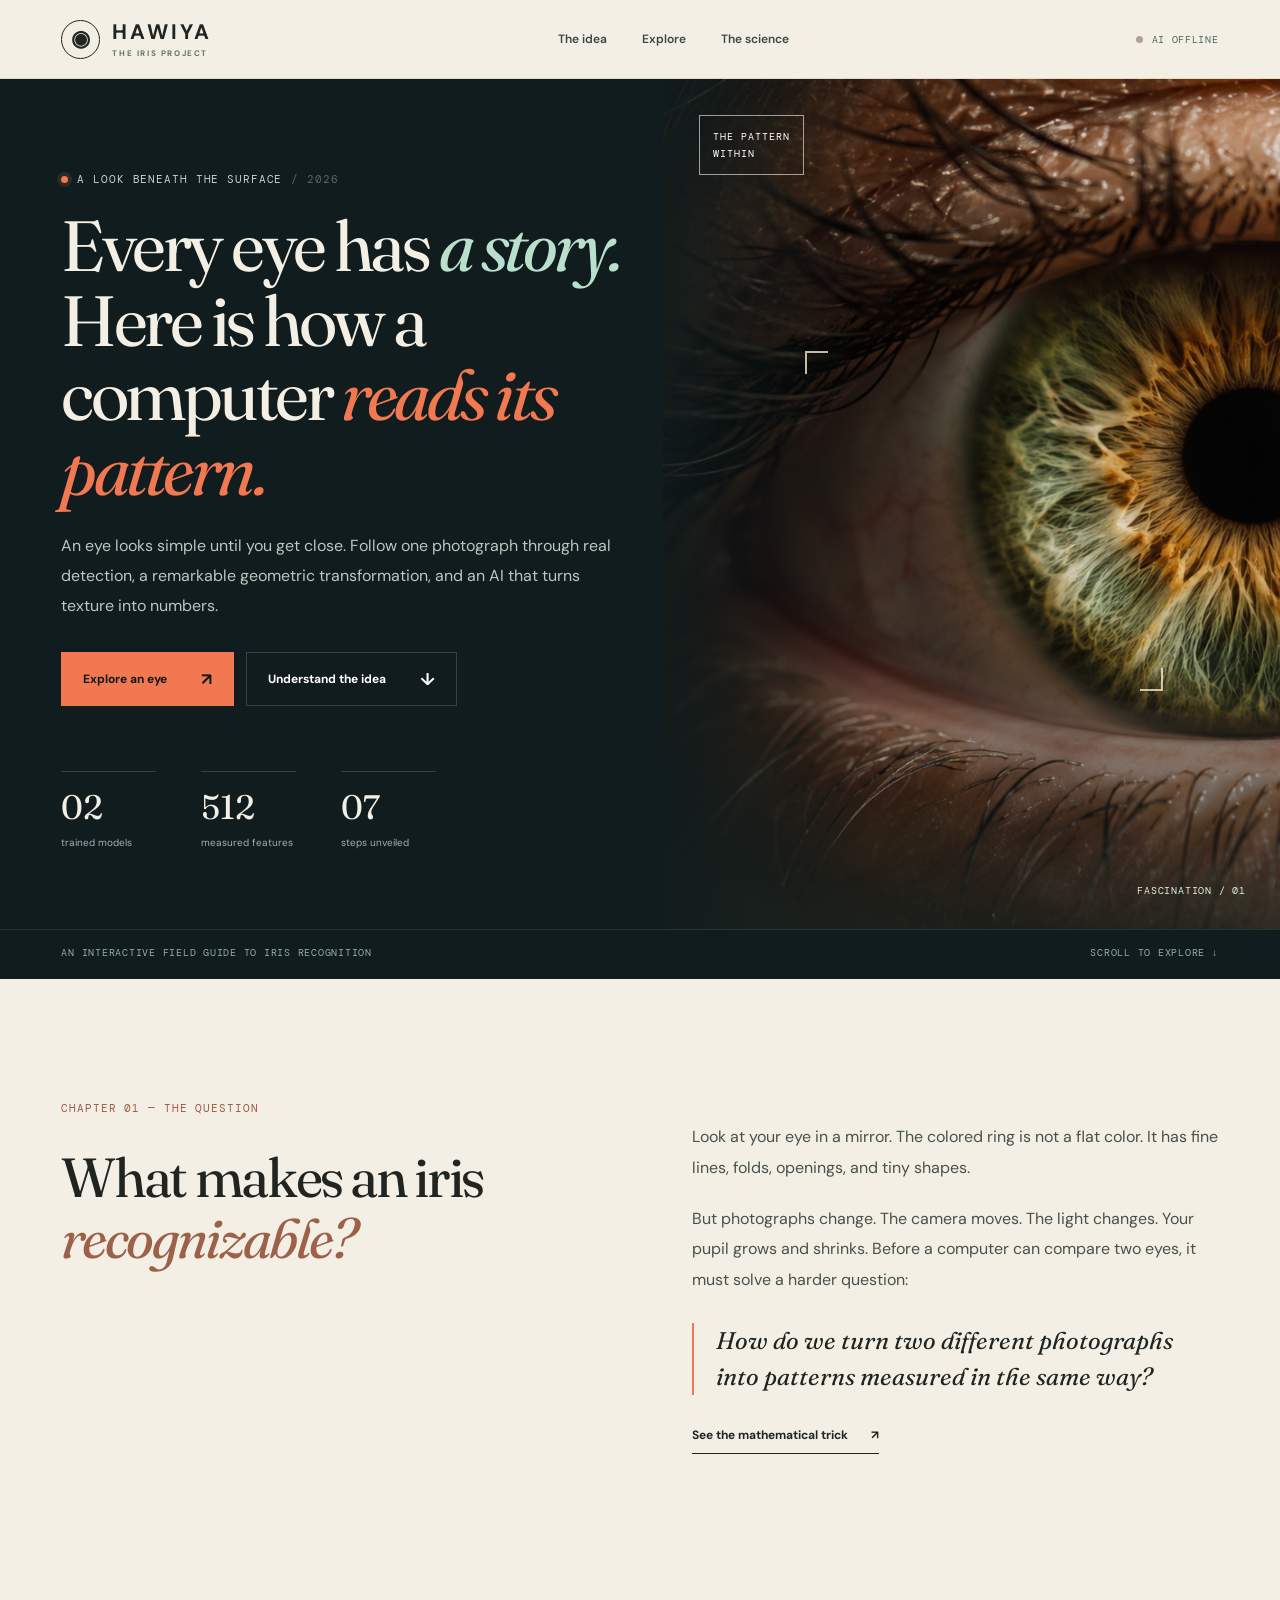
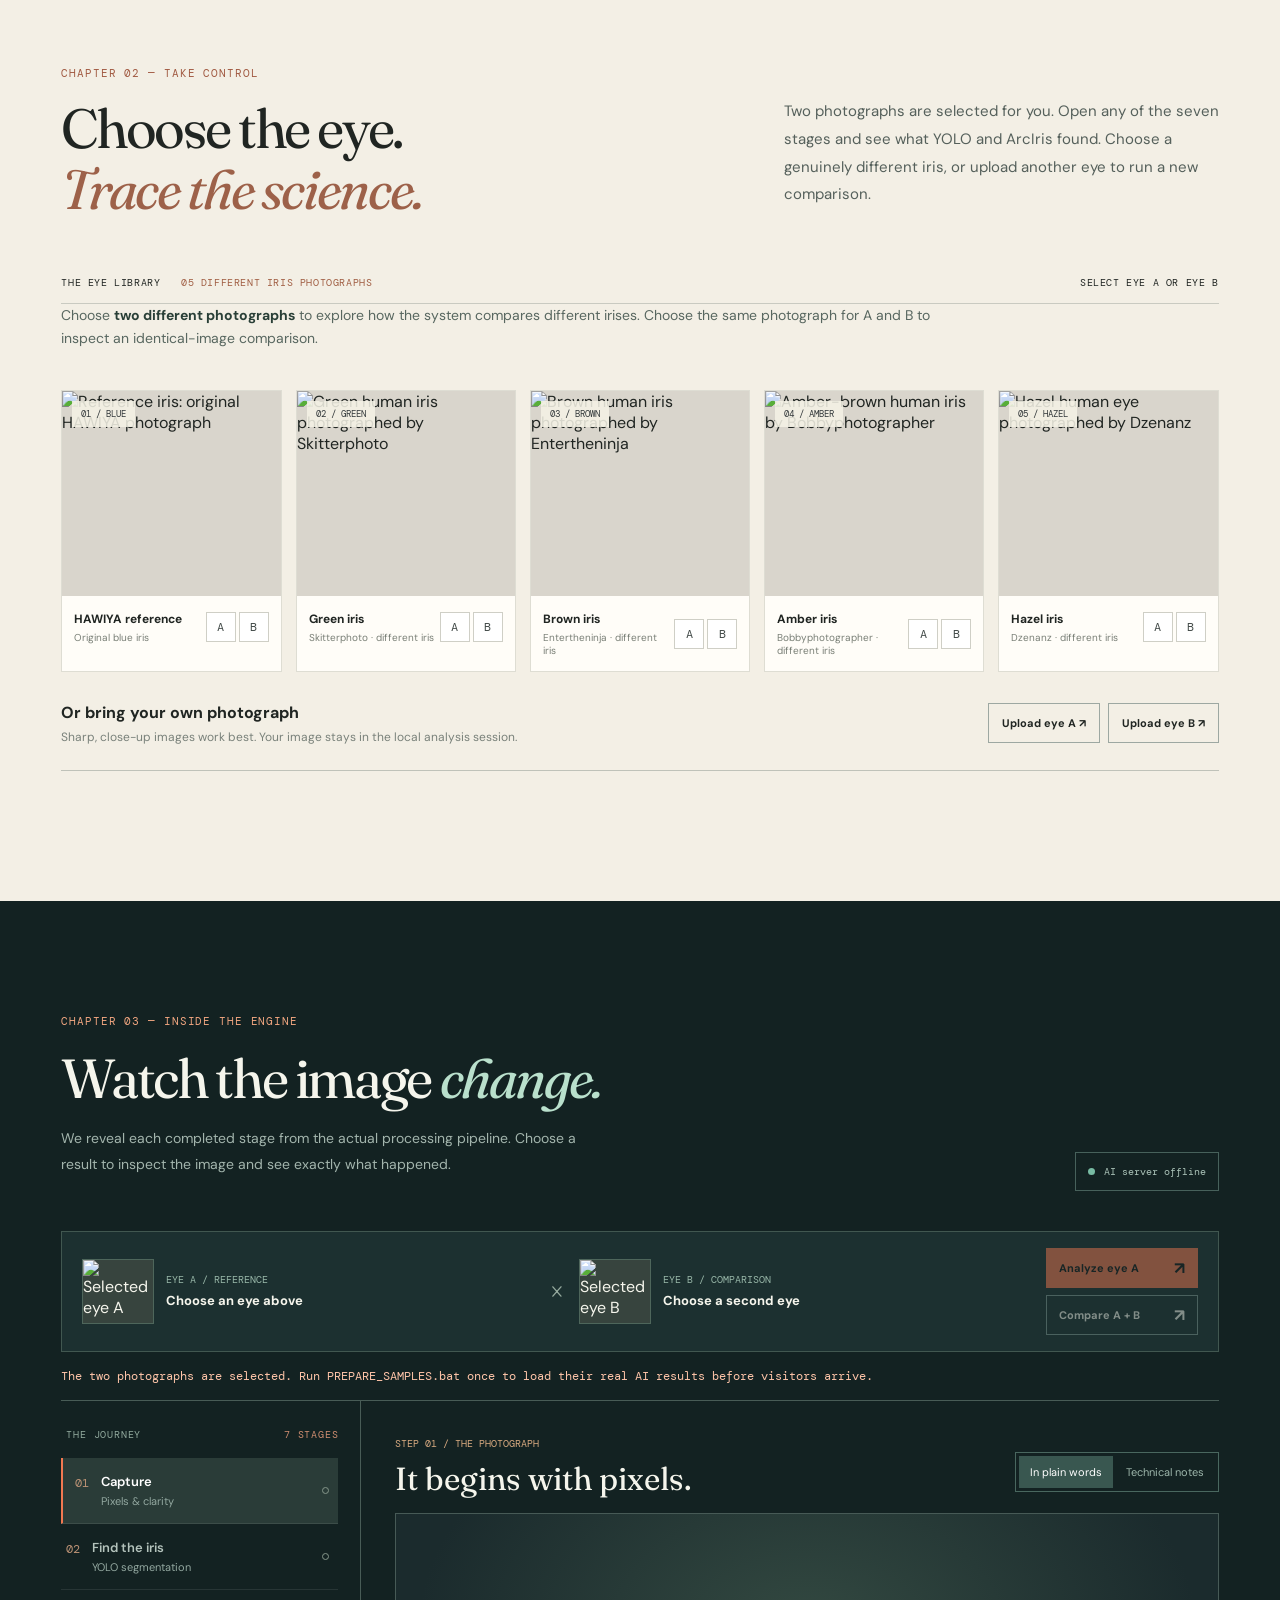
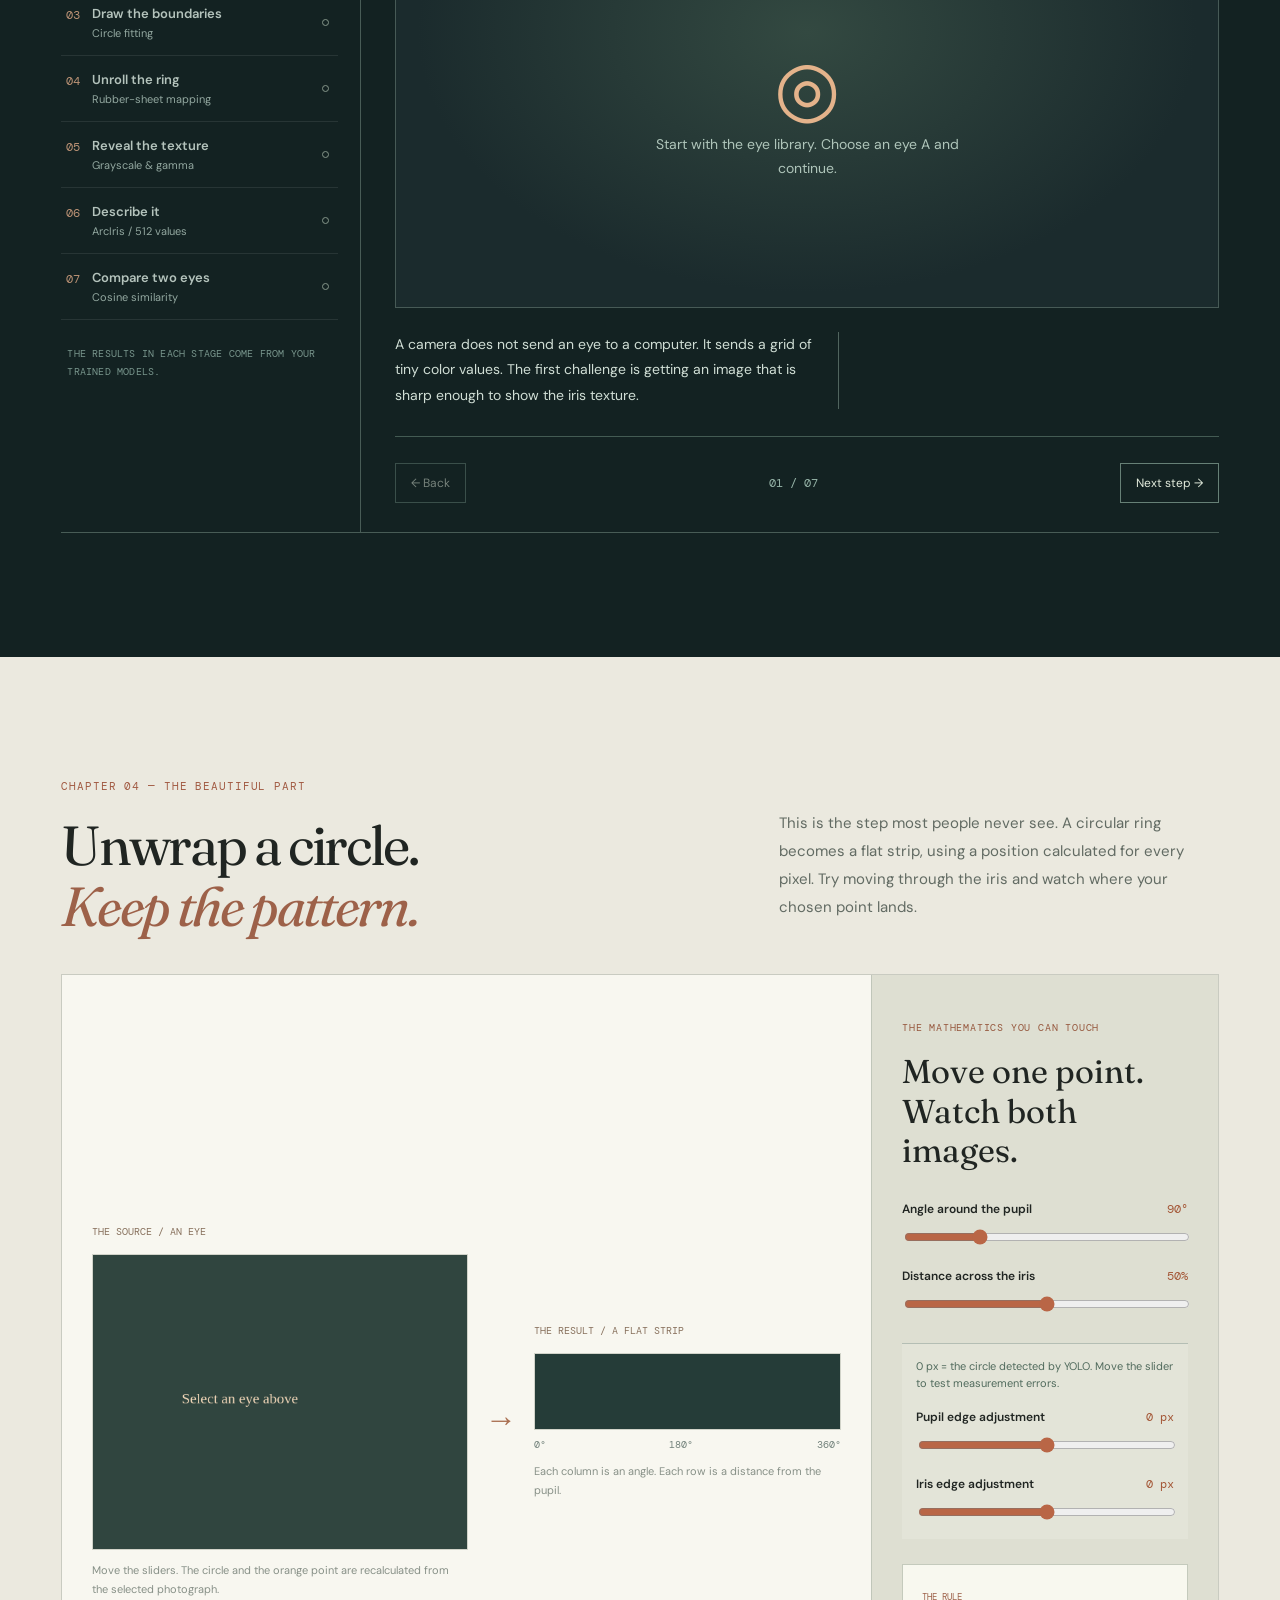
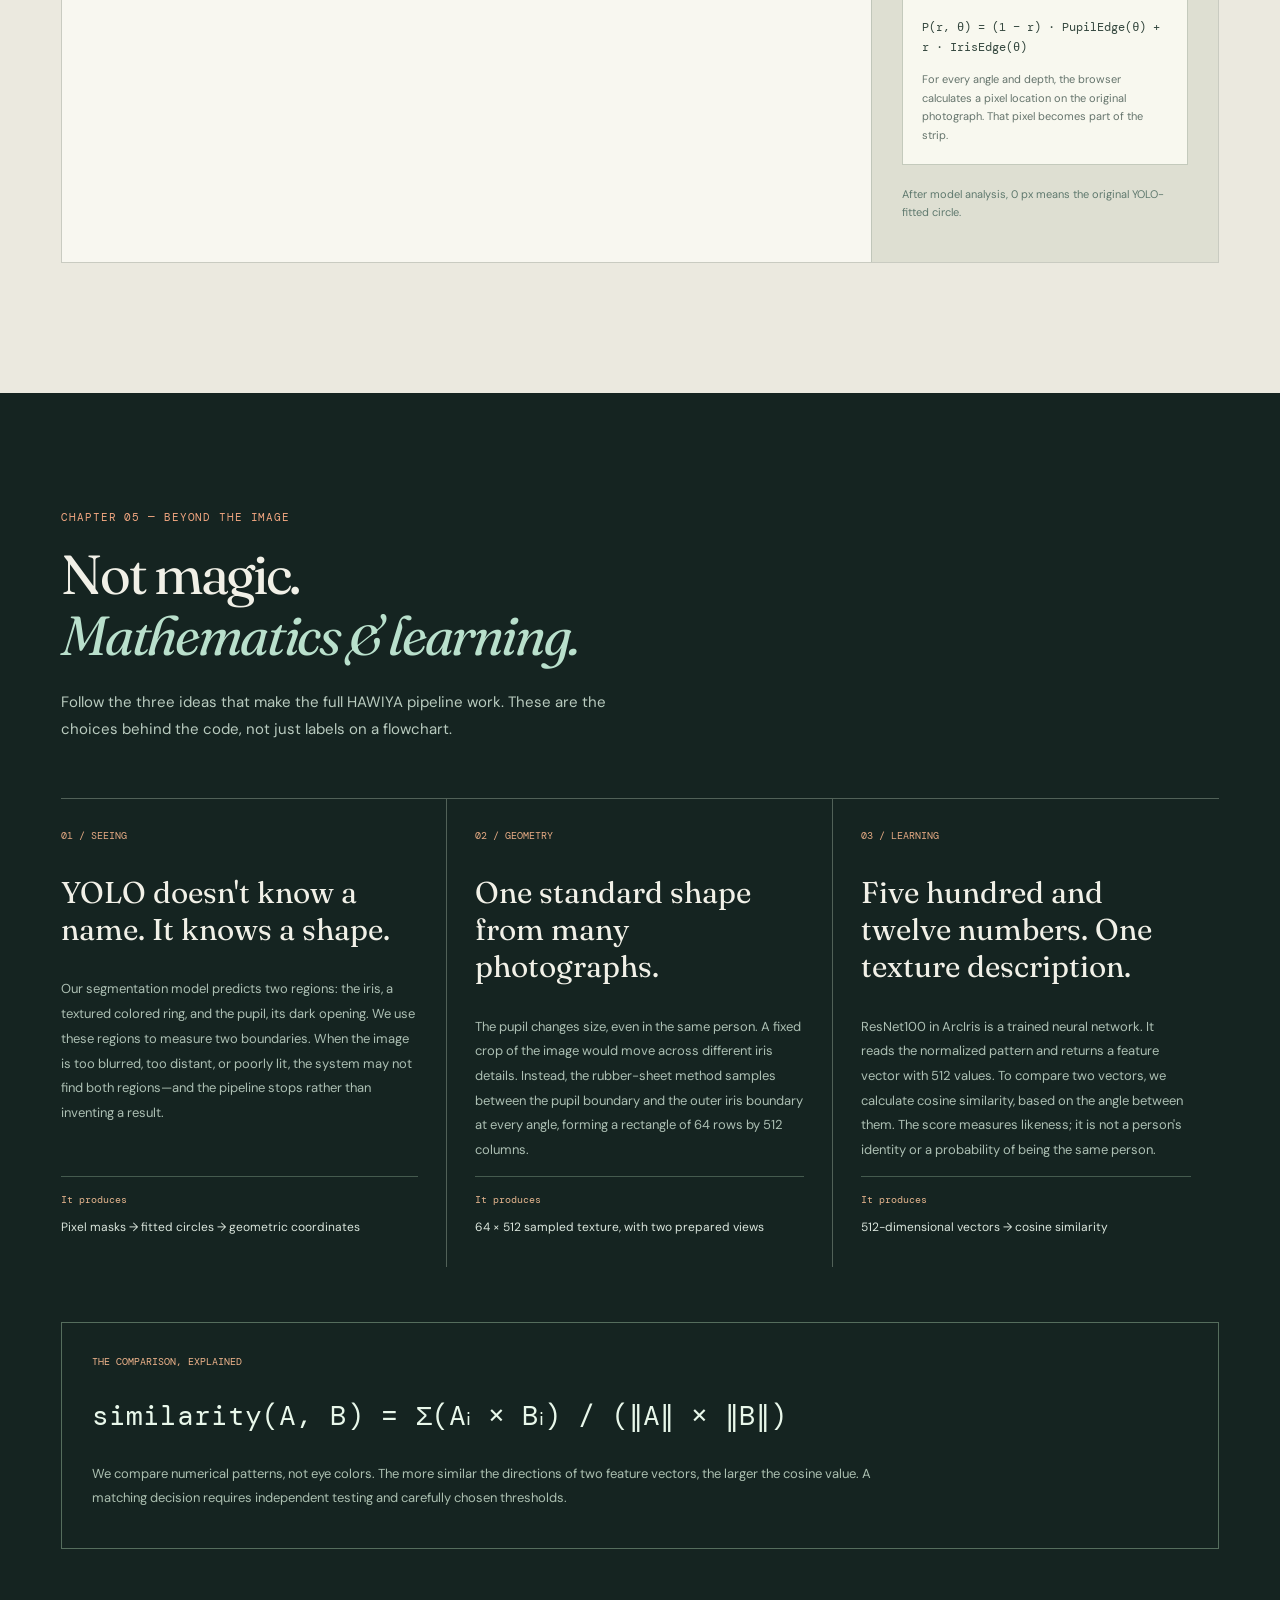
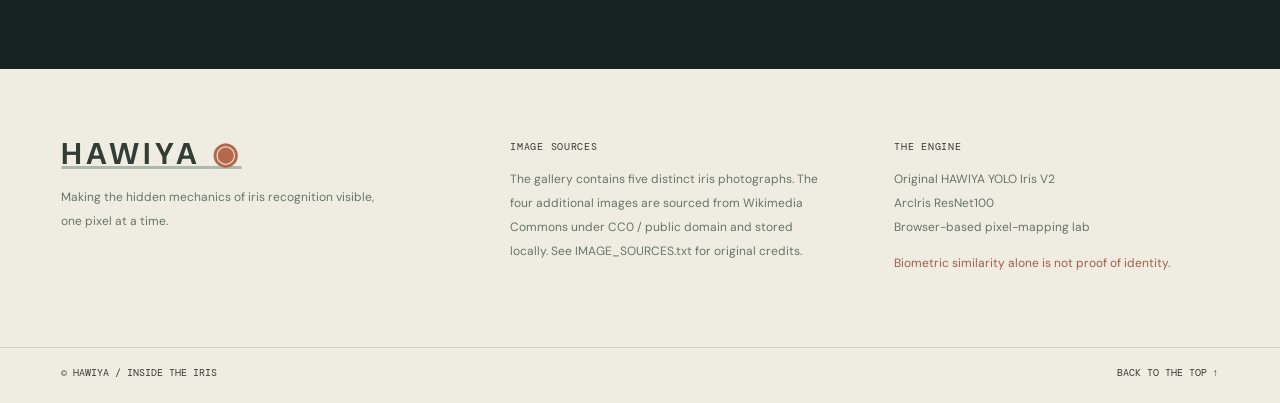
==== static/index.html @ cb6816bf "Initial HAWIYA iris recognition project" ====
<!doctype html>
<html lang="en">
<head>
<meta charset="utf-8"><meta name="viewport" content="width=device-width,initial-scale=1">
<meta name="description" content="HAWIYA opens up iris recognition, from a living eye photograph to the mathematics of comparing a pattern.">
<meta name="theme-color" content="#101b1c">
<title>HAWIYA — The pattern within</title>
<link rel="preconnect" href="https://fonts.googleapis.com">
<link rel="preconnect" href="https://fonts.gstatic.com" crossorigin>
<link href="https://fonts.googleapis.com/css2?family=DM+Sans:wght@400;500;600;700&family=DM+Mono:wght@400;500&family=Fraunces:opsz,wght,SOFT,WONK@9..144,400,0,1;9..144,600,0,1&display=swap" rel="stylesheet">
<link rel="stylesheet" href="/static/styles.css?v=8">
</head>
<body>
<a class="skip" href="#begin">Skip to eye lab</a>
<header class="nav"><div class="shell nav-inside">
  <a class="wordmark" href="#top" aria-label="HAWIYA home"><span class="symbol">◉</span><span>HAWIYA<small>THE IRIS PROJECT</small></span></a>
  <nav aria-label="Navigation"><a href="#story">The idea</a><a href="#begin">Explore</a><a href="#science">The science</a></nav>
  <span class="ready-chip" id="readyChip"><b></b><span id="readyText">Connecting models</span></span>
</div></header>
<main id="top">
  <section class="hero" aria-labelledby="heroTitle">
    <div class="shell hero-inner">
      <div class="hero-copy"><div class="section-id"><span class="pulse"></span> A LOOK BENEATH THE SURFACE <span class="thin">/ 2026</span></div>
        <h1 id="heroTitle">Every eye has <i>a story.</i><br>Here is how a computer <em>reads its pattern.</em></h1>
        <p class="hero-sub">An eye looks simple until you get close. Follow one photograph through real detection, a remarkable geometric transformation, and an AI that turns texture into numbers.</p>
        <div class="hero-links"><a class="action primary" href="#begin">Explore an eye <span>↗</span></a><a class="action secondary" href="#story">Understand the idea <span>↓</span></a></div>
        <div class="hero-stats"><span><b>02</b><small>trained models</small></span><span><b>512</b><small>measured features</small></span><span><b>07</b><small>steps unveiled</small></span></div>
      </div>
      <div class="hero-eye"><img src="/static/assets/hero_eye.png" alt="Detailed editorial image of a human iris" loading="eager"><div class="hero-image-shade"></div><span class="hero-photo-tag">THE PATTERN<br>WITHIN</span><div class="hero-corner tl"></div><div class="hero-corner br"></div><span class="hero-index">FASCINATION / 01</span></div>
    </div>
    <div class="hero-baseline shell"><span>AN INTERACTIVE FIELD GUIDE TO IRIS RECOGNITION</span><span>SCROLL TO EXPLORE ↓</span></div>
  </section>
  <section id="story" class="premise"><div class="shell premise-grid"><div><span class="chapter">CHAPTER 01 — THE QUESTION</span><h2>What makes an iris <i>recognizable?</i></h2></div><div class="premise-copy"><p>Look at your eye in a mirror. The colored ring is not a flat color. It has fine lines, folds, openings, and tiny shapes.</p><p>But photographs change. The camera moves. The light changes. Your pupil grows and shrinks. Before a computer can compare two eyes, it must solve a harder question:</p><blockquote>How do we turn two different photographs into patterns measured in the same way?</blockquote><a href="#mechanism" class="ink-link">See the mathematical trick <span>↗</span></a></div></div></section>
  <section id="begin" class="lab-intro shell"><div class="eyebrow">CHAPTER 02 — TAKE CONTROL</div><div class="lab-intro-line"><h2>Choose the eye.<br><i>Trace the science.</i></h2><p>Two photographs are selected for you. Open any of the seven stages and see what YOLO and ArcIris found. Choose a genuinely different iris, or upload another eye to run a new comparison.</p></div></section>
  <section class="specimens shell" aria-label="Eye photo gallery">
    <div class="specimen-head"><span>THE EYE LIBRARY <b>05 DIFFERENT IRIS PHOTOGRAPHS</b></span><span>SELECT EYE A OR EYE B</span></div>
    <p class="gallery-tip">Choose <strong>two different photographs</strong> to explore how the system compares different irises. Choose the same photograph for A and B to inspect an identical-image comparison.</p>
    <div class="specimen-grid" id="specimenGrid">
      <article class="specimen" data-sample="original"><div class="specimen-img"><img src="/api/samples/original" alt="Reference iris: original HAWIYA photograph" loading="eager"><span class="stamp">01 / BLUE</span></div><div class="specimen-info"><div><strong>HAWIYA reference</strong><span>Original blue iris</span></div><div class="specimen-choices"><button type="button" data-which="a" data-sample="original" aria-label="Choose HAWIYA reference as eye A">A</button><button type="button" data-which="b" data-sample="original" aria-label="Choose HAWIYA reference as eye B">B</button></div></div></article>
      <article class="specimen" data-sample="green"><div class="specimen-img"><img src="/api/samples/green" alt="Green human iris photographed by Skitterphoto" loading="eager"><span class="stamp">02 / GREEN</span></div><div class="specimen-info"><div><strong>Green iris</strong><span>Skitterphoto · different iris</span></div><div class="specimen-choices"><button type="button" data-which="a" data-sample="green" aria-label="Choose Green iris as eye A">A</button><button type="button" data-which="b" data-sample="green" aria-label="Choose Green iris as eye B">B</button></div></div></article>
      <article class="specimen" data-sample="brown"><div class="specimen-img"><img src="/api/samples/brown" alt="Brown human iris photographed by Entertheninja" loading="eager"><span class="stamp">03 / BROWN</span></div><div class="specimen-info"><div><strong>Brown iris</strong><span>Entertheninja · different iris</span></div><div class="specimen-choices"><button type="button" data-which="a" data-sample="brown" aria-label="Choose Brown iris as eye A">A</button><button type="button" data-which="b" data-sample="brown" aria-label="Choose Brown iris as eye B">B</button></div></div></article>
      <article class="specimen" data-sample="amber"><div class="specimen-img"><img src="/api/samples/amber" alt="Amber-brown human iris by Bobbyphotographer" loading="eager"><span class="stamp">04 / AMBER</span></div><div class="specimen-info"><div><strong>Amber iris</strong><span>Bobbyphotographer · different iris</span></div><div class="specimen-choices"><button type="button" data-which="a" data-sample="amber" aria-label="Choose Amber iris as eye A">A</button><button type="button" data-which="b" data-sample="amber" aria-label="Choose Amber iris as eye B">B</button></div></div></article>
      <article class="specimen" data-sample="hazel"><div class="specimen-img"><img src="/api/samples/hazel" alt="Hazel human eye photographed by Dzenanz" loading="eager"><span class="stamp">05 / HAZEL</span></div><div class="specimen-info"><div><strong>Hazel iris</strong><span>Dzenanz · different iris</span></div><div class="specimen-choices"><button type="button" data-which="a" data-sample="hazel" aria-label="Choose Hazel iris as eye A">A</button><button type="button" data-which="b" data-sample="hazel" aria-label="Choose Hazel iris as eye B">B</button></div></div></article>
    </div>
    <div class="upload-bar"><div><strong>Or bring your own photograph</strong><span>Sharp, close-up images work best. Your image stays in the local analysis session.</span></div><div class="upload-actions"><label for="uploadA" class="outline-btn">Upload eye A ↗</label><input id="uploadA" type="file" accept="image/jpeg,image/png,image/webp" hidden><label for="uploadB" class="outline-btn">Upload eye B ↗</label><input id="uploadB" type="file" accept="image/jpeg,image/png,image/webp" hidden><label for="phoneA" class="outline-btn phone-input">Use phone camera ↗</label><input id="phoneA" type="file" accept="image/*" capture="environment" hidden></div></div>
  </section>
  <section class="analysis-bg" id="analysis"><div class="shell">
    <div class="workspace-head"><div><span class="chapter light-chapter">CHAPTER 03 — INSIDE THE ENGINE</span><h2>Watch the image <i>change.</i></h2><p>We reveal each completed stage from the actual processing pipeline. Choose a result to inspect the image and see exactly what happened.</p></div><div class="workspace-mode"><span class="live-dot"></span><span id="serverState">Checking engine</span></div></div>
    <div class="selected-pair">
      <div class="selected-eye"><img id="selectedAImg" alt="Selected eye A"><div><small>EYE A / REFERENCE</small><strong id="selectedAName">Choose an eye above</strong></div></div>
      <div class="pair-divider">×</div>
      <div class="selected-eye"><img id="selectedBImg" alt="Selected eye B"><div><small>EYE B / COMPARISON</small><strong id="selectedBName">Choose a second eye</strong></div></div>
      <div class="pair-actions"><button id="analyzeBtn" type="button" class="action primary" disabled>Analyze eye A <span>↗</span></button><button id="compareBtn" type="button" class="action outline-light" disabled>Compare A + B <span>↗</span></button></div>
    </div>
    <div id="jobMessage" class="job-message" role="status">Opening the prepared eye study…</div>
    <div class="workspace-grid">
      <aside class="process-rail"><div class="process-head">THE JOURNEY <span>7 STAGES</span></div><div id="steps" class="process-steps">
        <button type="button" data-step="0" class="process-step active"><span class="snum">01</span><span><strong>Capture</strong><small>Pixels &amp; clarity</small></span><b class="step-status"></b></button>
        <button type="button" data-step="1" class="process-step"><span class="snum">02</span><span><strong>Find the iris</strong><small>YOLO segmentation</small></span><b class="step-status"></b></button>
        <button type="button" data-step="2" class="process-step"><span class="snum">03</span><span><strong>Draw the boundaries</strong><small>Circle fitting</small></span><b class="step-status"></b></button>
        <button type="button" data-step="3" class="process-step"><span class="snum">04</span><span><strong>Unroll the ring</strong><small>Rubber-sheet mapping</small></span><b class="step-status"></b></button>
        <button type="button" data-step="4" class="process-step"><span class="snum">05</span><span><strong>Reveal the texture</strong><small>Grayscale &amp; gamma</small></span><b class="step-status"></b></button>
        <button type="button" data-step="5" class="process-step"><span class="snum">06</span><span><strong>Describe it</strong><small>ArcIris / 512 values</small></span><b class="step-status"></b></button>
        <button type="button" data-step="6" class="process-step"><span class="snum">07</span><span><strong>Compare two eyes</strong><small>Cosine similarity</small></span><b class="step-status"></b></button>
      </div><div class="rail-remark">THE RESULTS IN EACH STAGE COME FROM YOUR TRAINED MODELS.</div></aside>
      <div class="inspector"><div class="inspector-heading"><div><span id="inspectKicker">STEP 01 / THE PHOTOGRAPH</span><h3 id="inspectTitle">It begins with pixels.</h3></div><div class="inspector-switch" role="group" aria-label="Explanation depth"><button id="modePlain" class="active" type="button">In plain words</button><button id="modeDeep" type="button">Technical notes</button></div></div>
        <div id="inspectMedia" class="inspect-media" aria-live="polite"><div class="empty-stage"><div class="camera-box">◎</div><p>Choose your first eye above to begin the journey.</p></div></div>
        <div class="inspector-under"><p id="inspectExplanation"></p><div id="inspectFacts" class="inspect-facts"></div></div>
        <div class="inspector-controls"><button id="prevStep" type="button" class="ghost-light">← Back</button><span id="inspectCount">01 / 07</span><button id="nextStep" type="button" class="ghost-light">Next step →</button></div>
      </div>
    </div>
  </div></section>
  <section id="mechanism" class="mechanism-section"><div class="shell">
    <span class="chapter">CHAPTER 04 — THE BEAUTIFUL PART</span>
    <div class="mechanism-heading"><h2>Unwrap a circle.<br><i>Keep the pattern.</i></h2><p>This is the step most people never see. A circular ring becomes a flat strip, using a position calculated for every pixel. Try moving through the iris and watch where your chosen point lands.</p></div>
    <div class="mechanism-lab"><div class="mechanism-canvas"><div class="mech-views"><div class="mech-photo"><div class="mech-mini-title">THE SOURCE / AN EYE</div><canvas id="sourceCanvas" width="560" height="440" aria-label="Source iris with selected sampled pixel"></canvas><p>Move the sliders. The circle and the orange point are recalculated from the selected photograph.</p></div><div class="mech-arrow">→</div><div class="mech-strip"><div class="mech-mini-title">THE RESULT / A FLAT STRIP</div><canvas id="stripCanvas" width="512" height="128" aria-label="Unwrapped pixels of the selected iris"></canvas><div class="strip-axes"><span>0°</span><span>180°</span><span>360°</span></div><p id="coordReadout">Each column is an angle. Each row is a distance from the pupil.</p></div></div></div>
      <aside class="mechanism-controls"><span class="micro">THE MATHEMATICS YOU CAN TOUCH</span><h3>Move one point.<br>Watch both images.</h3>
        <label class="slider-label" for="angle"><span>Angle around the pupil</span><output id="angleOut">90°</output></label><input id="angle" type="range" min="0" max="359" value="90" step="1">
        <label class="slider-label" for="depth"><span>Distance across the iris</span><output id="depthOut">50%</output></label><input id="depth" type="range" min="0" max="100" value="50" step="1">
        <div class="extra-sliders"><label class="slider-label" for="inner"><span>Pupil edge adjustment</span><output id="innerOut">0 px</output></label><input id="inner" type="range" min="-20" max="20" value="0" step="1">
        <label class="slider-label" for="outer"><span>Iris edge adjustment</span><output id="outerOut">0 px</output></label><input id="outer" type="range" min="-20" max="20" value="0" step="1"></div>
        <div class="formula-note"><b>THE RULE</b><code>P(r, θ) = (1 − r) · PupilEdge(θ) + r · IrisEdge(θ)</code><p>For every angle and depth, the browser calculates a pixel location on the original photograph. That pixel becomes part of the strip.</p></div>
        <div id="mechStatus" class="mech-status">After model analysis, 0 px means the original YOLO-fitted circle.</div>
      </aside>
    </div>
  </div></section>
  <section id="science" class="science-section"><div class="shell"><div class="science-top"><span class="chapter light-chapter">CHAPTER 05 — BEYOND THE IMAGE</span><h2>Not magic.<br><i>Mathematics &amp; learning.</i></h2><p>Follow the three ideas that make the full HAWIYA pipeline work. These are the choices behind the code, not just labels on a flowchart.</p></div>
    <div class="science-articles">
      <article><span>01 / SEEING</span><h3>YOLO doesn't know a name. It knows a shape.</h3><p>Our segmentation model predicts two regions: the iris, a textured colored ring, and the pupil, its dark opening. We use these regions to measure two boundaries. When the image is too blurred, too distant, or poorly lit, the system may not find both regions—and the pipeline stops rather than inventing a result.</p><div class="science-detail"><strong>It produces</strong><span>Pixel masks → fitted circles → geometric coordinates</span></div></article>
      <article><span>02 / GEOMETRY</span><h3>One standard shape from many photographs.</h3><p>The pupil changes size, even in the same person. A fixed crop of the image would move across different iris details. Instead, the rubber-sheet method samples between the pupil boundary and the outer iris boundary at every angle, forming a rectangle of 64 rows by 512 columns.</p><div class="science-detail"><strong>It produces</strong><span>64 × 512 sampled texture, with two prepared views</span></div></article>
      <article><span>03 / LEARNING</span><h3>Five hundred and twelve numbers. One texture description.</h3><p>ResNet100 in ArcIris is a trained neural network. It reads the normalized pattern and returns a feature vector with 512 values. To compare two vectors, we calculate cosine similarity, based on the angle between them. The score measures likeness; it is not a person's identity or a probability of being the same person.</p><div class="science-detail"><strong>It produces</strong><span>512-dimensional vectors → cosine similarity</span></div></article>
    </div>
    <div class="science-equation"><span>THE COMPARISON, EXPLAINED</span><div class="equation">similarity(A, B) = Σ(Aᵢ × Bᵢ) / (‖A‖ × ‖B‖)</div><p>We compare numerical patterns, not eye colors. The more similar the directions of two feature vectors, the larger the cosine value. A matching decision requires independent testing and carefully chosen thresholds.</p></div>
  </div></section>
</main>
<footer class="footer"><div class="shell footer-grid"><div><a class="footer-logo" href="#top">HAWIYA <span>◉</span></a><p>Making the hidden mechanics of iris recognition visible, one pixel at a time.</p></div><div><strong>IMAGE SOURCES</strong><p>The gallery contains five distinct iris photographs. The four additional images are sourced from Wikimedia Commons under CC0 / public domain and stored locally. See IMAGE_SOURCES.txt for original credits.</p></div><div><strong>THE ENGINE</strong><p>Original HAWIYA YOLO Iris V2<br>ArcIris ResNet100<br>Browser-based pixel-mapping lab</p><p class="quiet">Biometric similarity alone is not proof of identity.</p></div></div><div class="shell footer-end"><span>© HAWIYA / INSIDE THE IRIS</span><a href="#top">BACK TO THE TOP ↑</a></div></footer>
<script src="/static/app.js?v=8" defer></script>
</body></html>
---- static/styles.css ----
:root{--night:#101c1d;--night2:#182727;--paper:#f3efe5;--white:#fcfaf4;--ink:#202522;--quiet:#77827b;--line:#d7d5cb;--mint:#b9e0cc;--orange:#f17851;--gold:#d6a06e;font-family:'DM Sans',Arial,sans-serif;color:var(--ink);background:var(--paper)}*{box-sizing:border-box}html{scroll-behavior:smooth;scroll-padding-top:84px}body{margin:0;min-width:320px}a{color:inherit}button,input{font:inherit}button,label{touch-action:manipulation}button{cursor:pointer}button:disabled{opacity:.48;cursor:not-allowed}button:focus-visible,a:focus-visible,input:focus-visible{outline:3px solid var(--orange);outline-offset:3px}.skip{position:fixed;z-index:200;top:0;left:-9999px;padding:15px;background:#fff;color:#111}.skip:focus{left:0}.shell{max-width:1460px;padding:0 clamp(22px,4.8vw,82px);margin:auto}.nav{position:sticky;top:0;z-index:70;background:var(--paper);border-bottom:1px solid #dedcd1}.nav-inside{display:flex;align-items:center;justify-content:space-between;min-height:78px;gap:24px}.wordmark{text-decoration:none;display:flex;align-items:center;gap:12px;font-weight:700;font-size:21px;letter-spacing:.14em;line-height:1}.wordmark small{display:block;color:#63736c;font-size:8px;letter-spacing:.2em;margin-top:6px}.symbol{display:grid;place-items:center;border:1px solid var(--ink);width:39px;height:39px;border-radius:50%;font-size:22px;letter-spacing:0}.nav nav{display:flex;gap:35px}.nav nav a{font-size:12px;text-decoration:none;font-weight:600;color:#384740}.nav nav a:hover{color:#bd5b3a}.ready-chip{display:inline-flex;align-items:center;gap:9px;color:#48685c;font:10px 'DM Mono',monospace;text-transform:uppercase;letter-spacing:.07em}.ready-chip b,.live-dot{display:inline-block;width:7px;height:7px;border-radius:50%;background:#b1a094}.ready-chip.is-ready b,.live-dot{background:#78bba3}.section-id,.chapter,.eyebrow,.micro{font:11px 'DM Mono',monospace;letter-spacing:.08em}.section-id{color:#bed5cd;display:flex;align-items:center;gap:9px}.section-id .thin{opacity:.4}.pulse{width:7px;height:7px;border-radius:50%;background:var(--orange);box-shadow:0 0 0 4px #e9795c23}.hero{background:var(--night);color:var(--paper);overflow:hidden}.hero-inner{display:grid;grid-template-columns:1.04fr .96fr;min-height:min(730px,90vh)}.hero-copy{padding:93px 40px 80px 0;display:flex;flex-direction:column;justify-content:center;position:relative;z-index:1}.hero h1{font-family:Fraunces,Georgia,serif;font-size:clamp(56px,5.55vw,95px);font-weight:400;line-height:1.05;letter-spacing:-.05em;margin:23px 0 24px;max-width:800px}.hero h1 i,.hero h1 em,.premise h2 i,.lab-intro h2 i,.workspace-head h2 i,.mechanism-heading h2 i,.science-top h2 i{font-style:italic;color:var(--mint);font-weight:400}.hero h1 em{color:var(--orange)}.hero-sub{font-size:16px;line-height:1.85;color:#b7c9c0;max-width:600px;margin:0}.hero-links{display:flex;gap:12px;flex-wrap:wrap;margin-top:32px}.action{border:1px solid transparent;min-height:54px;padding:0 21px;display:inline-flex;gap:34px;align-items:center;justify-content:space-between;text-decoration:none;font-size:12px;font-weight:700;transition:transform .16s,background .16s}.action span{font-size:17px}.action:hover:not(:disabled){transform:translateY(-2px)}.action.primary{background:var(--orange);color:#141b1b}.action.primary:hover:not(:disabled){background:#ffa17f}.action.secondary{border-color:#8b97934f;color:#fff}.action.outline-light{border-color:#7c9791;background:transparent;color:#f2f3e9}.hero-stats{display:flex;gap:45px;margin-top:65px}.hero-stats span{display:flex;gap:8px;flex-direction:column;border-top:1px solid #52676188;padding-top:14px;min-width:95px}.hero-stats b{font-family:Fraunces,serif;font-size:34px;font-weight:400}.hero-stats small{font-size:10px;color:#a1b4ac}.hero-eye{position:relative;min-height:630px;isolation:isolate;margin-right:calc(clamp(22px,4.8vw,82px)*-1);background:#2c2823;overflow:hidden}.hero-eye img{position:absolute;width:100%;height:100%;object-fit:cover;object-position:59% center;inset:0}.hero-image-shade{position:absolute;inset:0;background:linear-gradient(90deg,#101c1dda,#101c1d00 33%),linear-gradient(0deg,#111f1dc5,transparent 34%)}.hero-photo-tag{position:absolute;left:36px;top:36px;border:1px solid #ffffff94;color:#fff;padding:12px 13px;font:10px 'DM Mono',monospace;line-height:1.7;letter-spacing:.1em}.hero-index{position:absolute;bottom:32px;right:34px;font:10px 'DM Mono',monospace;letter-spacing:.08em;color:#e6ece2}.hero-corner{position:absolute;border:2px solid #f6e6d0;width:23px;height:23px;opacity:.8}.hero-corner.tl{top:32%;left:23%;border-right:0;border-bottom:0}.hero-corner.br{right:19%;bottom:28%;border-left:0;border-top:0}.hero-baseline{border-top:1px solid #52645c56;display:flex;justify-content:space-between;gap:30px;padding-top:16px;padding-bottom:20px;font:10px 'DM Mono',monospace;color:#94afa6;letter-spacing:.075em}.premise{padding:117px 0 122px;background:var(--paper)}.premise-grid{display:grid;grid-template-columns:1fr 1fr;gap:9%}.chapter{color:#a15a42}.premise h2,.lab-intro h2,.workspace-head h2,.mechanism-heading h2,.science-top h2{font:400 clamp(44px,4.3vw,73px)/1.1 Fraunces,Georgia,serif;letter-spacing:-.043em;margin:30px 0 15px}.premise h2 i,.lab-intro h2 i,.mechanism-heading h2 i{color:#9d6149}.premise-copy{padding-top:26px;max-width:555px}.premise-copy p{font-size:16px;line-height:1.9;margin:0 0 21px;color:#48514e}.premise blockquote{border-left:2px solid var(--orange);padding-left:22px;margin:28px 0;font:italic 24px/1.5 Fraunces,Georgia,serif}.ink-link{font-size:12px;text-decoration:none;font-weight:700;border-bottom:1px solid var(--ink);padding:10px 0}.ink-link span{margin-left:20px}.lab-intro{padding-top:100px;padding-bottom:34px}.eyebrow{color:#a15a42}.lab-intro-line{display:flex;align-items:end;justify-content:space-between;gap:40px}.lab-intro h2{margin-top:18px;margin-bottom:5px}.lab-intro-line p{max-width:435px;font-size:15px;line-height:1.85;color:#55605b}.specimens{padding-bottom:130px}.specimen-head{border-bottom:1px solid #c9cac1;display:flex;justify-content:space-between;gap:20px;padding:18px 0 14px;font:10px 'DM Mono',monospace;letter-spacing:.06em}.specimen-head b{font-weight:400;color:#a05e43;margin-left:14px}.specimen-grid{display:grid;grid-template-columns:repeat(5,minmax(0,1fr));gap:14px;padding-top:23px}.specimen{min-width:0;background:#fffdf8;border:1px solid #deddd3;transition:border-color .18s,transform .18s}.specimen:hover{border-color:#b08d6c;transform:translateY(-3px)}.specimen.selected-a{box-shadow:inset 0 0 0 2px #b94b31}.specimen.selected-b{box-shadow:inset 0 0 0 2px #4e8e86}.specimen-img{height:clamp(140px,16vw,232px);overflow:hidden;position:relative;background:#d9d5cc}.specimen-img img{width:100%;height:100%;object-fit:cover;transition:transform .4s}.specimen:hover img{transform:scale(1.045)}.stamp{position:absolute;top:10px;left:10px;background:#f5f3e6dc;color:#33393b;font:9px 'DM Mono',monospace;padding:7px 9px}.specimen-info{padding:15px 12px 14px;display:flex;justify-content:space-between;gap:6px;align-items:center}.specimen-info strong{display:block;font-size:12px}.specimen-info span{display:block;color:#797f76;font-size:10px;margin-top:4px}.specimen-choices{display:flex;gap:3px}.specimen-choices button{width:30px;height:30px;border:1px solid #cfcfc6;background:#fff;color:#424a48;font:12px 'DM Mono',monospace}.specimen-choices button[data-which=a].picked{background:#c2684c;border-color:#c2684c;color:white}.specimen-choices button[data-which=b].picked{background:#407f74;border-color:#407f74;color:white}.upload-bar{display:flex;justify-content:space-between;align-items:center;gap:30px;border-bottom:1px solid #bfc2b9;padding:30px 0 25px}.upload-bar strong{display:block;font-size:16px}.upload-bar span{display:block;font-size:12px;color:#79817a;margin-top:6px}.upload-actions{display:flex;gap:8px;flex-wrap:wrap}.outline-btn{display:flex;align-items:center;min-height:40px;padding:0 13px;border:1px solid #9da8a2;font-size:11px;font-weight:700;background:transparent;cursor:pointer}.outline-btn:hover{background:#e7e6d9}.analysis-bg{background:#132222;color:#f5f5ec;padding:108px 0 124px}.workspace-head{display:flex;align-items:end;justify-content:space-between;gap:32px;margin-bottom:40px}.light-chapter{color:#f1a680}.workspace-head h2{margin:18px 0;font-size:clamp(44px,4.3vw,70px)}.workspace-head h2 i,.science-top h2 i{color:var(--mint)}.workspace-head p{font-size:14px;line-height:1.8;max-width:520px;color:#a3b5ad}.workspace-mode{display:flex;align-items:center;gap:9px;font:10px 'DM Mono',monospace;color:#acc4b9;border:1px solid #47615b;padding:12px;white-space:nowrap}.selected-pair{display:grid;grid-template-columns:1fr auto 1fr auto;align-items:center;gap:15px;border:1px solid #415750;padding:16px 20px;background:#1c3030}.selected-eye{display:flex;align-items:center;gap:12px;min-width:0}.selected-eye img{width:72px;height:65px;object-fit:cover;background:#37443e;border:1px solid #4e665b}.selected-eye small{display:block;font:10px 'DM Mono',monospace;color:#98b7a8;margin-bottom:6px}.selected-eye strong{font-size:13px;display:block}.pair-divider{font:28px Fraunces,serif;color:#96aa9e}.pair-actions{display:flex;flex-direction:column;gap:7px}.pair-actions .action{min-height:40px;white-space:nowrap;padding:0 12px;font-size:11px}.job-message{font:12px 'DM Mono',monospace;color:#b0c9b9;padding:16px 0;min-height:56px}.job-message.error{color:#ffc5a9}.workspace-grid{display:grid;grid-template-columns:300px minmax(0,1fr);border-top:1px solid #485c56;border-bottom:1px solid #485c56}.process-rail{border-right:1px solid #485c56;padding:27px 22px 15px 0}.process-head{display:flex;justify-content:space-between;gap:15px;font:10px 'DM Mono',monospace;color:#91a99d;letter-spacing:.08em;margin:0 0 17px 5px}.process-head span{color:#d08e71}.process-step{display:flex;align-items:center;width:100%;border:0;border-bottom:1px solid #ffffff16;padding:15px 9px 15px 5px;text-align:left;gap:12px;background:transparent;color:#b4c3bc}.process-step.active{color:#fff;background:#2a3c38;border-left:2px solid var(--orange);padding-left:12px}.snum{font:12px 'DM Mono',monospace;color:#bb9275;align-self:flex-start;padding-top:2px}.process-step strong{font-size:13px;display:block;font-weight:600}.process-step small{font-size:11px;color:#93a8a0;display:block;margin-top:4px}.step-status{margin-left:auto;width:7px;height:7px;border-radius:50%;border:1px solid #85968a;flex:none}.process-step.complete .step-status{background:var(--mint);border-color:var(--mint)}.process-step.working .step-status{background:var(--orange);border-color:var(--orange);box-shadow:0 0 0 5px #f1785120}.rail-remark{font:10px/1.8 'DM Mono',monospace;color:#78958c;letter-spacing:.02em;padding:25px 6px}.inspector{min-width:0;padding:30px 0 29px 34px}.inspector-heading{display:flex;justify-content:space-between;gap:15px;align-items:center}.inspector-heading span{font:10px 'DM Mono',monospace;color:#d8aa80}.inspector h3{font:400 clamp(28px,2.5vw,42px)/1.12 Fraunces,Georgia,serif;margin:9px 0 16px}.inspector-switch{display:flex;border:1px solid #49675f;gap:2px;padding:3px}.inspector-switch button{border:0;background:transparent;color:#9db6ab;padding:9px 11px;font-size:11px;white-space:nowrap}.inspector-switch button.active{background:#395750;color:#fff}.inspect-media{min-height:395px;display:flex;align-items:center;justify-content:center;border:1px solid #475a56;background:radial-gradient(ellipse at 50% 30%,#334941,#1b2b2d 67%);padding:18px;overflow:hidden}.empty-stage{text-align:center;color:#afc5ba}.camera-box{font:76px Fraunces,serif;color:#e4b38b}.empty-stage p{max-width:310px;font-size:14px;line-height:1.7;margin:auto}.media-main{height:360px;width:100%;display:flex;align-items:center;justify-content:center;position:relative}.media-main img{max-height:100%;max-width:100%;object-fit:contain;display:block}.media-main.wide img{width:100%;max-height:350px;object-fit:contain}.view-grid{width:100%;display:grid;grid-template-columns:1fr 1fr;gap:14px}.view-grid>div{display:flex;flex-direction:column;gap:10px;min-width:0}.view-grid img{width:100%;height:260px;object-fit:contain;background:#1a2e2a}.media-label{font:10px 'DM Mono',monospace;color:#d9b69c}.feature-bars{height:235px;display:flex;align-items:end;gap:8px;padding:20px 10px;border-bottom:1px solid #91aaa0;width:100%}.feature-bars i{flex:1;background:linear-gradient(180deg,#f6ae82,#a9d2bb);min-width:2px}.feature-card{width:100%;max-width:720px}.feature-card .media-label{display:block;margin-bottom:20px}.confidence-pills{display:flex;gap:8px;margin-top:8px}.confidence-pills span{font:11px 'DM Mono',monospace;background:#28433d;padding:11px}.comparison-big{display:grid;grid-template-columns:1fr auto 1fr;gap:15px;align-items:center;width:100%}.comparison-big img{width:100%;height:280px;object-fit:contain}.comparison-big span{font-size:29px;color:var(--orange)}.comparison-metric{margin-top:12px;font:15px 'DM Mono',monospace;color:#e8d2ae}.inspector-under{display:grid;grid-template-columns:1fr .9fr;gap:20px;padding-top:24px}.inspector-under p{font-size:14px;line-height:1.85;color:#d0ded5;margin:0}.inspect-facts{border-left:1px solid #50645e;padding-left:18px;font:11px/1.9 'DM Mono',monospace;color:#a9c7b8;white-space:pre-line}.inspector-controls{display:flex;align-items:center;justify-content:space-between;padding-top:26px;margin-top:27px;border-top:1px solid #435b53}.inspector-controls span{font:12px 'DM Mono',monospace;color:#96b4a8}.ghost-light{background:transparent;border:1px solid #668076;color:#e2ebdc;padding:11px 15px;font-size:12px}.ghost-light:hover{border-color:var(--orange)}.mechanism-section{padding:117px 0 130px;background:#ebe9df}.mechanism-heading{display:flex;justify-content:space-between;align-items:end;gap:45px;margin-bottom:38px}.mechanism-heading h2{margin:20px 0 0}.mechanism-heading p{max-width:440px;font-size:15px;line-height:1.85;color:#626b63}.mechanism-lab{display:grid;grid-template-columns:1.4fr .6fr;min-height:540px;border:1px solid #c9cbc1;background:#f8f7f0}.mechanism-canvas{padding:30px;min-width:0}.mech-views{display:grid;grid-template-columns:1.1fr auto .9fr;gap:17px;align-items:center;height:100%}.mech-photo,.mech-strip{min-width:0;display:flex;flex-direction:column}.mech-mini-title{font:10px 'DM Mono',monospace;color:#87705c;margin-bottom:16px}.mech-photo canvas,.mech-strip canvas{width:100%;border:1px solid #d1d3c9;background:#1d2c2c;display:block}.mech-photo canvas{aspect-ratio:1.27/1}.mech-strip canvas{aspect-ratio:4/1;image-rendering:auto}.mech-photo p,.mech-strip p{font-size:11px;line-height:1.7;color:#879087;min-height:40px}.mech-arrow{font:32px Fraunces,serif;color:#aa7052}.strip-axes{display:flex;justify-content:space-between;font:10px 'DM Mono',monospace;margin-top:8px;color:#71807a}.mechanism-controls{background:#dedfd2;border-left:1px solid #c0c6ba;padding:40px 30px}.mechanism-controls .micro{font-size:10px;color:#96583e}.mechanism-controls h3{font:400 33px/1.2 Fraunces,Georgia,serif;margin:16px 0 30px}.slider-label{display:flex;justify-content:space-between;align-items:center;gap:9px;font-size:12px;font-weight:600;margin:18px 0 10px}.slider-label output{font:12px 'DM Mono',monospace;color:#a45737}.mechanism-controls input[type=range]{width:100%;accent-color:#b96646;cursor:pointer}.extra-sliders{border-top:1px solid #bac3b6;margin-top:25px;padding-top:8px}.formula-note{background:#f8f8ef;border:1px solid #c4cabc;padding:19px;margin-top:25px}.formula-note b{font:9px 'DM Mono',monospace;color:#9d6149}.formula-note code{display:block;font:12px/1.7 'DM Mono',monospace;color:#34473e;margin:12px 0;word-break:break-word}.formula-note p{margin:0;font-size:11px;line-height:1.7;color:#65746c}.mech-status{font-size:11px;line-height:1.7;color:#5f796e;margin-top:20px}.science-section{background:#152421;color:#f1f0e7;padding:112px 0 120px}.science-top h2{margin-top:18px;margin-bottom:24px}.science-top p{max-width:560px;color:#b9cbbf;font-size:15px;line-height:1.8}.science-articles{display:grid;grid-template-columns:repeat(3,1fr);border-top:1px solid #516158;margin-top:55px}.science-articles article{padding:30px 28px 30px 0;border-right:1px solid #516158;display:flex;flex-direction:column;min-width:0}.science-articles article+article{padding-left:28px}.science-articles article:last-child{border-right:0}.science-articles article>span{font:10px 'DM Mono',monospace;color:#e6ab84}.science-articles h3{font:400 30px/1.24 Fraunces,Georgia,serif;margin:32px 0 16px}.science-articles p{color:#acbfb3;font-size:13px;line-height:1.9}.science-detail{margin-top:auto;border-top:1px solid #455b4f;padding-top:16px}.science-detail strong{display:block;font:10px 'DM Mono',monospace;color:#e5b58e;margin-bottom:9px}.science-detail span{font-size:12px;line-height:1.6;color:#dae5dc}.science-equation{margin-top:55px;border:1px solid #556d5d;padding:26px 30px}.science-equation span{font:10px 'DM Mono',monospace;color:#efb48c}.equation{font:clamp(17px,2.2vw,29px)/1.5 'DM Mono',monospace;color:#e8f7ea;overflow-wrap:anywhere;margin:25px 0}.science-equation p{font-size:13px;line-height:1.8;color:#abbfb0;max-width:800px}.footer{background:#efece1;color:#343c36;padding-top:65px}.footer-grid{display:grid;grid-template-columns:1.2fr 1fr 1fr;gap:60px}.footer-logo{font-size:30px;font-weight:700;text-decoration:none;letter-spacing:.13em}.footer-logo span{color:#b5684b}.footer-grid p{font-size:12px;line-height:2;color:#66756a;max-width:320px}.footer-grid strong{font:10px 'DM Mono',monospace;letter-spacing:.07em}.footer-grid a{color:inherit;text-decoration:underline;text-decoration-color:#adb9ad}.footer-grid .quiet{color:#a45c46}.footer-end{display:flex;justify-content:space-between;border-top:1px solid #d3d4c8;padding-top:18px;padding-bottom:24px;margin-top:60px;font:10px 'DM Mono',monospace}.footer-end a{text-decoration:none}
@media(max-width:1150px){.shell{padding:0 35px}.hero-inner{grid-template-columns:1fr .9fr}.hero h1{font-size:60px}.hero-copy{padding-right:20px}.specimen-grid{grid-template-columns:repeat(3,minmax(0,1fr))}.mechanism-lab{grid-template-columns:1fr}.mechanism-controls{border-left:0;border-top:1px solid #c0c6ba}.mech-views{min-height:365px}.selected-pair{grid-template-columns:1fr auto 1fr}.pair-actions{grid-column:1/-1;flex-direction:row}.workspace-grid{grid-template-columns:240px 1fr}.inspector{padding-left:22px}.inspector-under{grid-template-columns:1fr}.inspect-facts{border-left:0;border-top:1px solid #4b655b;padding:13px 0 0}.science-articles h3{font-size:26px}}
@media(max-width:760px){.shell{padding:0 21px}.nav-inside{min-height:65px}.nav nav{gap:12px}.nav nav a{font-size:10px}.nav nav a:first-child{display:none}.ready-chip{display:none}.wordmark{font-size:17px}.symbol{width:32px;height:32px}.hero-inner{display:flex;flex-direction:column}.hero-copy{padding:63px 0 48px}.hero h1{font-size:clamp(45px,11vw,69px);max-width:600px}.hero-sub{font-size:14px}.hero-stats{margin-top:38px;gap:25px}.hero-stats span{min-width:70px}.hero-eye{margin-right:-21px;margin-left:-21px;min-height:385px;max-height:500px}.hero-eye img{object-position:64% center}.hero-baseline{font-size:8px}.hero-baseline span:last-child{display:none}.premise{padding:75px 0}.premise-grid{grid-template-columns:1fr;gap:15px}.premise h2,.lab-intro h2,.workspace-head h2,.mechanism-heading h2,.science-top h2{font-size:clamp(39px,10vw,62px)}.premise-copy{padding:0}.premise blockquote{font-size:22px}.lab-intro{padding-top:72px}.lab-intro-line,.workspace-head,.mechanism-heading{display:block}.lab-intro-line p,.mechanism-heading p{margin-top:20px}.specimens{padding-bottom:90px}.specimen-grid{grid-template-columns:repeat(2,minmax(0,1fr));gap:10px}.specimen-img{height:150px}.specimen-info{padding:12px 8px}.specimen-info strong{font-size:11px}.specimen-choices button{width:28px;height:28px}.specimen-head{font-size:9px}.upload-bar{display:block}.upload-actions{margin-top:18px}.analysis-bg{padding:82px 0}.workspace-grid{display:block}.selected-pair{grid-template-columns:1fr auto 1fr;padding:9px;gap:9px}.selected-eye{gap:8px}.selected-eye img{width:49px;height:51px}.selected-eye strong{font-size:11px}.selected-eye small{font-size:8px}.process-rail{border-right:0;padding:13px 0 0}.process-head{margin-left:0}.process-steps{display:flex;overflow:auto;gap:5px;padding-bottom:12px}.process-step{min-width:150px;width:auto;padding:12px 10px;border:1px solid #415c4e}.process-step.active{padding-left:10px;border-left:2px solid var(--orange)}.process-step small{font-size:10px}.snum{font-size:10px}.step-status{display:none}.rail-remark{display:none}.inspector{padding:20px 0}.inspector-heading{display:block}.inspector-switch{max-width:350px;margin:18px 0}.inspect-media{min-height:265px;padding:10px}.media-main{height:280px}.view-grid{gap:5px}.view-grid img{height:180px}.comparison-big img{height:160px}.inspector-under{display:block}.inspect-facts{margin-top:16px}.mechanism-section{padding:78px 0}.mechanism-canvas{padding:16px}.mech-views{display:block}.mech-photo canvas{aspect-ratio:1.2/1}.mech-arrow{text-align:center;margin:10px}.mech-strip{padding-bottom:12px}.mechanism-controls{padding:24px}.science-section{padding:85px 0}.science-articles{display:block}.science-articles article,.science-articles article+article{padding:25px 0;border-right:0;border-bottom:1px solid #445b4e}.science-articles article:last-child{border-bottom:0}.science-articles h3{margin-top:20px}.science-detail{margin-top:12px}.footer-grid{grid-template-columns:1fr;gap:28px}.footer-end{font-size:9px}}
@media(min-width:761px){.phone-input{display:none}}
@media(prefers-reduced-motion:reduce){html{scroll-behavior:auto}*,*:before,*:after{transition:none!important;animation:none!important}}
/* V0.6 — all gallery images are local; stage-ready feedback and precise offsets. */
.specimen-img img{opacity:1;object-fit:cover;display:block}
.job-message{min-height:38px}
.mechanism-controls .extra-sliders{background:rgba(255,255,255,.14);border-top:1px solid #b4beb4;padding:14px;margin-top:26px}
.mechanism-controls .extra-sliders:before{content:"0 px = the circle detected by YOLO. Move the slider to test measurement errors.";display:block;font-size:11px;line-height:1.5;color:#516b5d;margin-bottom:13px}

/* V0.7: real-eye gallery, with explicit provenance and no fake fallback photographs. */
.gallery-tip{margin:0 0 18px;max-width:900px;color:#586760;font-size:14px;line-height:1.6}
.gallery-tip strong{color:#293f37}
.photo-unavailable{opacity:.6}
.photo-unavailable .specimen-img{background:#e8e1d6}

/* HAWIYA 0.8: model-score decision card (experimental research categories) */
.comparison-result{width:100%;display:grid;gap:22px}.match-report{border:1px solid #788b86;border-radius:12px;background:#243632;padding:22px 26px;display:grid;gap:16px;color:#fff}.match-report.match{border-color:#69cda7;background:#17382e}.match-report.nomatch{border-color:#ef8e8e;background:#48282a}.match-report.uncertain{border-color:#d8bd7b;background:#413b2b}.match-report-head{display:flex;align-items:center;gap:12px}.match-dot{display:grid;place-items:center;width:36px;height:36px;border-radius:50%;border:2px solid currentColor;font-size:24px;font-weight:bold}.match-report.match .match-dot{color:#8cf0c0}.match-report.nomatch .match-dot{color:#ff9b9b}.match-report.uncertain .match-dot{color:#f3d186}.match-report-title{font-size:clamp(19px,2vw,28px);font-weight:700;letter-spacing:.05em}.match-scores{display:grid;grid-template-columns:1fr 1fr;gap:14px}.match-score{display:flex;flex-direction:column;gap:8px;padding:13px;background:#ffffff0f;border-radius:6px}.match-score span{font:10px 'DM Mono',monospace;color:#d1dfd7}.match-score strong{font:24px 'DM Mono',monospace}.match-disclaimer{font:10px 'DM Mono',monospace;letter-spacing:.05em;opacity:.8}@media(max-width:520px){.match-scores{grid-template-columns:1fr}.match-report{padding:18px}}
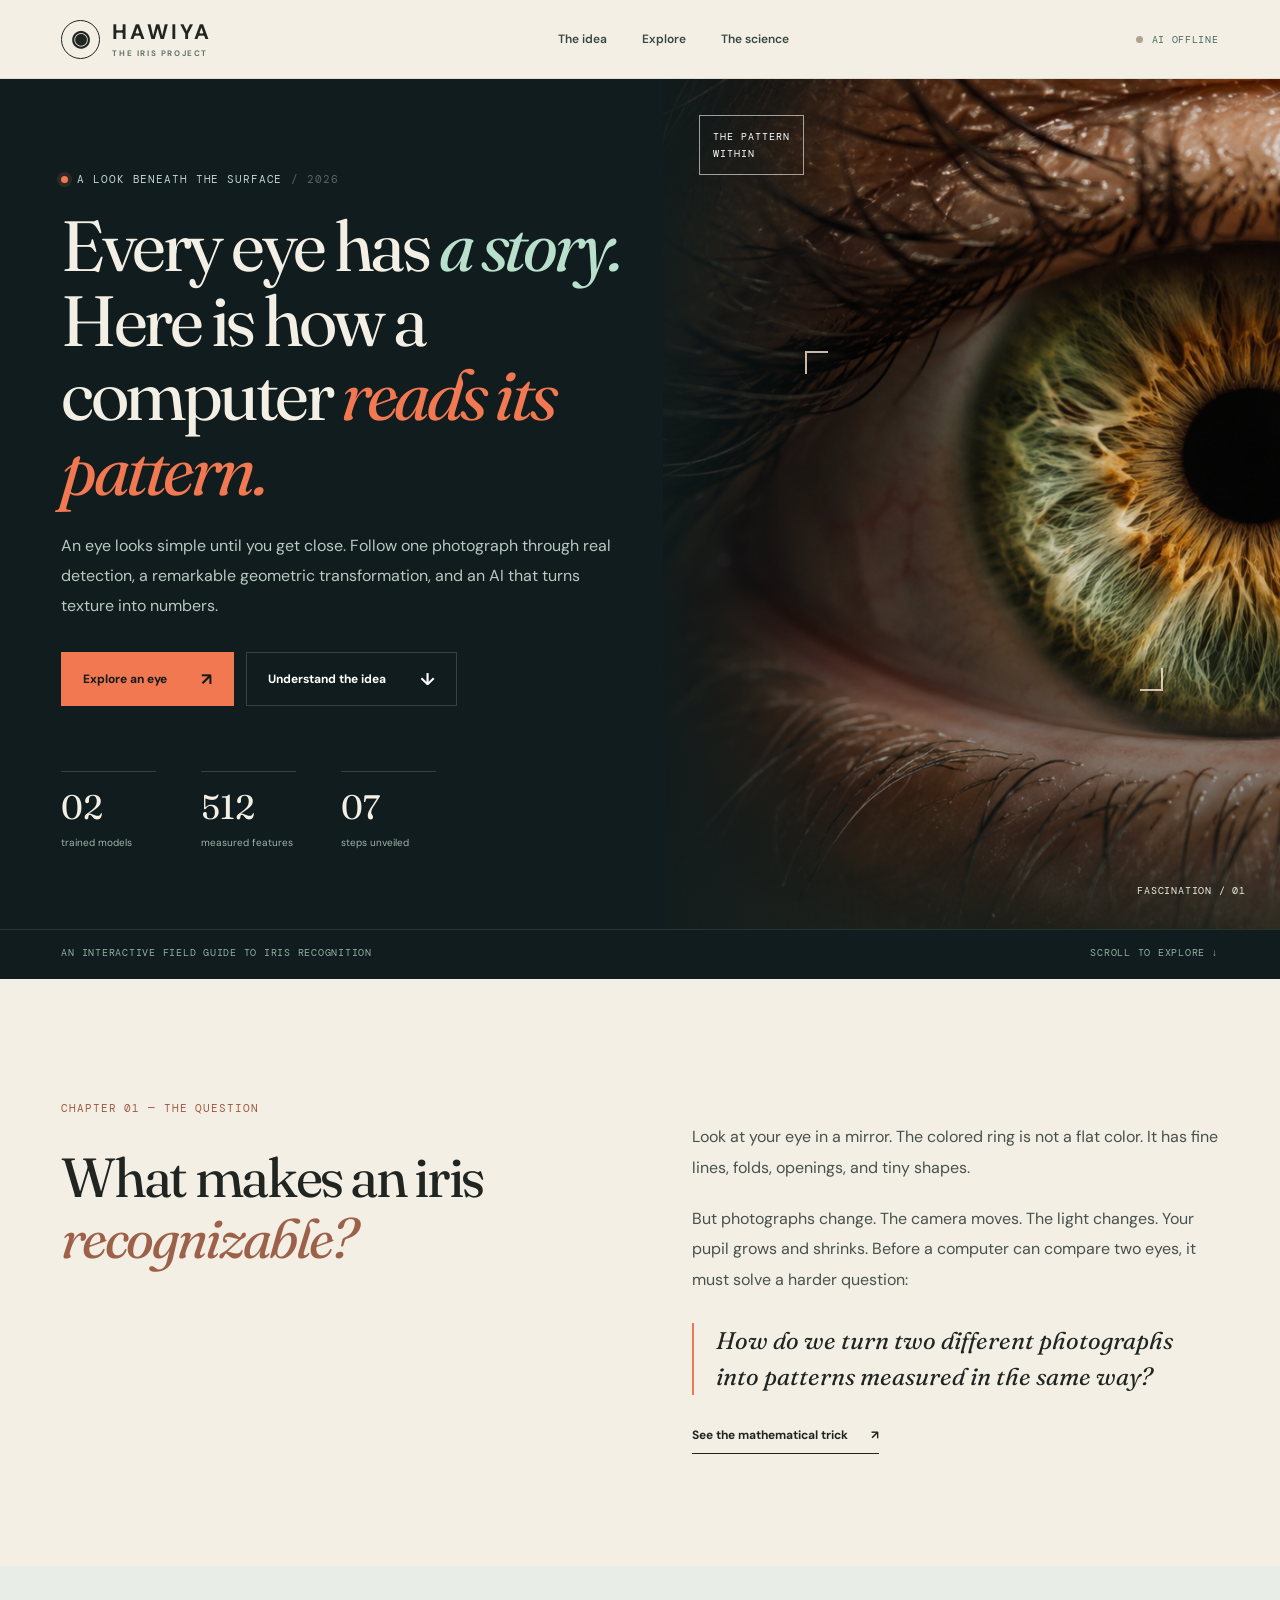
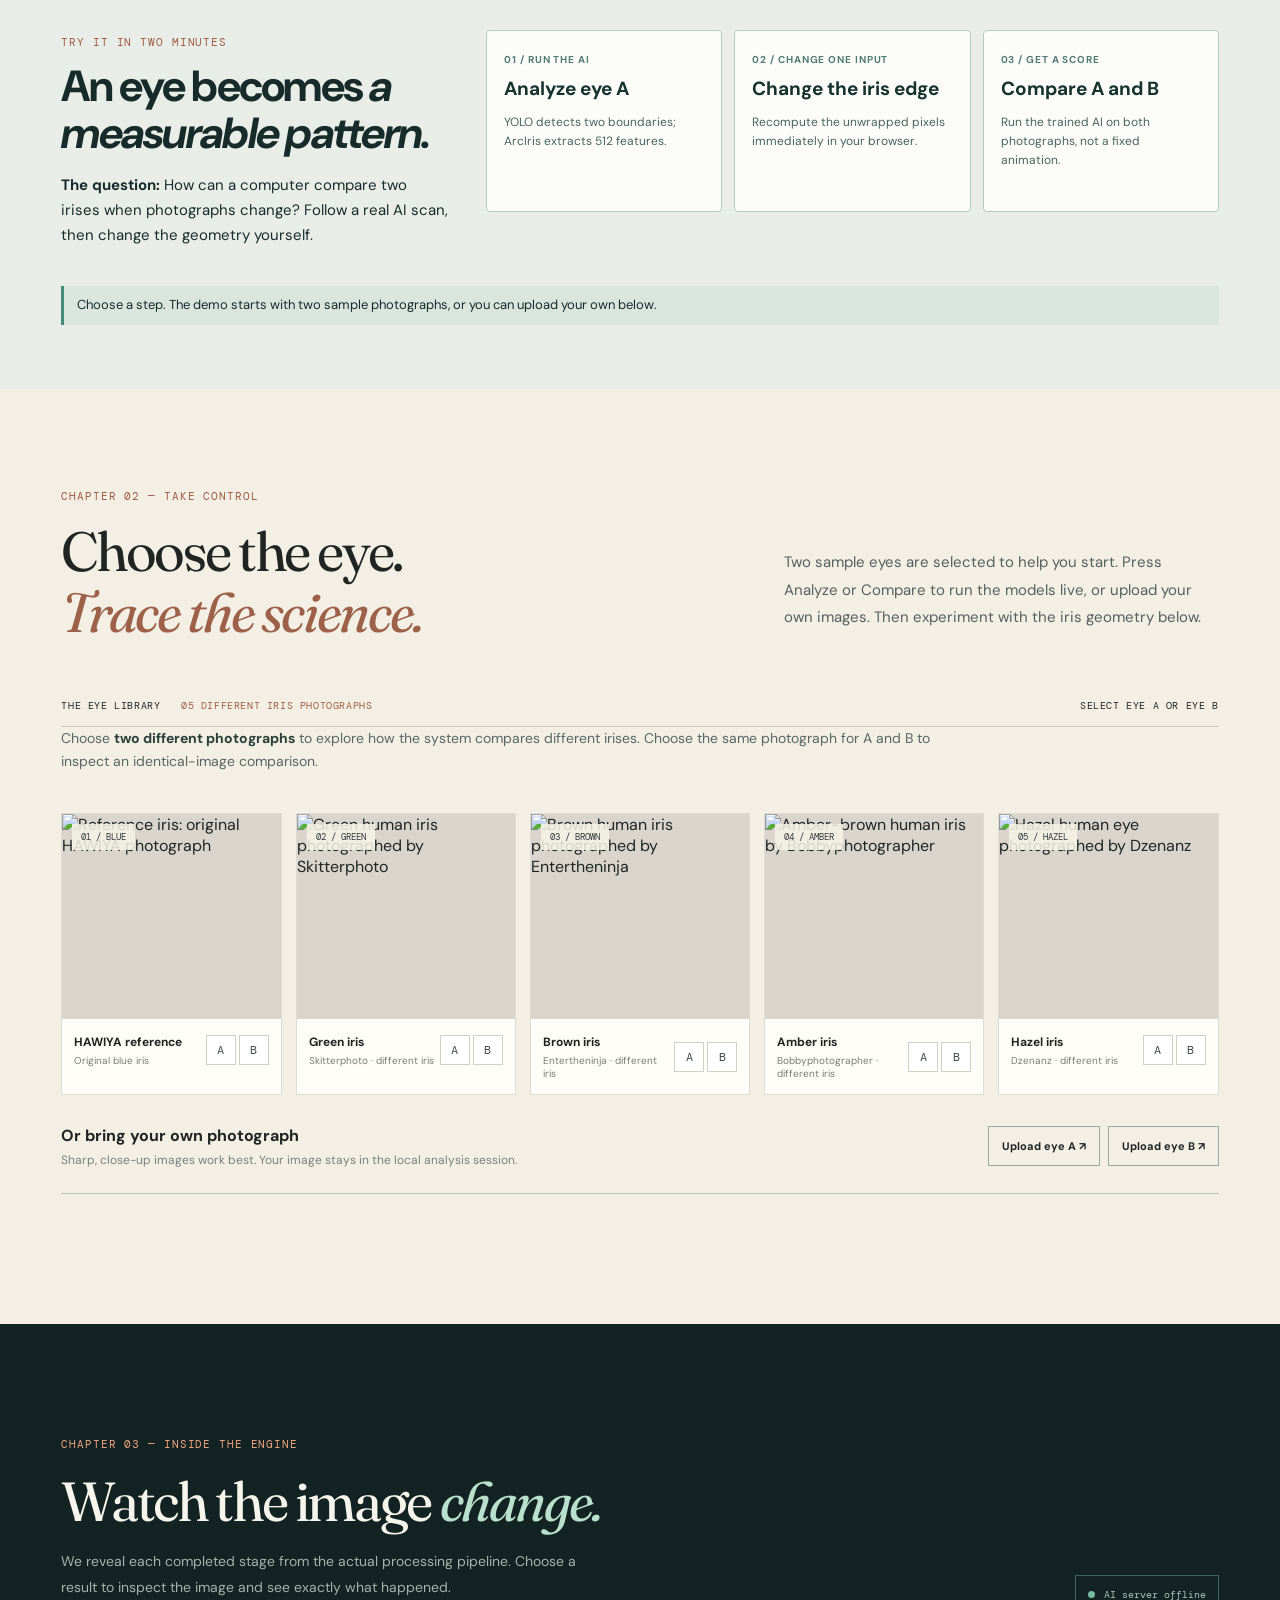
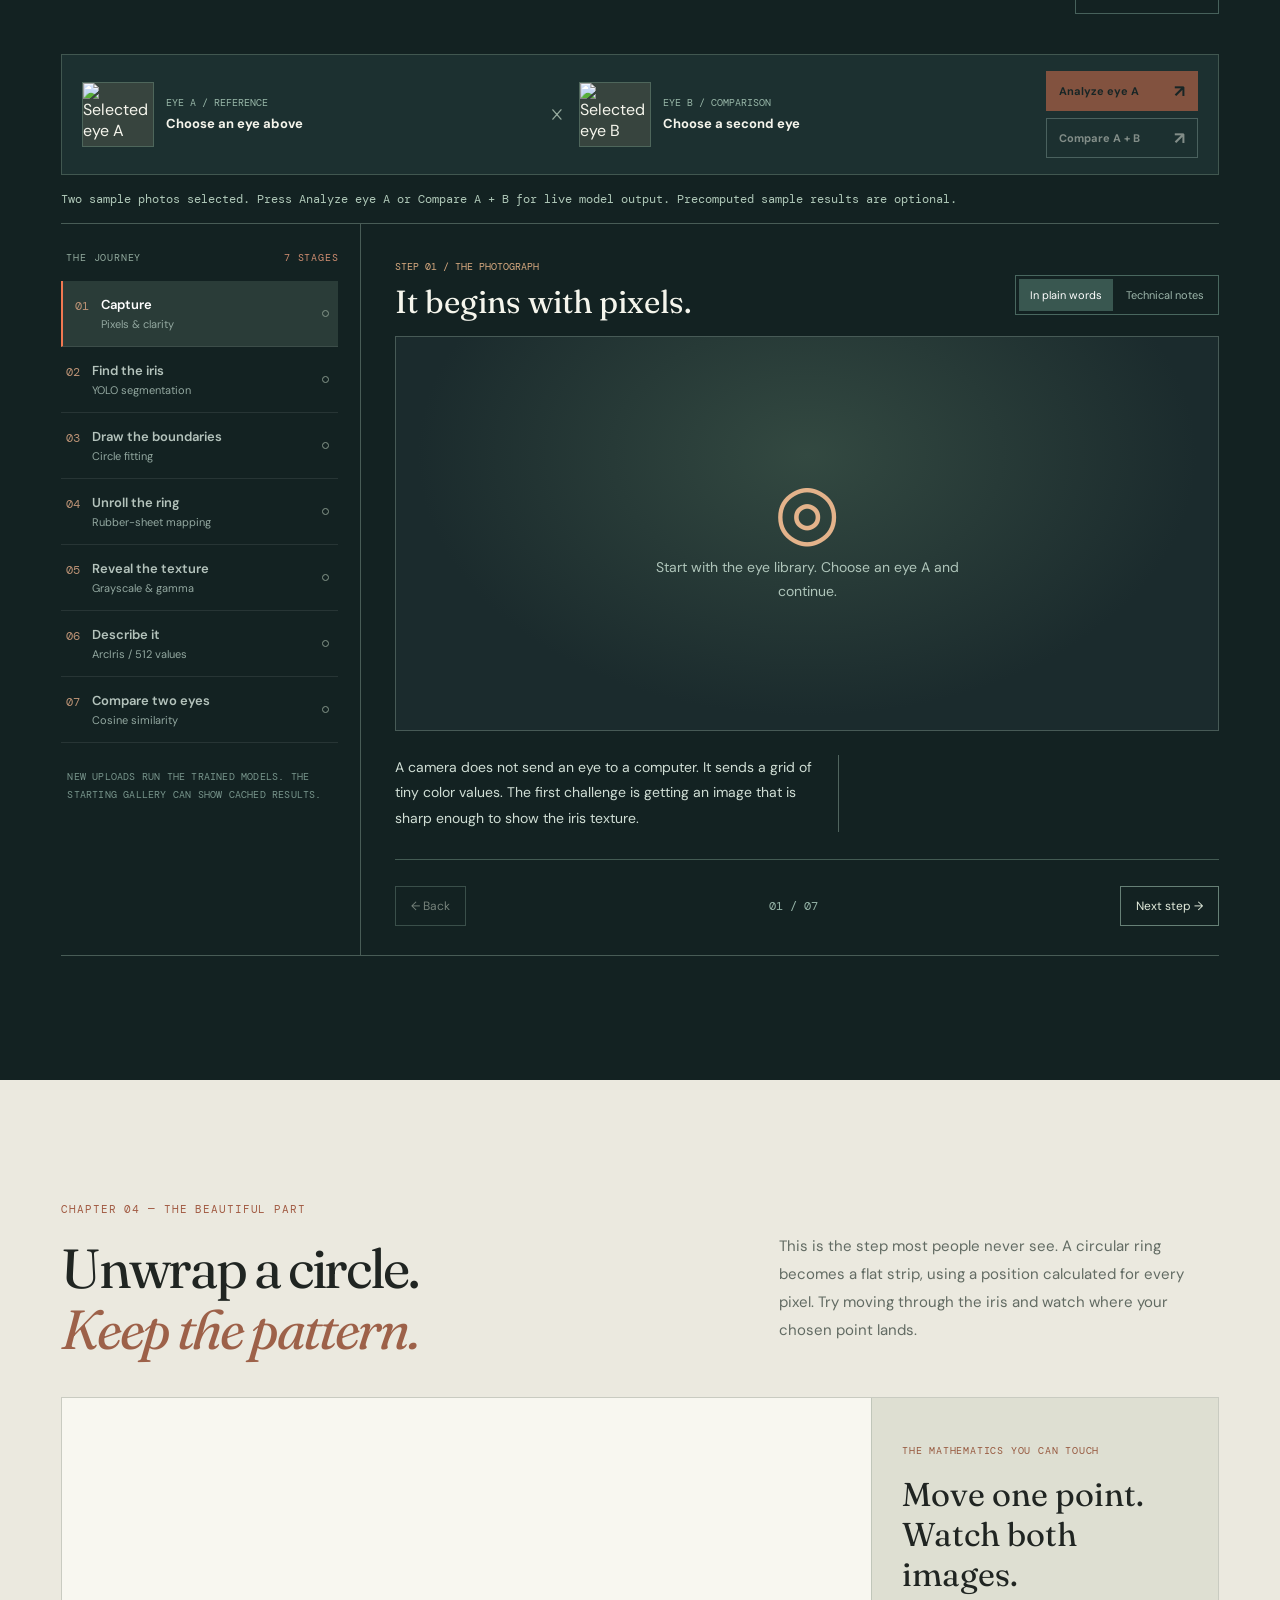
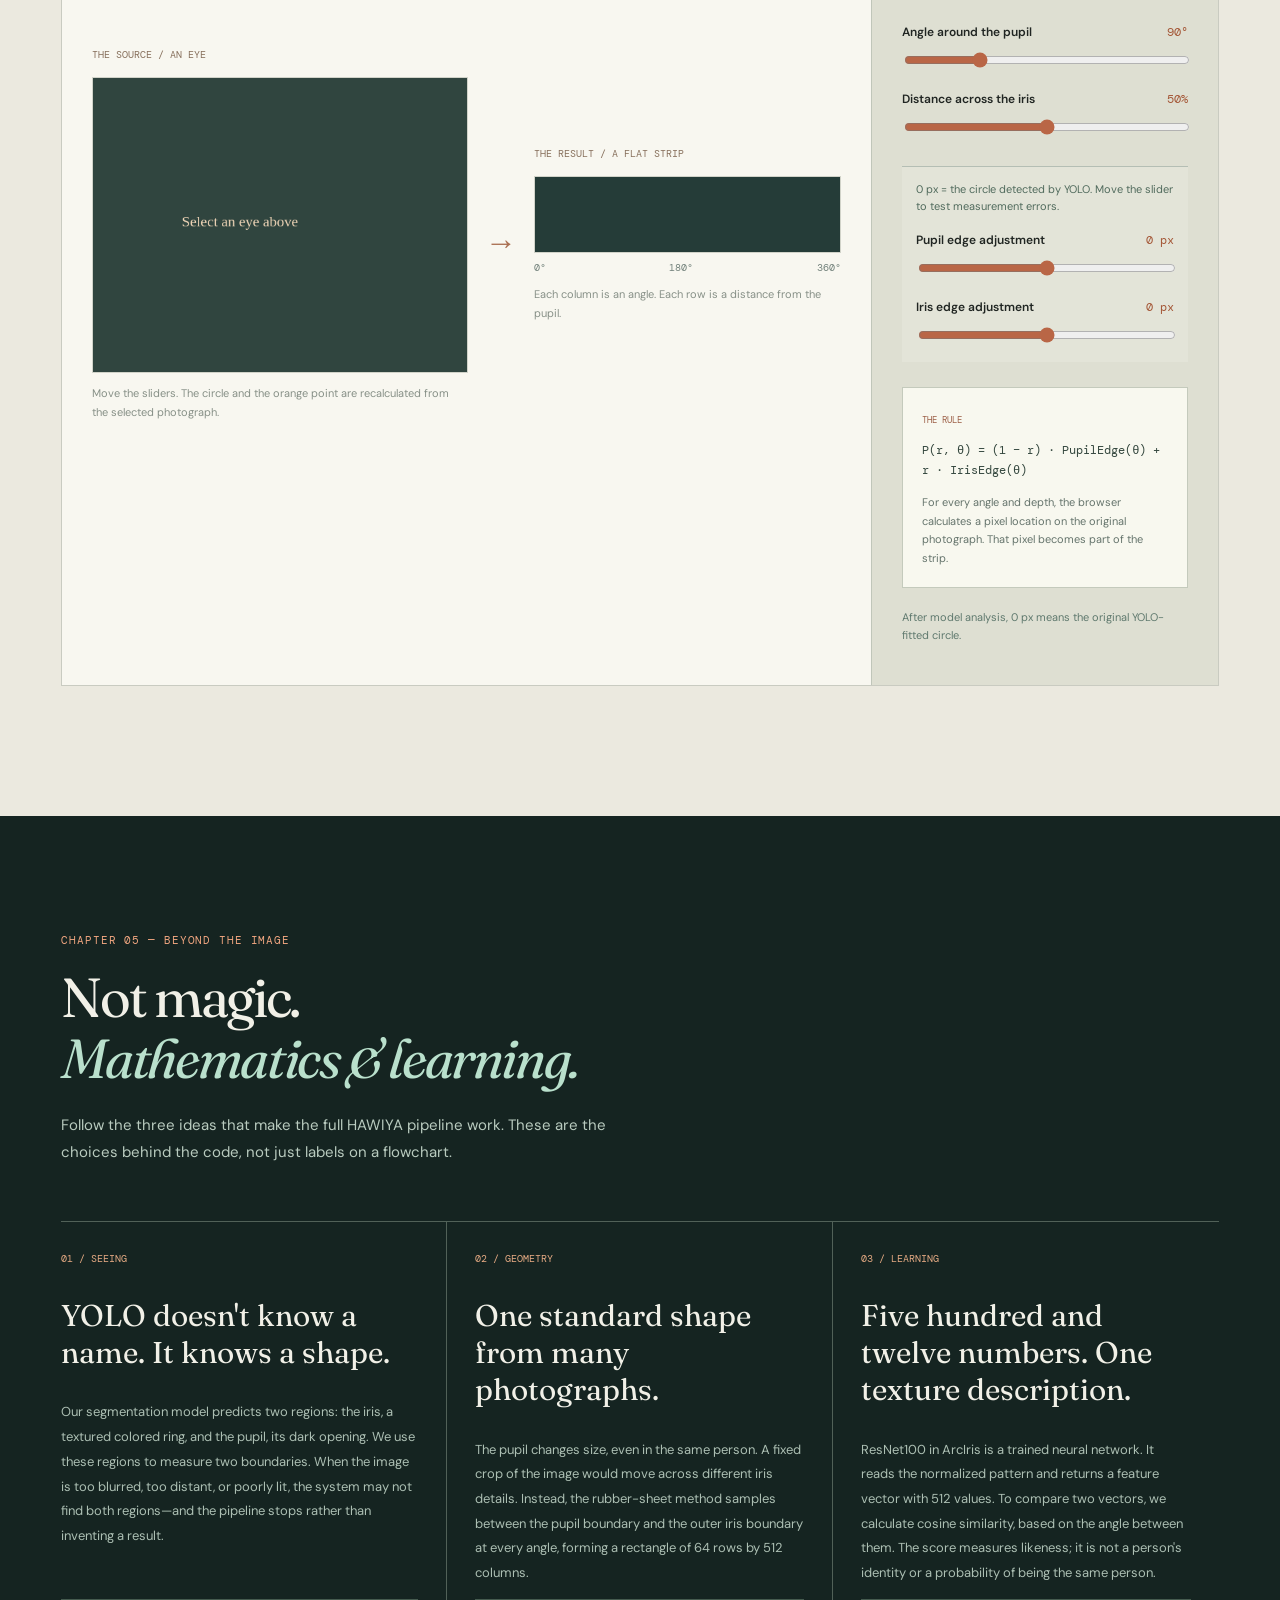
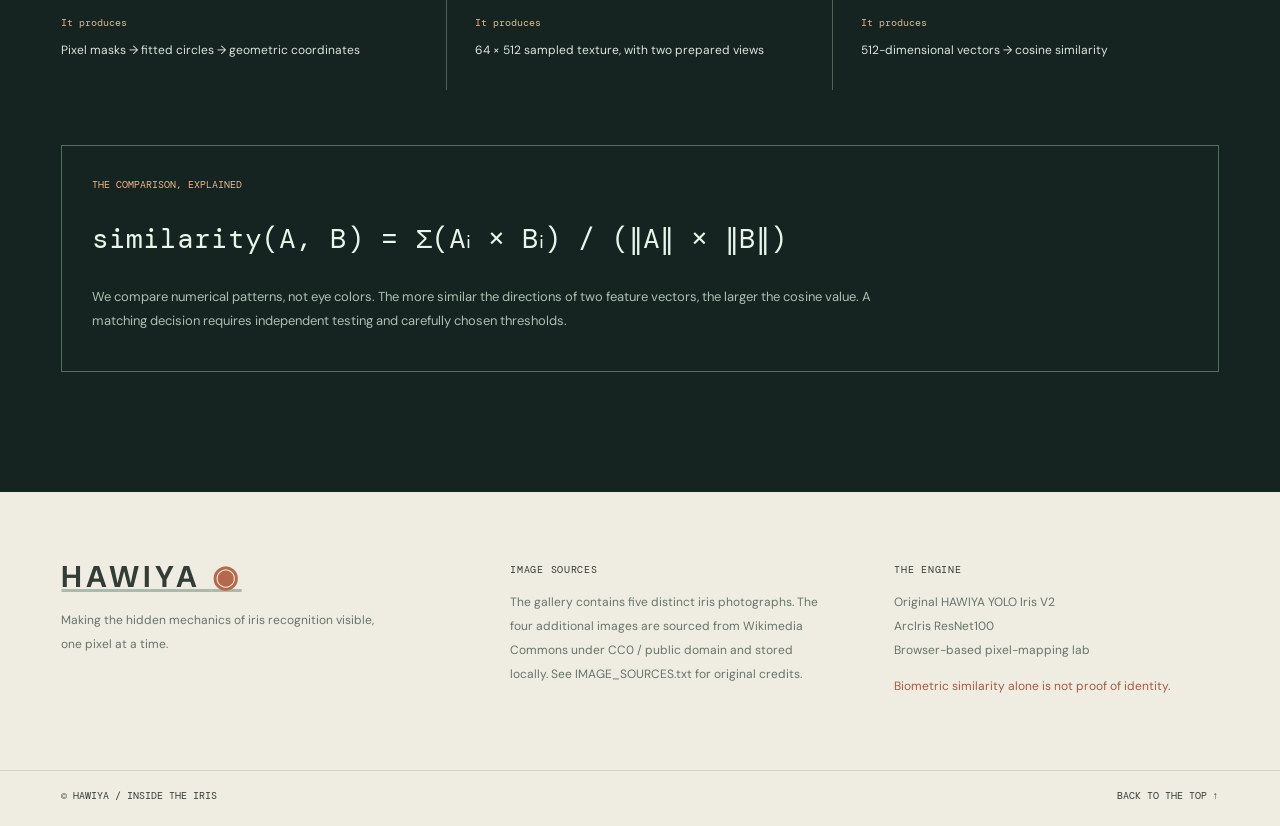
==== commit 3b27b7b1: "1" ====
--- a/static/index.html
+++ b/static/index.html
@@ -8,7 +8,7 @@
 <link rel="preconnect" href="https://fonts.googleapis.com">
 <link rel="preconnect" href="https://fonts.gstatic.com" crossorigin>
 <link href="https://fonts.googleapis.com/css2?family=DM+Sans:wght@400;500;600;700&family=DM+Mono:wght@400;500&family=Fraunces:opsz,wght,SOFT,WONK@9..144,400,0,1;9..144,600,0,1&display=swap" rel="stylesheet">
-<link rel="stylesheet" href="/static/styles.css?v=8">
+<link rel="stylesheet" href="/static/styles.css?v=9">
 </head>
 <body>
 <a class="skip" href="#begin">Skip to eye lab</a>
@@ -31,7 +31,18 @@
     <div class="hero-baseline shell"><span>AN INTERACTIVE FIELD GUIDE TO IRIS RECOGNITION</span><span>SCROLL TO EXPLORE ↓</span></div>
   </section>
   <section id="story" class="premise"><div class="shell premise-grid"><div><span class="chapter">CHAPTER 01 — THE QUESTION</span><h2>What makes an iris <i>recognizable?</i></h2></div><div class="premise-copy"><p>Look at your eye in a mirror. The colored ring is not a flat color. It has fine lines, folds, openings, and tiny shapes.</p><p>But photographs change. The camera moves. The light changes. Your pupil grows and shrinks. Before a computer can compare two eyes, it must solve a harder question:</p><blockquote>How do we turn two different photographs into patterns measured in the same way?</blockquote><a href="#mechanism" class="ink-link">See the mathematical trick <span>↗</span></a></div></div></section>
-  <section id="begin" class="lab-intro shell"><div class="eyebrow">CHAPTER 02 — TAKE CONTROL</div><div class="lab-intro-line"><h2>Choose the eye.<br><i>Trace the science.</i></h2><p>Two photographs are selected for you. Open any of the seven stages and see what YOLO and ArcIris found. Choose a genuinely different iris, or upload another eye to run a new comparison.</p></div></section>
+  <section id="quickstart" class="judge-quickstart" aria-labelledby="quickstartTitle">
+    <div class="shell quickstart-inner">
+      <div class="quickstart-intro"><span class="chapter">TRY IT IN TWO MINUTES</span><h2 id="quickstartTitle">An eye becomes <i>a measurable pattern.</i></h2><p><strong>The question:</strong> How can a computer compare two irises when photographs change? Follow a real AI scan, then change the geometry yourself.</p></div>
+      <div class="quickstart-actions">
+        <button class="quickstep" type="button" id="quickAnalyze"><span>01 / RUN THE AI</span><strong>Analyze eye A</strong><small>YOLO detects two boundaries; ArcIris extracts 512 features.</small></button>
+        <button class="quickstep" type="button" id="quickUnwrap"><span>02 / CHANGE ONE INPUT</span><strong>Change the iris edge</strong><small>Recompute the unwrapped pixels immediately in your browser.</small></button>
+        <button class="quickstep" type="button" id="quickCompare"><span>03 / GET A SCORE</span><strong>Compare A and B</strong><small>Run the trained AI on both photographs, not a fixed animation.</small></button>
+      </div>
+      <div id="quickProgress" class="quick-progress" role="status" aria-live="polite">Choose a step. The demo starts with two sample photographs, or you can upload your own below.</div>
+    </div>
+  </section>
+  <section id="begin" class="lab-intro shell"><div class="eyebrow">CHAPTER 02 — TAKE CONTROL</div><div class="lab-intro-line"><h2>Choose the eye.<br><i>Trace the science.</i></h2><p>Two sample eyes are selected to help you start. Press Analyze or Compare to run the models live, or upload your own images. Then experiment with the iris geometry below.</p></div></section>
   <section class="specimens shell" aria-label="Eye photo gallery">
     <div class="specimen-head"><span>THE EYE LIBRARY <b>05 DIFFERENT IRIS PHOTOGRAPHS</b></span><span>SELECT EYE A OR EYE B</span></div>
     <p class="gallery-tip">Choose <strong>two different photographs</strong> to explore how the system compares different irises. Choose the same photograph for A and B to inspect an identical-image comparison.</p>
@@ -52,7 +63,7 @@
       <div class="selected-eye"><img id="selectedBImg" alt="Selected eye B"><div><small>EYE B / COMPARISON</small><strong id="selectedBName">Choose a second eye</strong></div></div>
       <div class="pair-actions"><button id="analyzeBtn" type="button" class="action primary" disabled>Analyze eye A <span>↗</span></button><button id="compareBtn" type="button" class="action outline-light" disabled>Compare A + B <span>↗</span></button></div>
     </div>
-    <div id="jobMessage" class="job-message" role="status">Opening the prepared eye study…</div>
+    <div id="jobMessage" class="job-message" role="status">Loading the optional precomputed sample preview…</div>
     <div class="workspace-grid">
       <aside class="process-rail"><div class="process-head">THE JOURNEY <span>7 STAGES</span></div><div id="steps" class="process-steps">
         <button type="button" data-step="0" class="process-step active"><span class="snum">01</span><span><strong>Capture</strong><small>Pixels &amp; clarity</small></span><b class="step-status"></b></button>
@@ -62,7 +73,7 @@
         <button type="button" data-step="4" class="process-step"><span class="snum">05</span><span><strong>Reveal the texture</strong><small>Grayscale &amp; gamma</small></span><b class="step-status"></b></button>
         <button type="button" data-step="5" class="process-step"><span class="snum">06</span><span><strong>Describe it</strong><small>ArcIris / 512 values</small></span><b class="step-status"></b></button>
         <button type="button" data-step="6" class="process-step"><span class="snum">07</span><span><strong>Compare two eyes</strong><small>Cosine similarity</small></span><b class="step-status"></b></button>
-      </div><div class="rail-remark">THE RESULTS IN EACH STAGE COME FROM YOUR TRAINED MODELS.</div></aside>
+      </div><div class="rail-remark">NEW UPLOADS RUN THE TRAINED MODELS. THE STARTING GALLERY CAN SHOW CACHED RESULTS.</div></aside>
       <div class="inspector"><div class="inspector-heading"><div><span id="inspectKicker">STEP 01 / THE PHOTOGRAPH</span><h3 id="inspectTitle">It begins with pixels.</h3></div><div class="inspector-switch" role="group" aria-label="Explanation depth"><button id="modePlain" class="active" type="button">In plain words</button><button id="modeDeep" type="button">Technical notes</button></div></div>
         <div id="inspectMedia" class="inspect-media" aria-live="polite"><div class="empty-stage"><div class="camera-box">◎</div><p>Choose your first eye above to begin the journey.</p></div></div>
         <div class="inspector-under"><p id="inspectExplanation"></p><div id="inspectFacts" class="inspect-facts"></div></div>
@@ -94,5 +105,5 @@
   </div></section>
 </main>
 <footer class="footer"><div class="shell footer-grid"><div><a class="footer-logo" href="#top">HAWIYA <span>◉</span></a><p>Making the hidden mechanics of iris recognition visible, one pixel at a time.</p></div><div><strong>IMAGE SOURCES</strong><p>The gallery contains five distinct iris photographs. The four additional images are sourced from Wikimedia Commons under CC0 / public domain and stored locally. See IMAGE_SOURCES.txt for original credits.</p></div><div><strong>THE ENGINE</strong><p>Original HAWIYA YOLO Iris V2<br>ArcIris ResNet100<br>Browser-based pixel-mapping lab</p><p class="quiet">Biometric similarity alone is not proof of identity.</p></div></div><div class="shell footer-end"><span>© HAWIYA / INSIDE THE IRIS</span><a href="#top">BACK TO THE TOP ↑</a></div></footer>
-<script src="/static/app.js?v=8" defer></script>
+<script src="/static/app.js?v=9" defer></script>
 </body></html>
--- a/static/styles.css
+++ b/static/styles.css
@@ -17,3 +17,19 @@
 
 /* HAWIYA 0.8: model-score decision card (experimental research categories) */
 .comparison-result{width:100%;display:grid;gap:22px}.match-report{border:1px solid #788b86;border-radius:12px;background:#243632;padding:22px 26px;display:grid;gap:16px;color:#fff}.match-report.match{border-color:#69cda7;background:#17382e}.match-report.nomatch{border-color:#ef8e8e;background:#48282a}.match-report.uncertain{border-color:#d8bd7b;background:#413b2b}.match-report-head{display:flex;align-items:center;gap:12px}.match-dot{display:grid;place-items:center;width:36px;height:36px;border-radius:50%;border:2px solid currentColor;font-size:24px;font-weight:bold}.match-report.match .match-dot{color:#8cf0c0}.match-report.nomatch .match-dot{color:#ff9b9b}.match-report.uncertain .match-dot{color:#f3d186}.match-report-title{font-size:clamp(19px,2vw,28px);font-weight:700;letter-spacing:.05em}.match-scores{display:grid;grid-template-columns:1fr 1fr;gap:14px}.match-score{display:flex;flex-direction:column;gap:8px;padding:13px;background:#ffffff0f;border-radius:6px}.match-score span{font:10px 'DM Mono',monospace;color:#d1dfd7}.match-score strong{font:24px 'DM Mono',monospace}.match-disclaimer{font:10px 'DM Mono',monospace;letter-spacing:.05em;opacity:.8}@media(max-width:520px){.match-scores{grid-template-columns:1fr}.match-report{padding:18px}}
+
+/* HAWIYA competition quick start: keeps the original design and AI workflow */
+.judge-quickstart{background:#e9ede7;color:#172b2a;padding:clamp(32px,5vw,72px) 0;scroll-margin-top:70px}
+.quickstart-inner{display:grid;grid-template-columns:minmax(230px,.85fr) minmax(0,1.6fr);gap:24px 36px;align-items:start}
+.quickstart-intro h2{font-size:clamp(30px,3.4vw,53px);line-height:1.08;margin:12px 0 16px;letter-spacing:-.04em}
+.quickstart-intro p{font-size:15px;line-height:1.65;max-width:460px}
+.quickstart-actions{display:grid;grid-template-columns:repeat(3,minmax(0,1fr));gap:12px}
+.quickstep{display:flex;flex-direction:column;align-items:flex-start;text-align:left;gap:12px;background:#fcfdf9;border:1px solid #b7c9bf;color:#16322d;padding:22px 17px;cursor:pointer;border-radius:4px;min-height:182px;transition:transform .16s,border-color .16s,box-shadow .16s;font-family:inherit}
+.quickstep:hover,.quickstep:focus-visible{transform:translateY(-3px);border-color:#457d70;box-shadow:0 8px 24px #132b231c;outline-offset:3px}
+.quickstep span{font-size:10px;font-weight:700;letter-spacing:.09em;color:#517b71}
+.quickstep strong{font-size:19px;line-height:1.2}
+.quickstep small{font-size:12px;line-height:1.6;color:#48645d}
+.quick-progress{grid-column:1/-1;font-size:13px;line-height:1.6;border-left:3px solid #478a75;padding:9px 13px;background:#dae6dd}
+#begin,#analysis,#mechanism{scroll-margin-top:75px}
+@media(max-width:900px){.quickstart-inner{grid-template-columns:1fr}.quickstart-actions{grid-template-columns:repeat(3,minmax(0,1fr))}}
+@media(max-width:600px){.quickstart-actions{grid-template-columns:1fr}.quickstep{min-height:auto;padding:18px}}
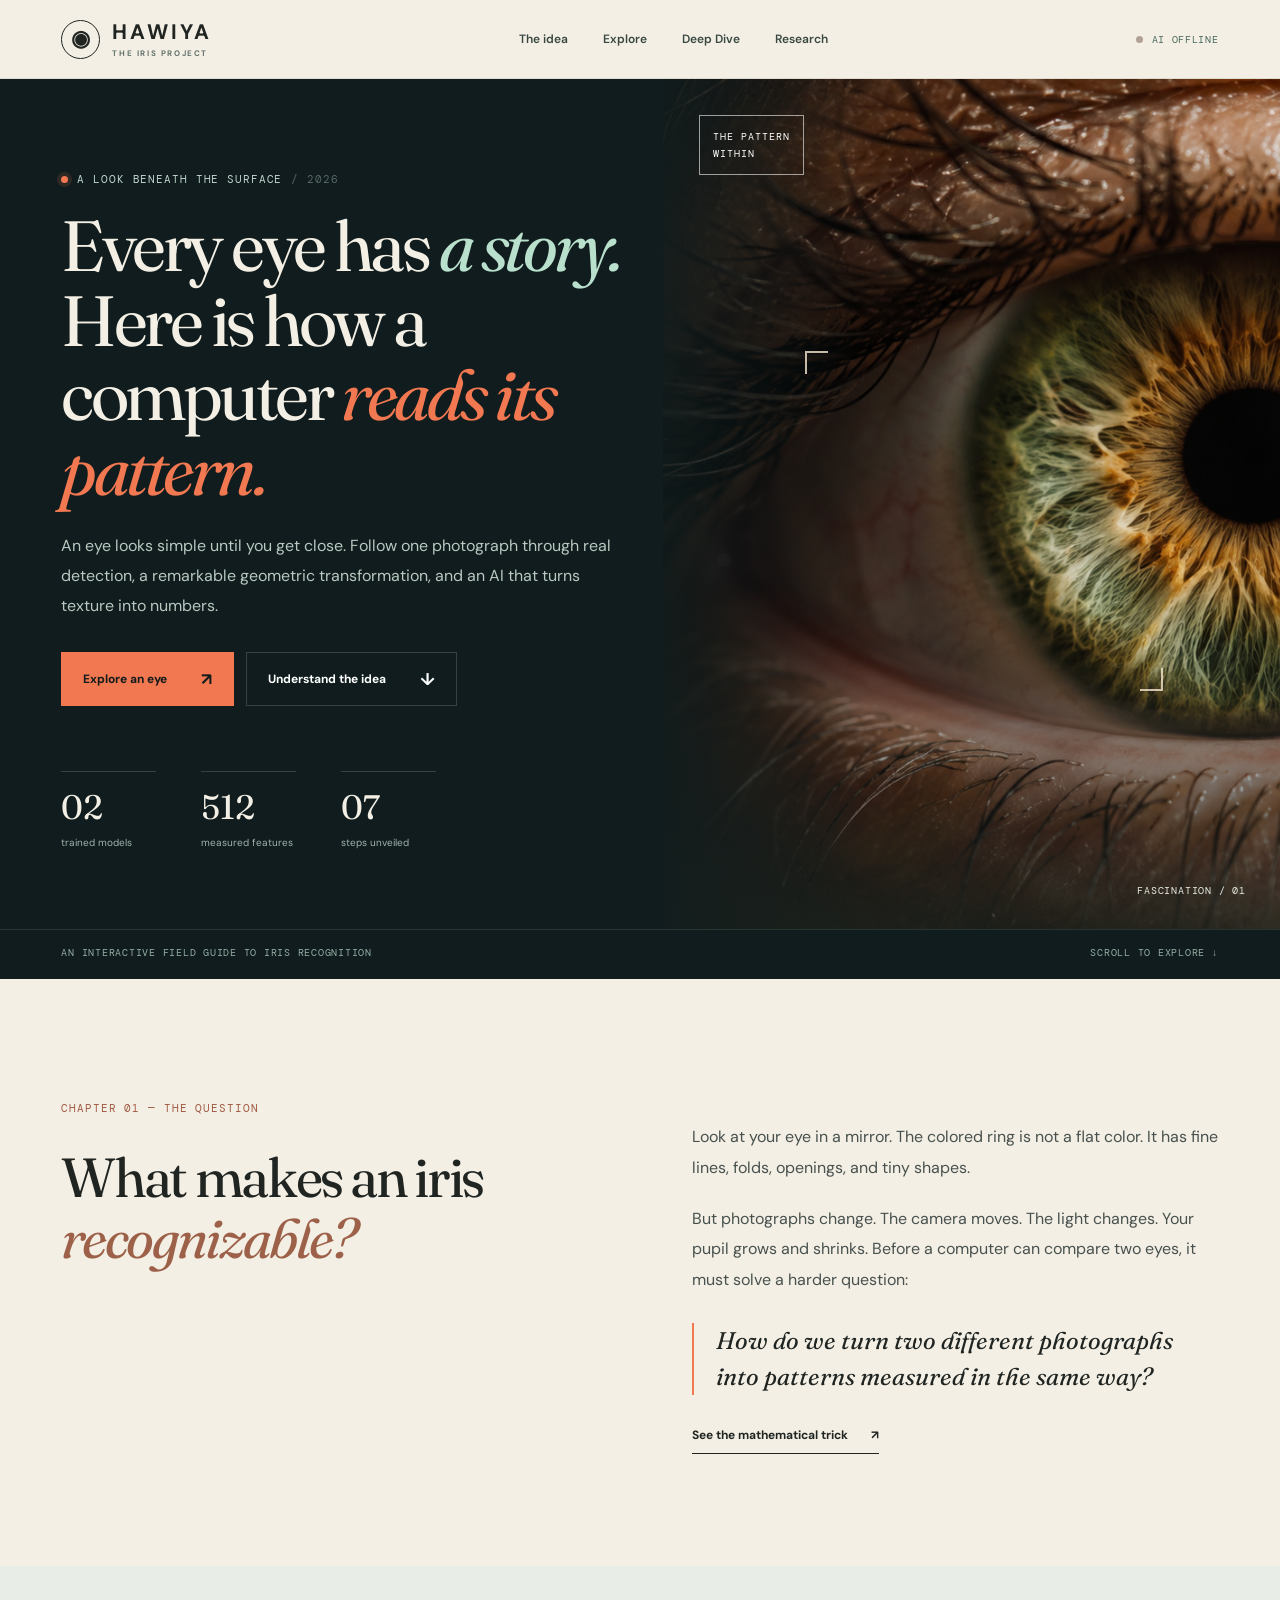
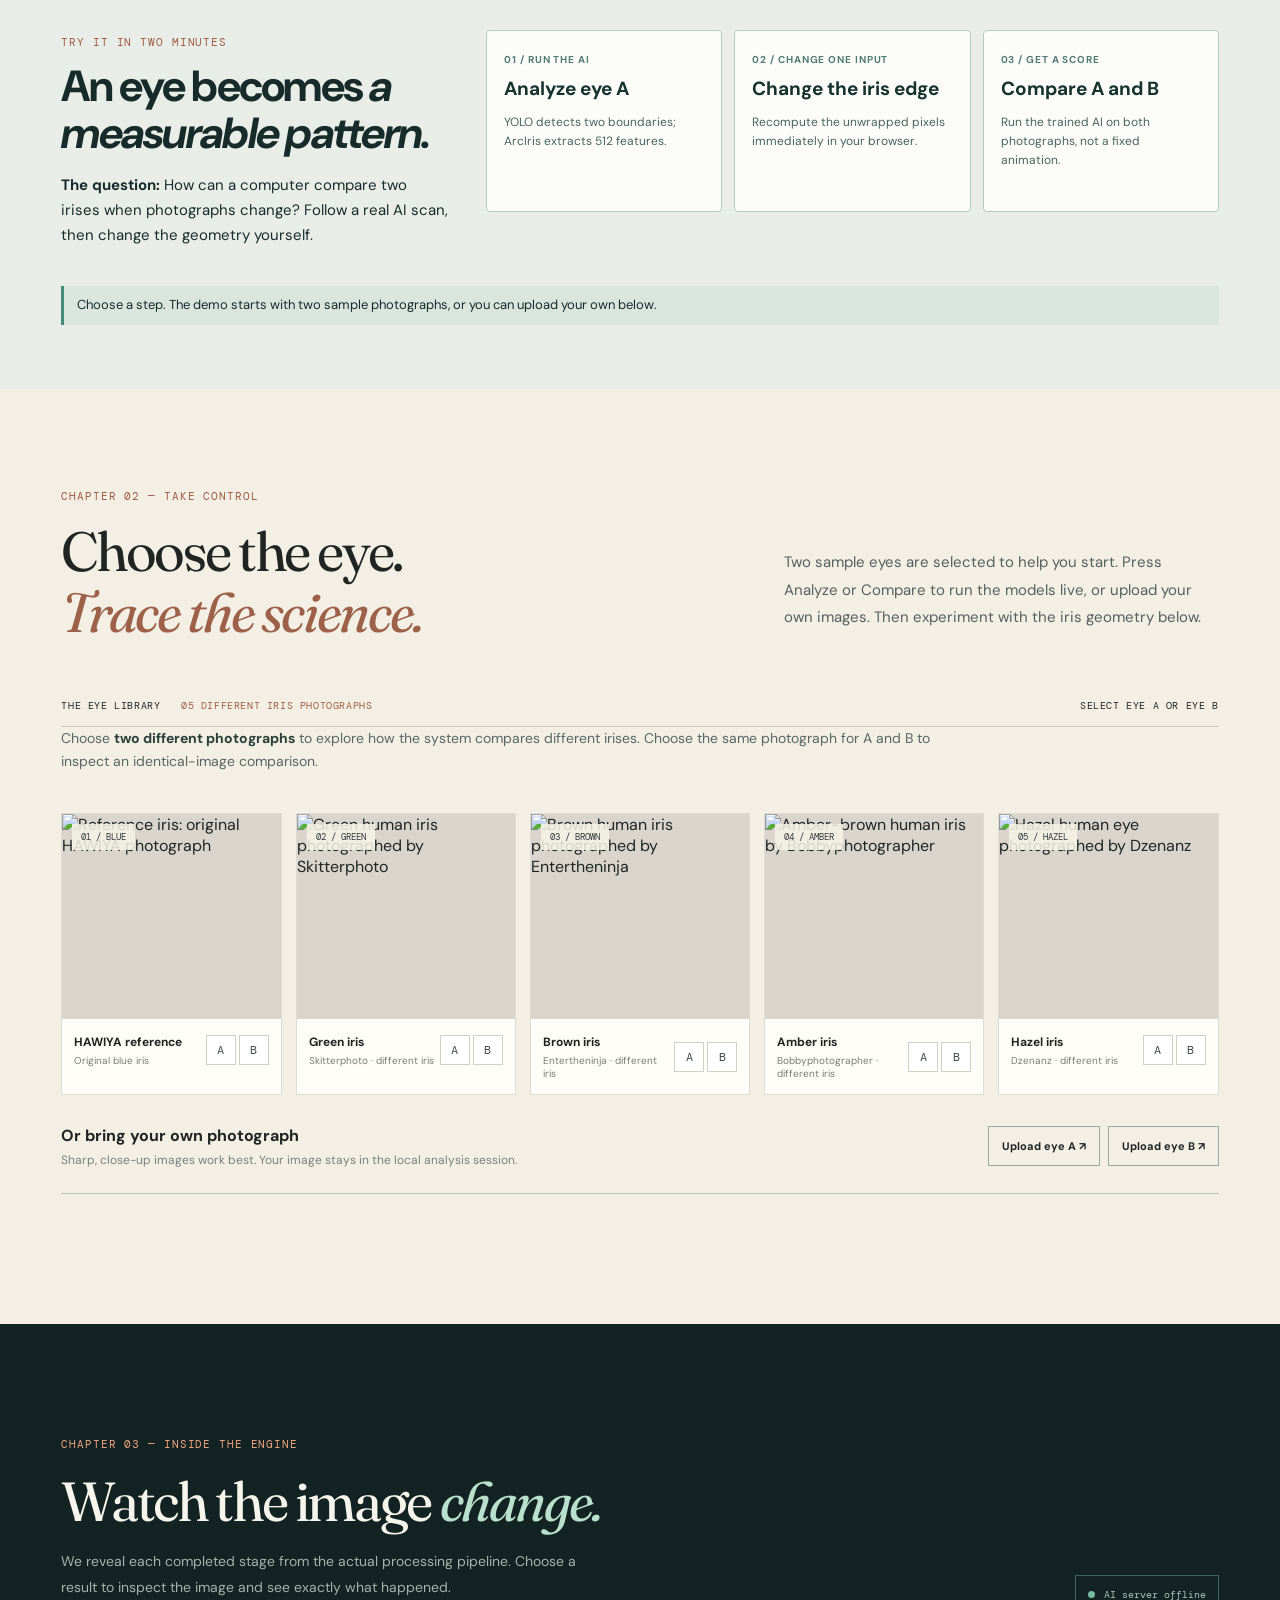
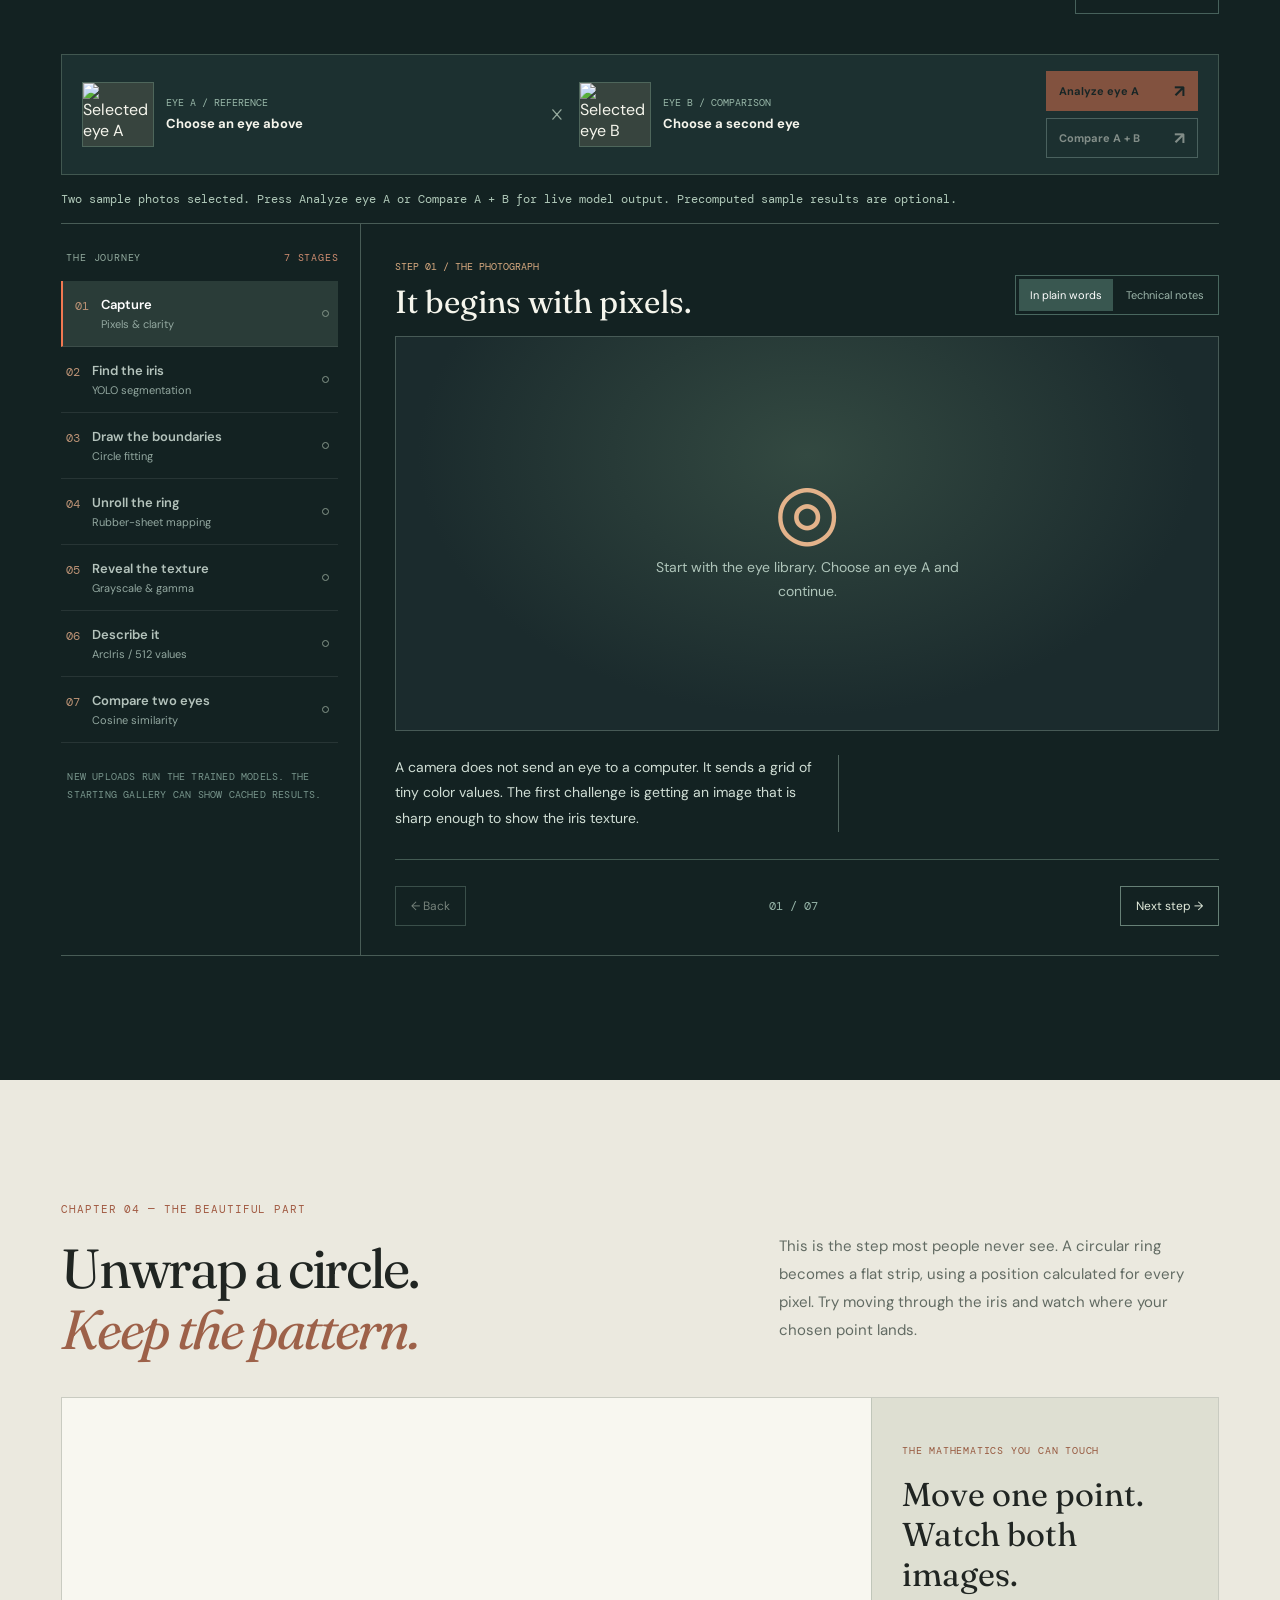
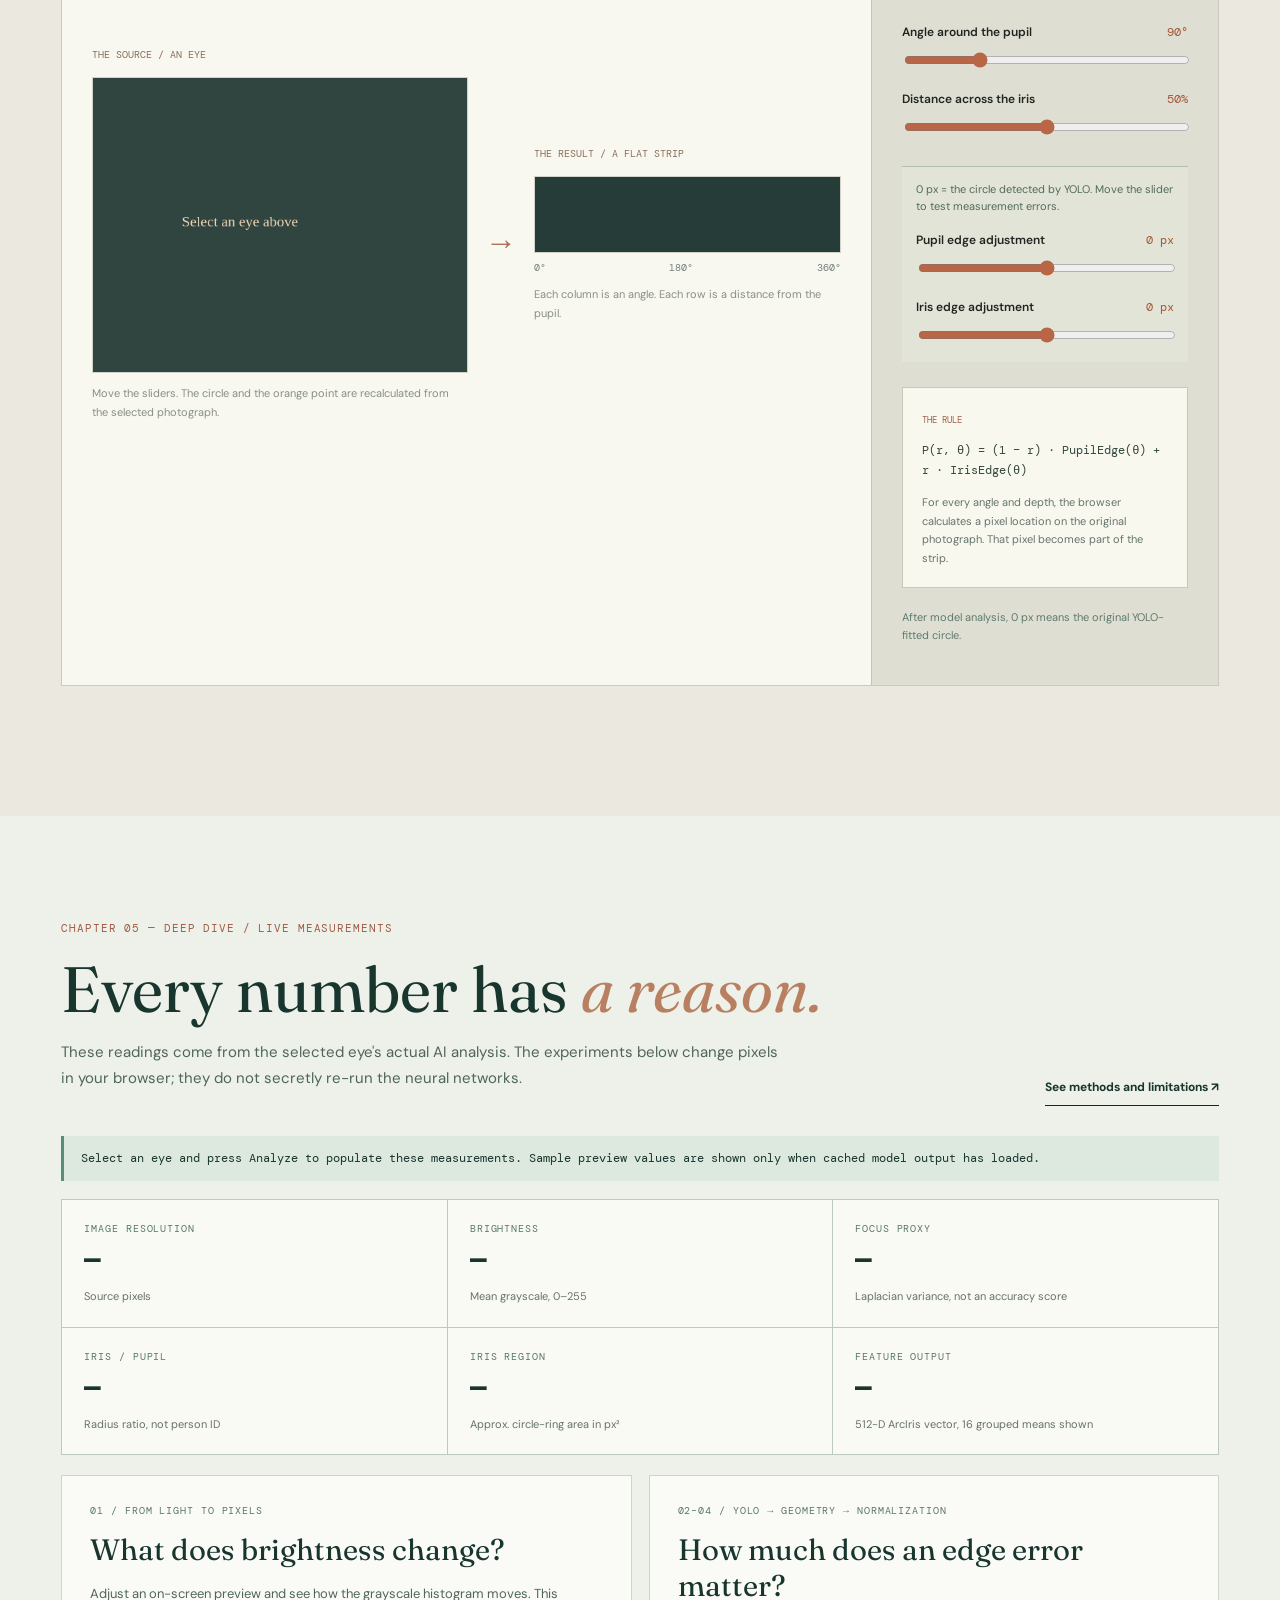
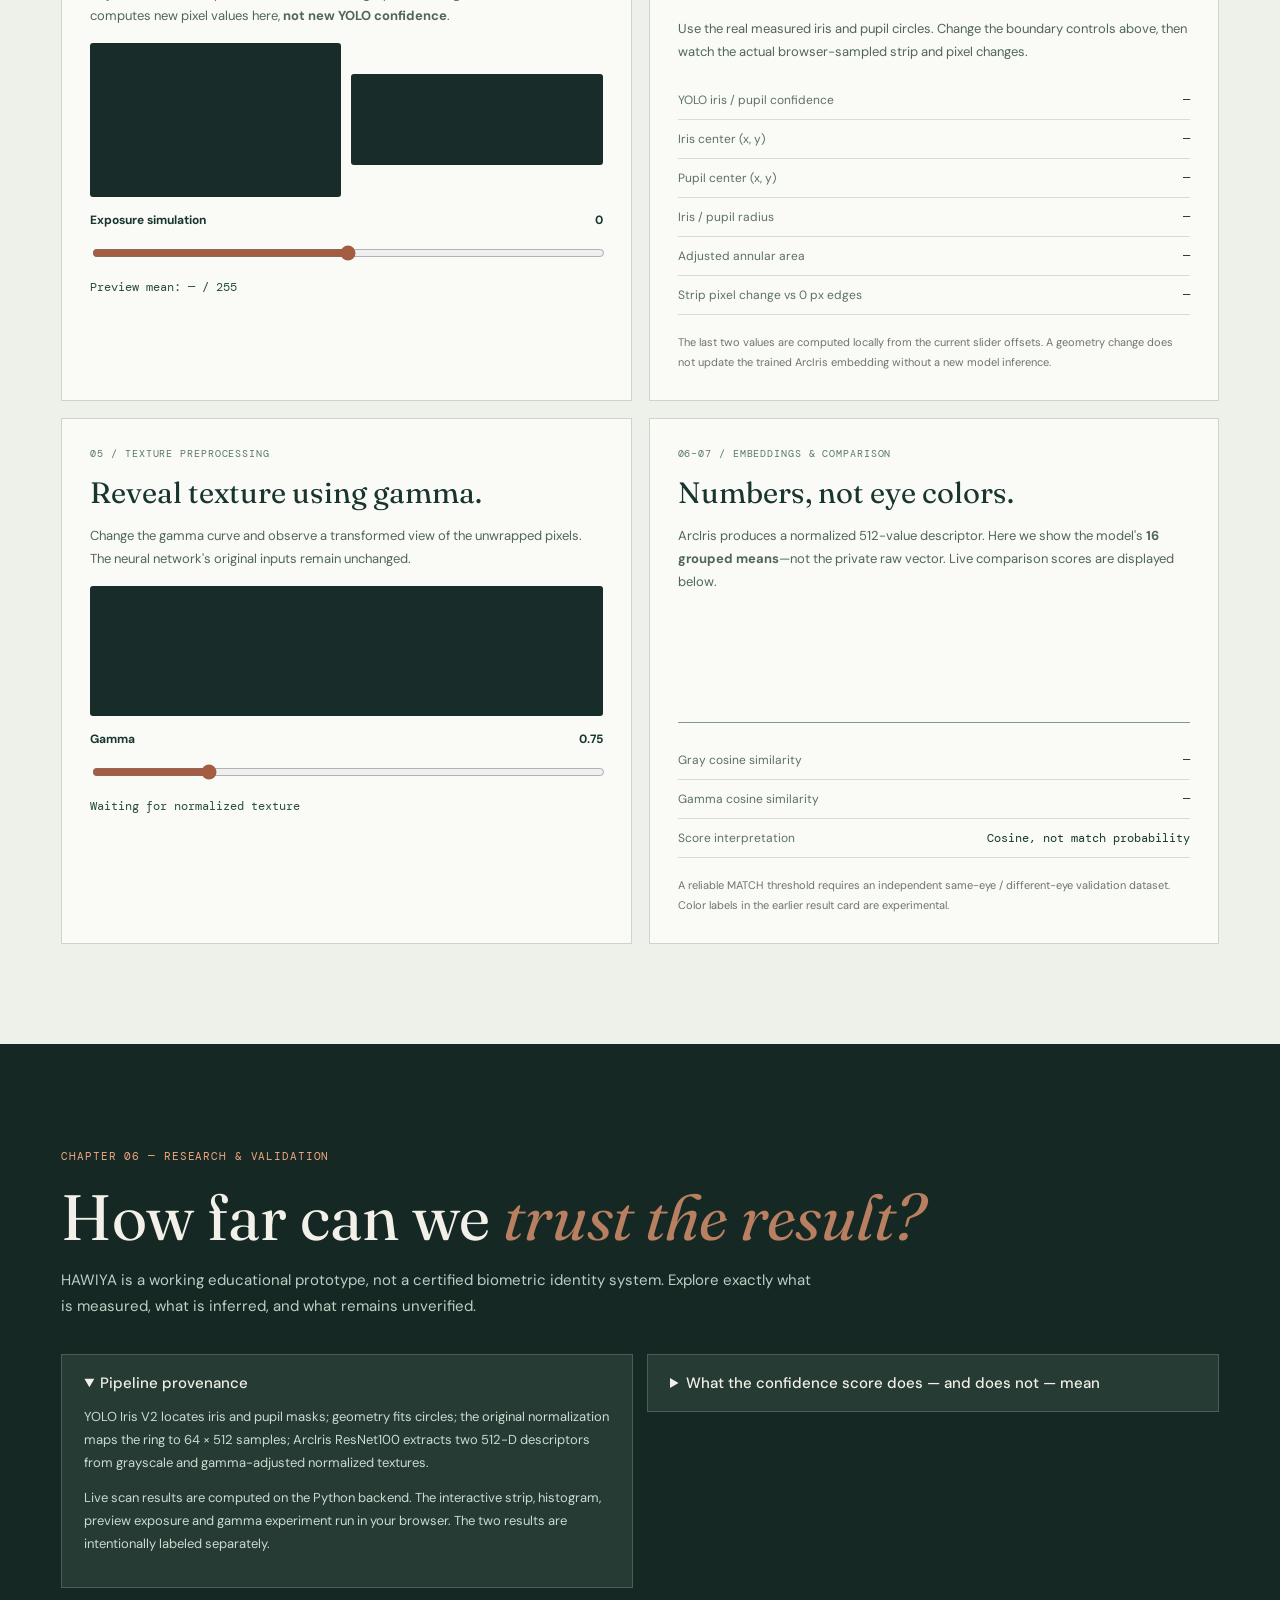
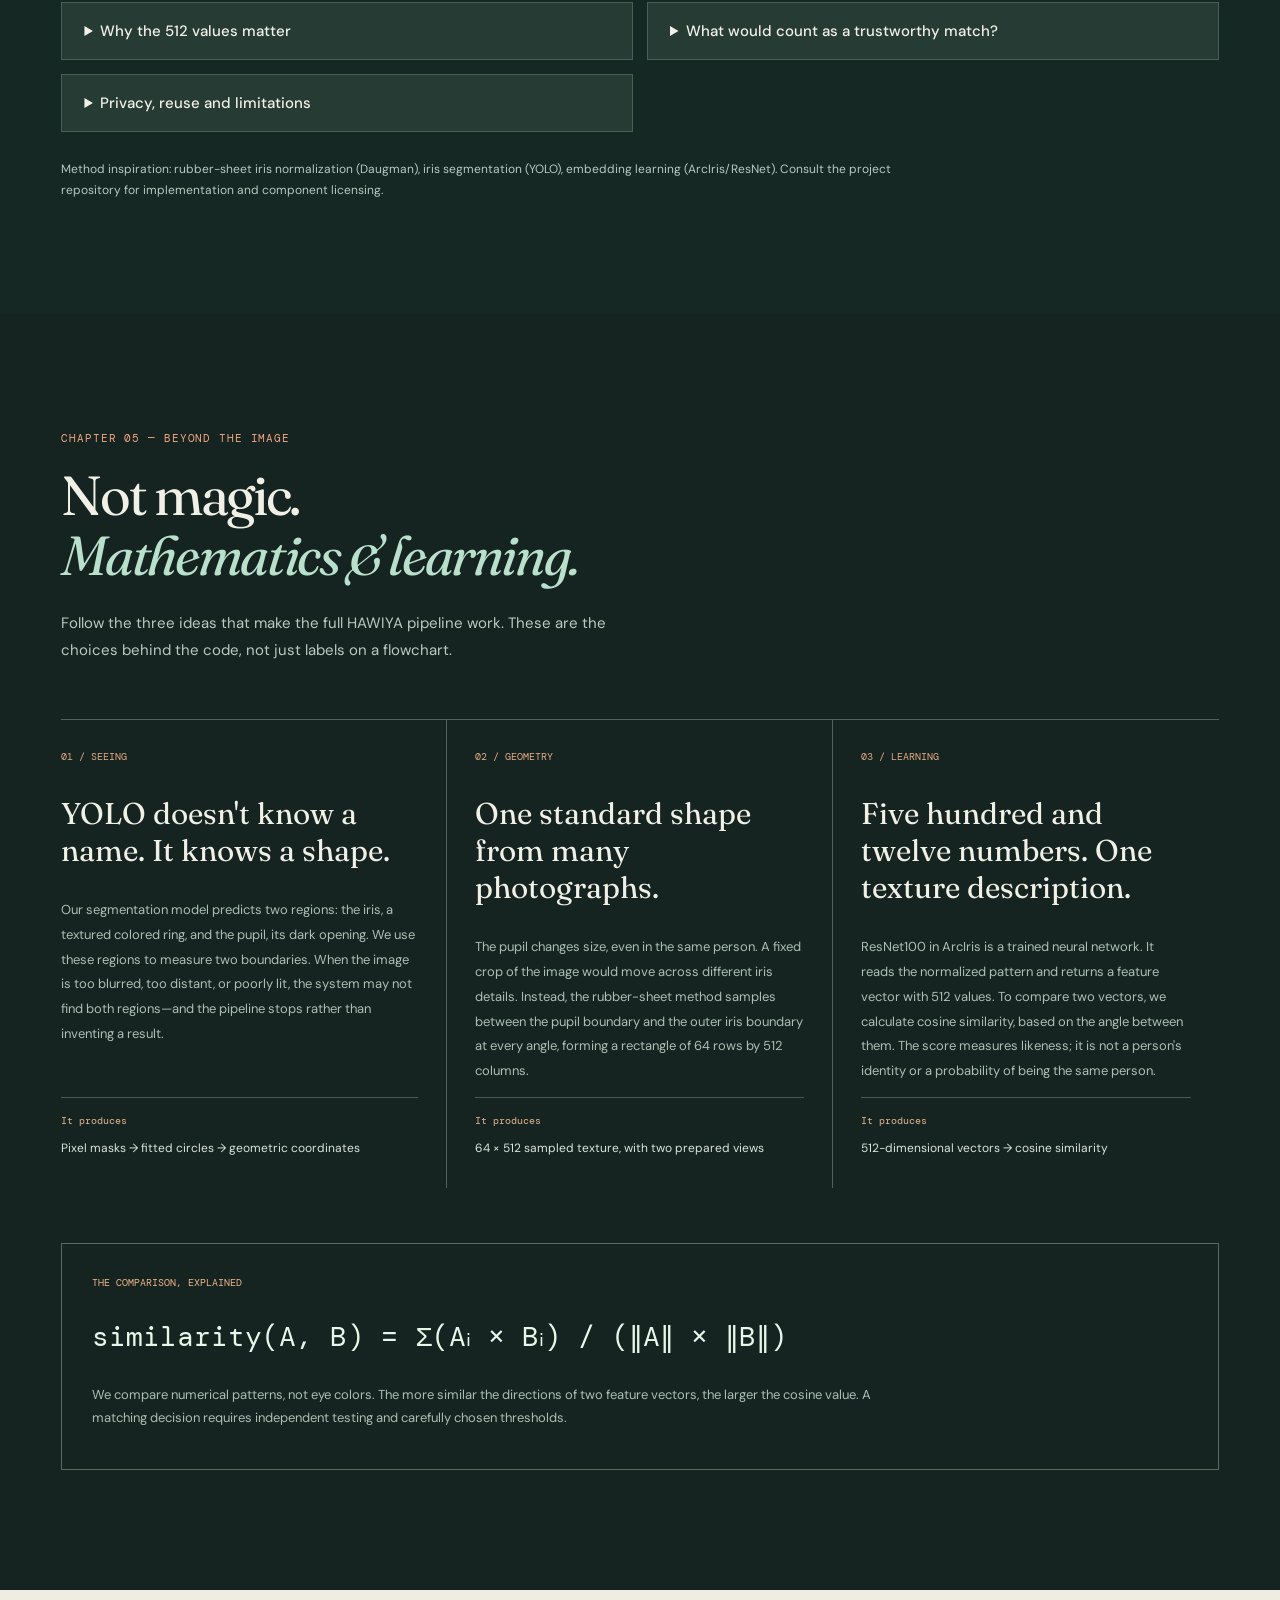
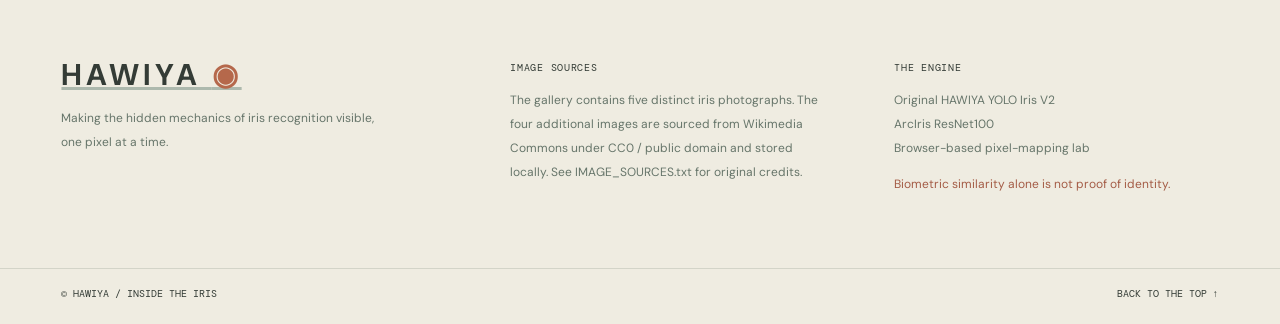
==== commit 3326e30e: "ؤ" ====
--- a/static/index.html
+++ b/static/index.html
@@ -8,13 +8,13 @@
 <link rel="preconnect" href="https://fonts.googleapis.com">
 <link rel="preconnect" href="https://fonts.gstatic.com" crossorigin>
 <link href="https://fonts.googleapis.com/css2?family=DM+Sans:wght@400;500;600;700&family=DM+Mono:wght@400;500&family=Fraunces:opsz,wght,SOFT,WONK@9..144,400,0,1;9..144,600,0,1&display=swap" rel="stylesheet">
-<link rel="stylesheet" href="/static/styles.css?v=9">
+<link rel="stylesheet" href="/static/styles.css?v=10">
 </head>
 <body>
 <a class="skip" href="#begin">Skip to eye lab</a>
 <header class="nav"><div class="shell nav-inside">
   <a class="wordmark" href="#top" aria-label="HAWIYA home"><span class="symbol">◉</span><span>HAWIYA<small>THE IRIS PROJECT</small></span></a>
-  <nav aria-label="Navigation"><a href="#story">The idea</a><a href="#begin">Explore</a><a href="#science">The science</a></nav>
+  <nav aria-label="Navigation"><a href="#story">The idea</a><a href="#begin">Explore</a><a href="#deep-dive">Deep Dive</a><a href="#research">Research</a></nav>
   <span class="ready-chip" id="readyChip"><b></b><span id="readyText">Connecting models</span></span>
 </div></header>
 <main id="top">
@@ -95,7 +95,53 @@
       </aside>
     </div>
   </div></section>
-  <section id="science" class="science-section"><div class="shell"><div class="science-top"><span class="chapter light-chapter">CHAPTER 05 — BEYOND THE IMAGE</span><h2>Not magic.<br><i>Mathematics &amp; learning.</i></h2><p>Follow the three ideas that make the full HAWIYA pipeline work. These are the choices behind the code, not just labels on a flowchart.</p></div>
+  
+<section id="deep-dive" class="data-lab" aria-labelledby="dataLabTitle">
+ <div class="shell">
+  <div class="data-lab-heading"><div><span class="chapter">CHAPTER 05 — DEEP DIVE / LIVE MEASUREMENTS</span><h2 id="dataLabTitle">Every number has <i>a reason.</i></h2><p>These readings come from the selected eye's actual AI analysis. The experiments below change pixels in your browser; they do not secretly re-run the neural networks.</p></div><a class="ink-link" href="#research">See methods and limitations ↗</a></div>
+  <div id="dataOrigin" class="data-origin" role="status">Waiting for an eye analysis. Run Analyze eye A to see model-computed values.</div>
+  <div class="data-metrics" aria-label="Live scientific metrics">
+    <div><span>IMAGE RESOLUTION</span><strong id="mResolution">—</strong><small>Source pixels</small></div>
+    <div><span>BRIGHTNESS</span><strong id="mBrightness">—</strong><small>Mean grayscale, 0–255</small></div>
+    <div><span>FOCUS PROXY</span><strong id="mFocus">—</strong><small>Laplacian variance, not an accuracy score</small></div>
+    <div><span>IRIS / PUPIL</span><strong id="mRatio">—</strong><small>Radius ratio, not person ID</small></div>
+    <div><span>IRIS REGION</span><strong id="mArea">—</strong><small>Approx. circle-ring area in px²</small></div>
+    <div><span>FEATURE OUTPUT</span><strong id="mFeatures">—</strong><small>512-D ArcIris vector, 16 grouped means shown</small></div>
+  </div>
+  <div class="data-panels">
+   <article class="data-panel"><div class="data-panel-kicker">01 / FROM LIGHT TO PIXELS</div><h3>What does brightness change?</h3><p>Adjust an on-screen preview and see how the grayscale histogram moves. This computes new pixel values here, <strong>not new YOLO confidence</strong>.</p>
+    <div class="data-experiment"><canvas id="lightPreview" width="360" height="220" aria-label="Brightness preview of selected eye"></canvas><canvas id="histogramCanvas" width="360" height="130" aria-label="Computed 256-bin grayscale histogram"></canvas></div>
+    <label for="lightOffset">Exposure simulation <output id="lightOut">0</output></label><input type="range" id="lightOffset" min="-90" max="90" value="0" step="5"><div class="experiment-output" id="lightMetrics">Preview mean: — / 255</div>
+   </article>
+   <article class="data-panel"><div class="data-panel-kicker">02–04 / YOLO → GEOMETRY → NORMALIZATION</div><h3>How much does an edge error matter?</h3><p>Use the real measured iris and pupil circles. Change the boundary controls above, then watch the actual browser-sampled strip and pixel changes.</p>
+    <dl class="data-definition"><div><dt>YOLO iris / pupil confidence</dt><dd id="mConf">—</dd></div><div><dt>Iris center (x, y)</dt><dd id="mIrisCenter">—</dd></div><div><dt>Pupil center (x, y)</dt><dd id="mPupilCenter">—</dd></div><div><dt>Iris / pupil radius</dt><dd id="mRadii">—</dd></div><div><dt>Adjusted annular area</dt><dd id="mAreaDelta">—</dd></div><div><dt>Strip pixel change vs 0 px edges</dt><dd id="mStripDifference">—</dd></div></dl>
+    <p class="data-footnote">The last two values are computed locally from the current slider offsets. A geometry change does not update the trained ArcIris embedding without a new model inference.</p>
+   </article>
+   <article class="data-panel"><div class="data-panel-kicker">05 / TEXTURE PREPROCESSING</div><h3>Reveal texture using gamma.</h3><p>Change the gamma curve and observe a transformed view of the unwrapped pixels. The neural network's original inputs remain unchanged.</p>
+    <canvas id="gammaPreview" width="512" height="130" aria-label="Gamma transformed iris strip preview"></canvas>
+    <label for="gammaLab">Gamma <output id="gammaOut">0.75</output></label><input type="range" id="gammaLab" min="0.4" max="2.0" value="0.75" step="0.05"><p class="experiment-output" id="gammaMetrics">Waiting for normalized texture</p>
+   </article>
+   <article class="data-panel"><div class="data-panel-kicker">06–07 / EMBEDDINGS & COMPARISON</div><h3>Numbers, not eye colors.</h3><p>ArcIris produces a normalized 512-value descriptor. Here we show the model's <strong>16 grouped means</strong>—not the private raw vector. Live comparison scores are displayed below.</p>
+    <div id="vectorBars" class="vector-bars" role="img" aria-label="16 group means computed from ArcIris features"></div>
+    <dl class="data-definition"><div><dt>Gray cosine similarity</dt><dd id="mGrayScore">—</dd></div><div><dt>Gamma cosine similarity</dt><dd id="mGammaScore">—</dd></div><div><dt>Score interpretation</dt><dd>Cosine, not match probability</dd></div></dl>
+    <p class="data-footnote">A reliable MATCH threshold requires an independent same-eye / different-eye validation dataset. Color labels in the earlier result card are experimental.</p>
+   </article>
+  </div>
+ </div>
+</section>
+<section id="research" class="research-lab" aria-labelledby="researchTitle"><div class="shell">
+ <span class="chapter light-chapter">CHAPTER 06 — RESEARCH & VALIDATION</span><h2 id="researchTitle">How far can we <i>trust the result?</i></h2><p class="research-lede">HAWIYA is a working educational prototype, not a certified biometric identity system. Explore exactly what is measured, what is inferred, and what remains unverified.</p>
+ <div class="research-grid">
+  <details open><summary>Pipeline provenance</summary><p>YOLO Iris V2 locates iris and pupil masks; geometry fits circles; the original normalization maps the ring to 64 × 512 samples; ArcIris ResNet100 extracts two 512-D descriptors from grayscale and gamma-adjusted normalized textures.</p><p>Live scan results are computed on the Python backend. The interactive strip, histogram, preview exposure and gamma experiment run in your browser. The two results are intentionally labeled separately.</p></details>
+  <details><summary>What the confidence score does — and does not — mean</summary><p>YOLO confidence measures confidence in a detected region, not the probability that a person's identity is known. Photo sharpness is a Laplacian-variance heuristic. Neither is a certified recognition-accuracy measurement.</p></details>
+  <details><summary>Why the 512 values matter</summary><p>A trained neural network encodes visual texture in a 512-dimensional embedding. Cosine similarity compares the directions of two embeddings: cos(A,B) = (A · B) / (||A|| ||B||). The 16 bars shown here are grouped means, not all 512 raw values.</p></details>
+  <details><summary>What would count as a trustworthy match?</summary><p>We must test genuinely distinct captures of the same eyes and captures of different eyes, then choose a threshold using an independent evaluation set. Report false-accept and false-reject rates, sample count, lighting conditions and failure-to-enroll cases. Until then, comparison outcomes are experimental.</p></details>
+  <details><summary>Privacy, reuse and limitations</summary><p>Iris images are sensitive biometric information. Upload only photos you have permission to use. The current server handles uploaded images for analysis; do not assume third-party hosting is private without checking deployment retention and logging. Model training provenance and licenses must be checked before public release.</p></details>
+ </div>
+ <p class="research-note">Method inspiration: rubber-sheet iris normalization (Daugman), iris segmentation (YOLO), embedding learning (ArcIris/ResNet). Consult the project repository for implementation and component licensing.</p>
+</div></section>
+
+<section id="science" class="science-section"><div class="shell"><div class="science-top"><span class="chapter light-chapter">CHAPTER 05 — BEYOND THE IMAGE</span><h2>Not magic.<br><i>Mathematics &amp; learning.</i></h2><p>Follow the three ideas that make the full HAWIYA pipeline work. These are the choices behind the code, not just labels on a flowchart.</p></div>
     <div class="science-articles">
       <article><span>01 / SEEING</span><h3>YOLO doesn't know a name. It knows a shape.</h3><p>Our segmentation model predicts two regions: the iris, a textured colored ring, and the pupil, its dark opening. We use these regions to measure two boundaries. When the image is too blurred, too distant, or poorly lit, the system may not find both regions—and the pipeline stops rather than inventing a result.</p><div class="science-detail"><strong>It produces</strong><span>Pixel masks → fitted circles → geometric coordinates</span></div></article>
       <article><span>02 / GEOMETRY</span><h3>One standard shape from many photographs.</h3><p>The pupil changes size, even in the same person. A fixed crop of the image would move across different iris details. Instead, the rubber-sheet method samples between the pupil boundary and the outer iris boundary at every angle, forming a rectangle of 64 rows by 512 columns.</p><div class="science-detail"><strong>It produces</strong><span>64 × 512 sampled texture, with two prepared views</span></div></article>
@@ -105,5 +151,6 @@
   </div></section>
 </main>
 <footer class="footer"><div class="shell footer-grid"><div><a class="footer-logo" href="#top">HAWIYA <span>◉</span></a><p>Making the hidden mechanics of iris recognition visible, one pixel at a time.</p></div><div><strong>IMAGE SOURCES</strong><p>The gallery contains five distinct iris photographs. The four additional images are sourced from Wikimedia Commons under CC0 / public domain and stored locally. See IMAGE_SOURCES.txt for original credits.</p></div><div><strong>THE ENGINE</strong><p>Original HAWIYA YOLO Iris V2<br>ArcIris ResNet100<br>Browser-based pixel-mapping lab</p><p class="quiet">Biometric similarity alone is not proof of identity.</p></div></div><div class="shell footer-end"><span>© HAWIYA / INSIDE THE IRIS</span><a href="#top">BACK TO THE TOP ↑</a></div></footer>
-<script src="/static/app.js?v=9" defer></script>
+<script src="/static/app.js?v=10" defer></script>
+<script src="/static/science_lab.js?v=10" defer></script>
 </body></html>
--- a/static/styles.css
+++ b/static/styles.css
@@ -33,3 +33,7 @@
 #begin,#analysis,#mechanism{scroll-margin-top:75px}
 @media(max-width:900px){.quickstart-inner{grid-template-columns:1fr}.quickstart-actions{grid-template-columns:repeat(3,minmax(0,1fr))}}
 @media(max-width:600px){.quickstart-actions{grid-template-columns:1fr}.quickstep{min-height:auto;padding:18px}}
+
+
+/* V1.0 research and live measurements, progressive enhancement to existing interface. */
+.data-lab{background:#edf1e9;color:#18352e;padding:100px 0;scroll-margin-top:72px}.data-lab-heading{display:flex;justify-content:space-between;gap:35px;align-items:end}.data-lab-heading h2,.research-lab h2{font:400 clamp(40px,5vw,73px)/1.08 Fraunces,Georgia,serif;margin:17px 0}.data-lab-heading h2 i,.research-lab h2 i{color:#b97f61}.data-lab-heading p{max-width:730px;font-size:15px;line-height:1.7;color:#4f655b}.data-origin{padding:13px 17px;margin:30px 0 18px;border-left:3px solid #588d7b;background:#dde9de;font:12px/1.6 'DM Mono',monospace}.data-metrics{display:grid;grid-template-columns:repeat(3,minmax(0,1fr));gap:1px;background:#becac0;border:1px solid #becac0}.data-metrics>div{display:flex;flex-direction:column;background:#fafaf5;gap:10px;padding:22px}.data-metrics span,.data-panel-kicker{font:10px 'DM Mono',monospace;letter-spacing:.09em;color:#587869}.data-metrics strong{font:600 clamp(19px,2vw,27px) 'DM Mono',monospace;overflow-wrap:anywhere}.data-metrics small{font-size:11px;color:#637368;line-height:1.5}.data-panels{display:grid;grid-template-columns:repeat(2,minmax(0,1fr));gap:17px;margin-top:20px}.data-panel{min-width:0;background:#fafaf6;border:1px solid #cbd6ca;padding:28px;display:flex;flex-direction:column;gap:15px}.data-panel h3{font:400 clamp(26px,2.3vw,37px)/1.2 Fraunces,Georgia,serif;margin:0}.data-panel p{font-size:13px;line-height:1.75;color:#4f665c;margin:0}.data-panel label{font-size:12px;font-weight:700;display:flex;justify-content:space-between}.data-panel input[type=range]{width:100%;accent-color:#a45c42;cursor:pointer}.data-experiment{display:grid;grid-template-columns:1fr 1fr;gap:10px;align-items:center}.data-experiment canvas,.data-panel>canvas{width:100%;height:auto;background:#182c29;display:block;border-radius:3px}.experiment-output{font:12px/1.5 'DM Mono',monospace!important;color:#284e40!important}.data-definition{display:grid;gap:0;margin:3px 0}.data-definition>div{display:flex;justify-content:space-between;align-items:baseline;gap:20px;padding:11px 0;border-bottom:1px solid #d6ded3}.data-definition dt{font-size:12px;color:#5c7167}.data-definition dd{font:12px 'DM Mono',monospace;margin:0;text-align:right;color:#193a2f}.data-footnote{font-size:11px!important;color:#6b766c!important}.vector-bars{height:115px;display:flex;align-items:center;gap:3px;border-bottom:1px solid #81988c;padding:6px 0}.vector-bars i{flex:1;display:block;min-height:2px;background:#448779}.vector-bars .negative{background:#be835f}.research-lab{background:#162824;color:#f2f0e8;padding:100px 0;scroll-margin-top:70px}.research-lede{font-size:15px;line-height:1.7;max-width:760px;color:#bdcfc3}.research-grid{display:grid;grid-template-columns:1fr 1fr;gap:14px;margin-top:35px}.research-grid details{background:#253b33;border:1px solid #466154;padding:18px 22px;align-self:start}.research-grid summary{cursor:pointer;font:500 15px 'DM Sans',sans-serif}.research-grid details p{font-size:13px;line-height:1.75;color:#ccdad0}.research-note{max-width:890px;margin-top:27px;font-size:12px;color:#b7c9bf;line-height:1.8}@media(max-width:840px){.data-metrics{grid-template-columns:repeat(2,minmax(0,1fr))}.data-panels,.research-grid{grid-template-columns:1fr}.data-lab-heading{display:block}.data-lab,.research-lab{padding:70px 0}}@media(max-width:520px){.data-metrics{grid-template-columns:1fr 1fr}.data-metrics>div{padding:14px}.data-experiment{grid-template-columns:1fr}.data-panel{padding:19px}.research-grid{grid-template-columns:1fr}}
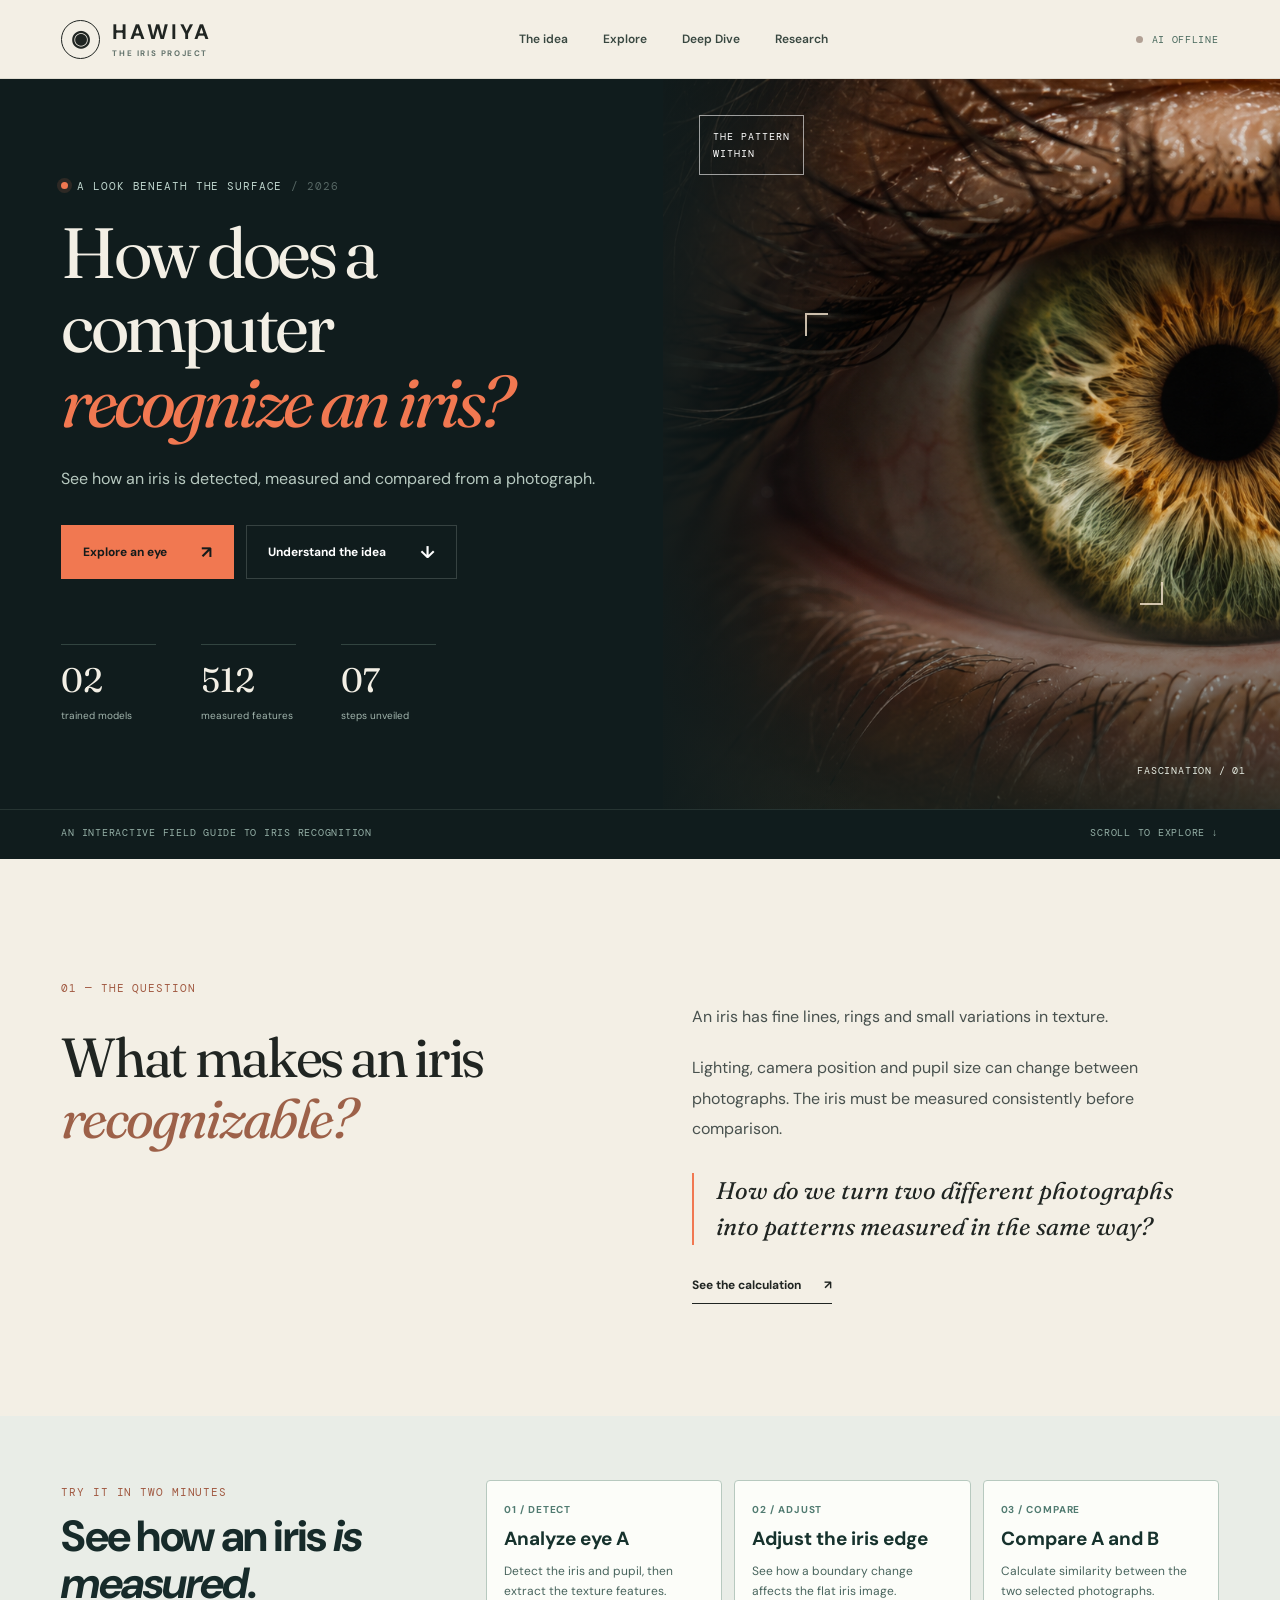
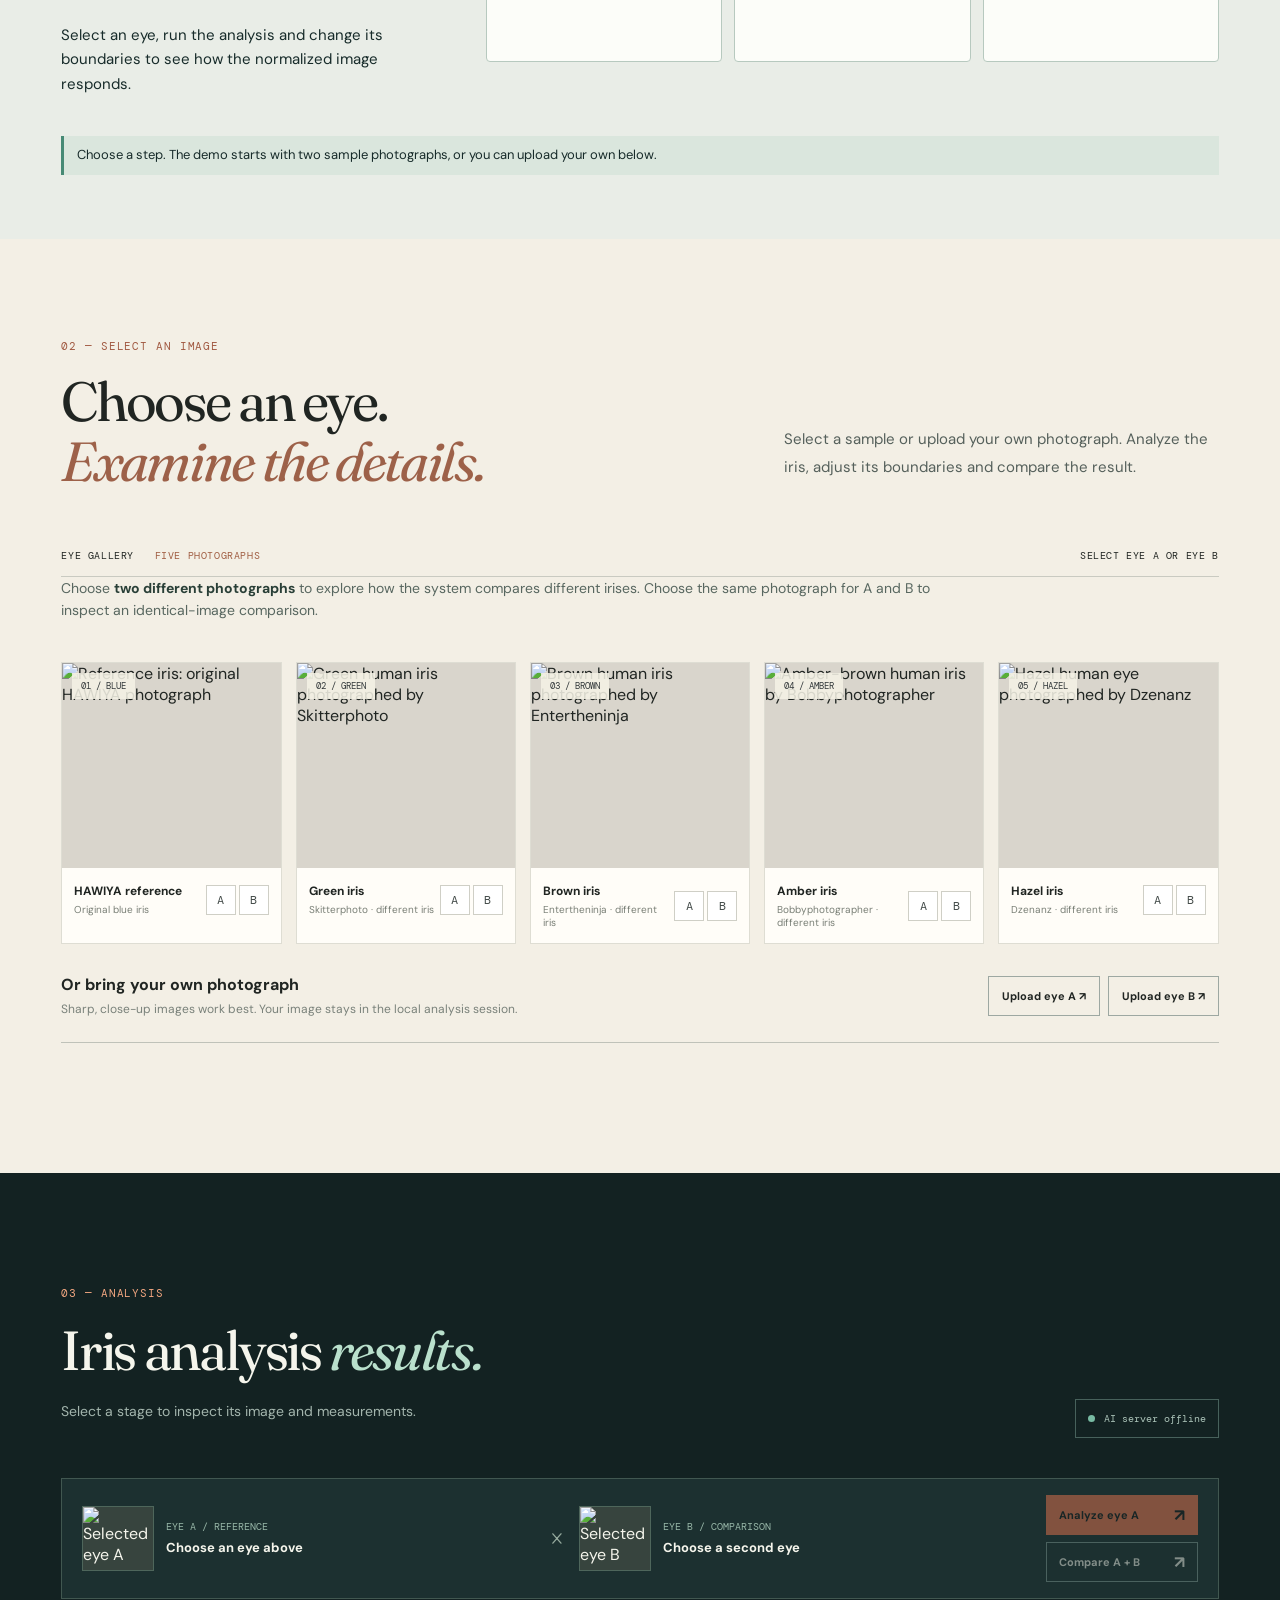
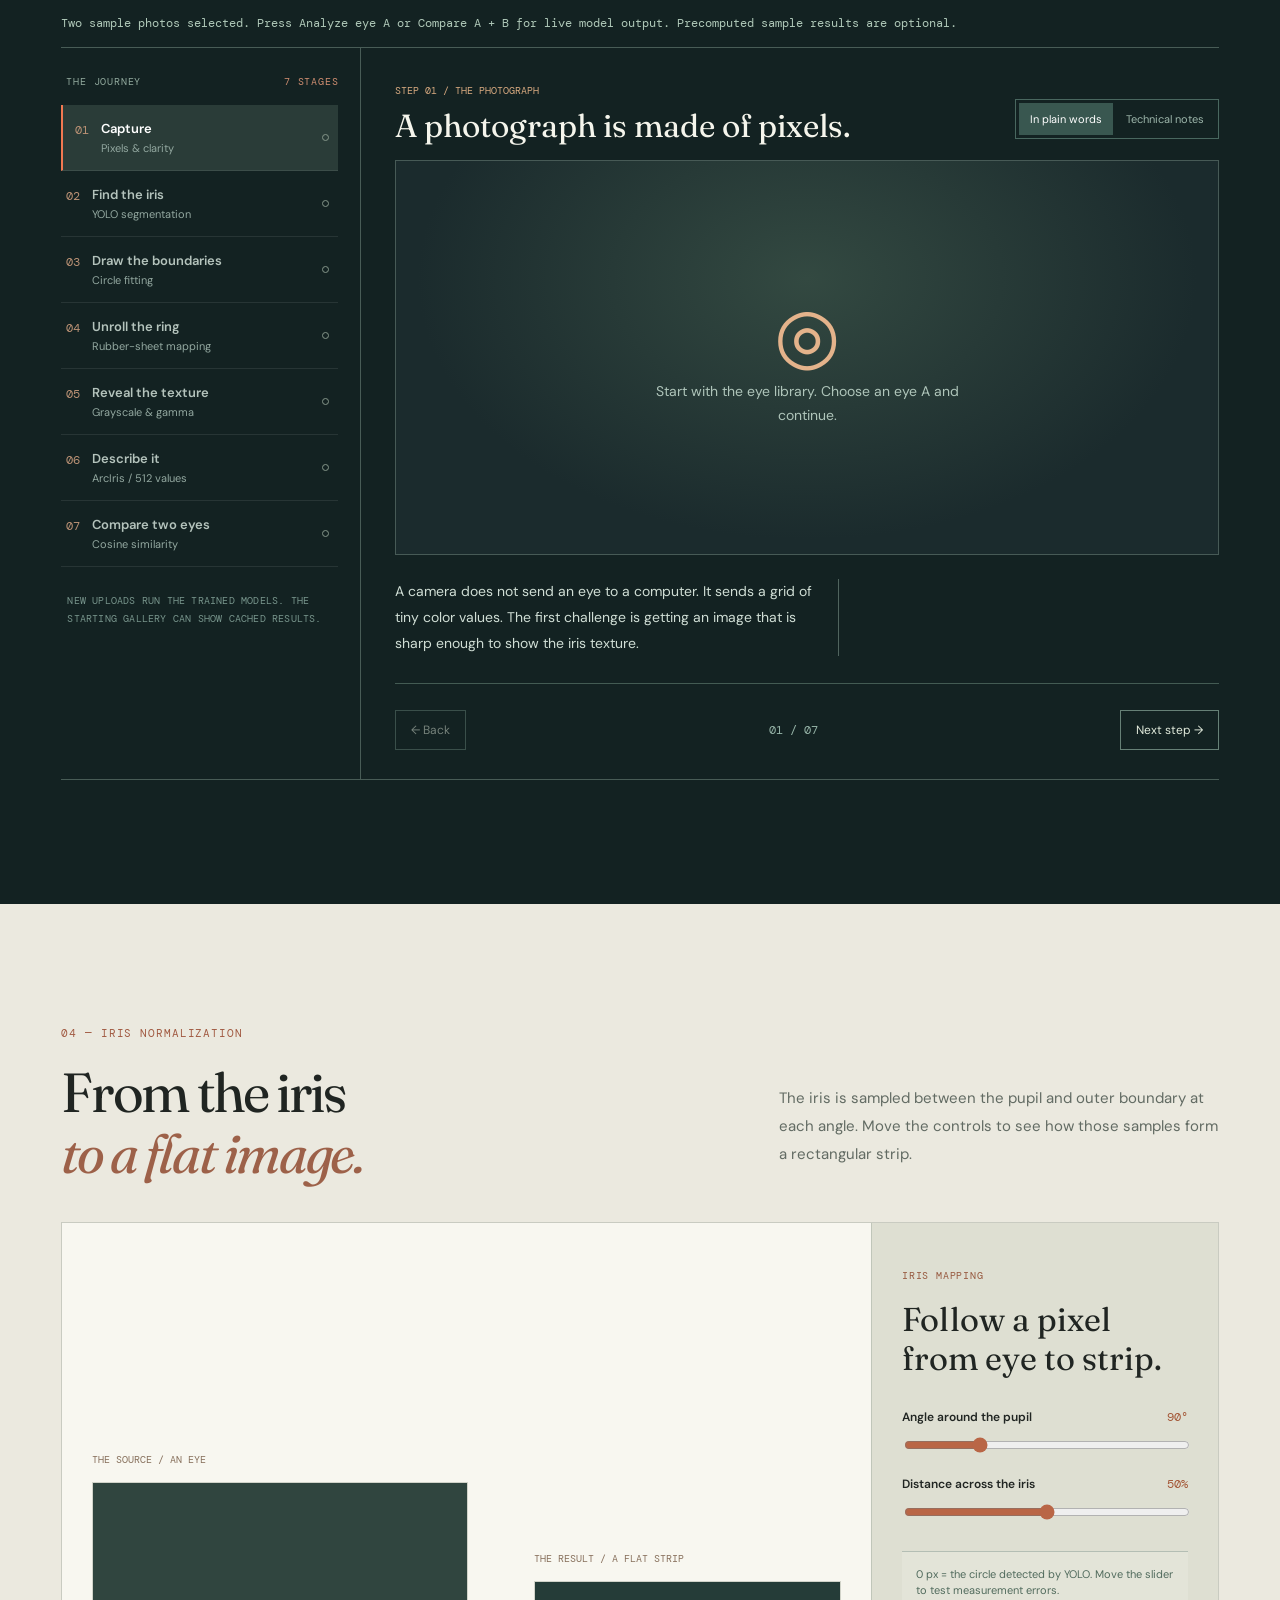
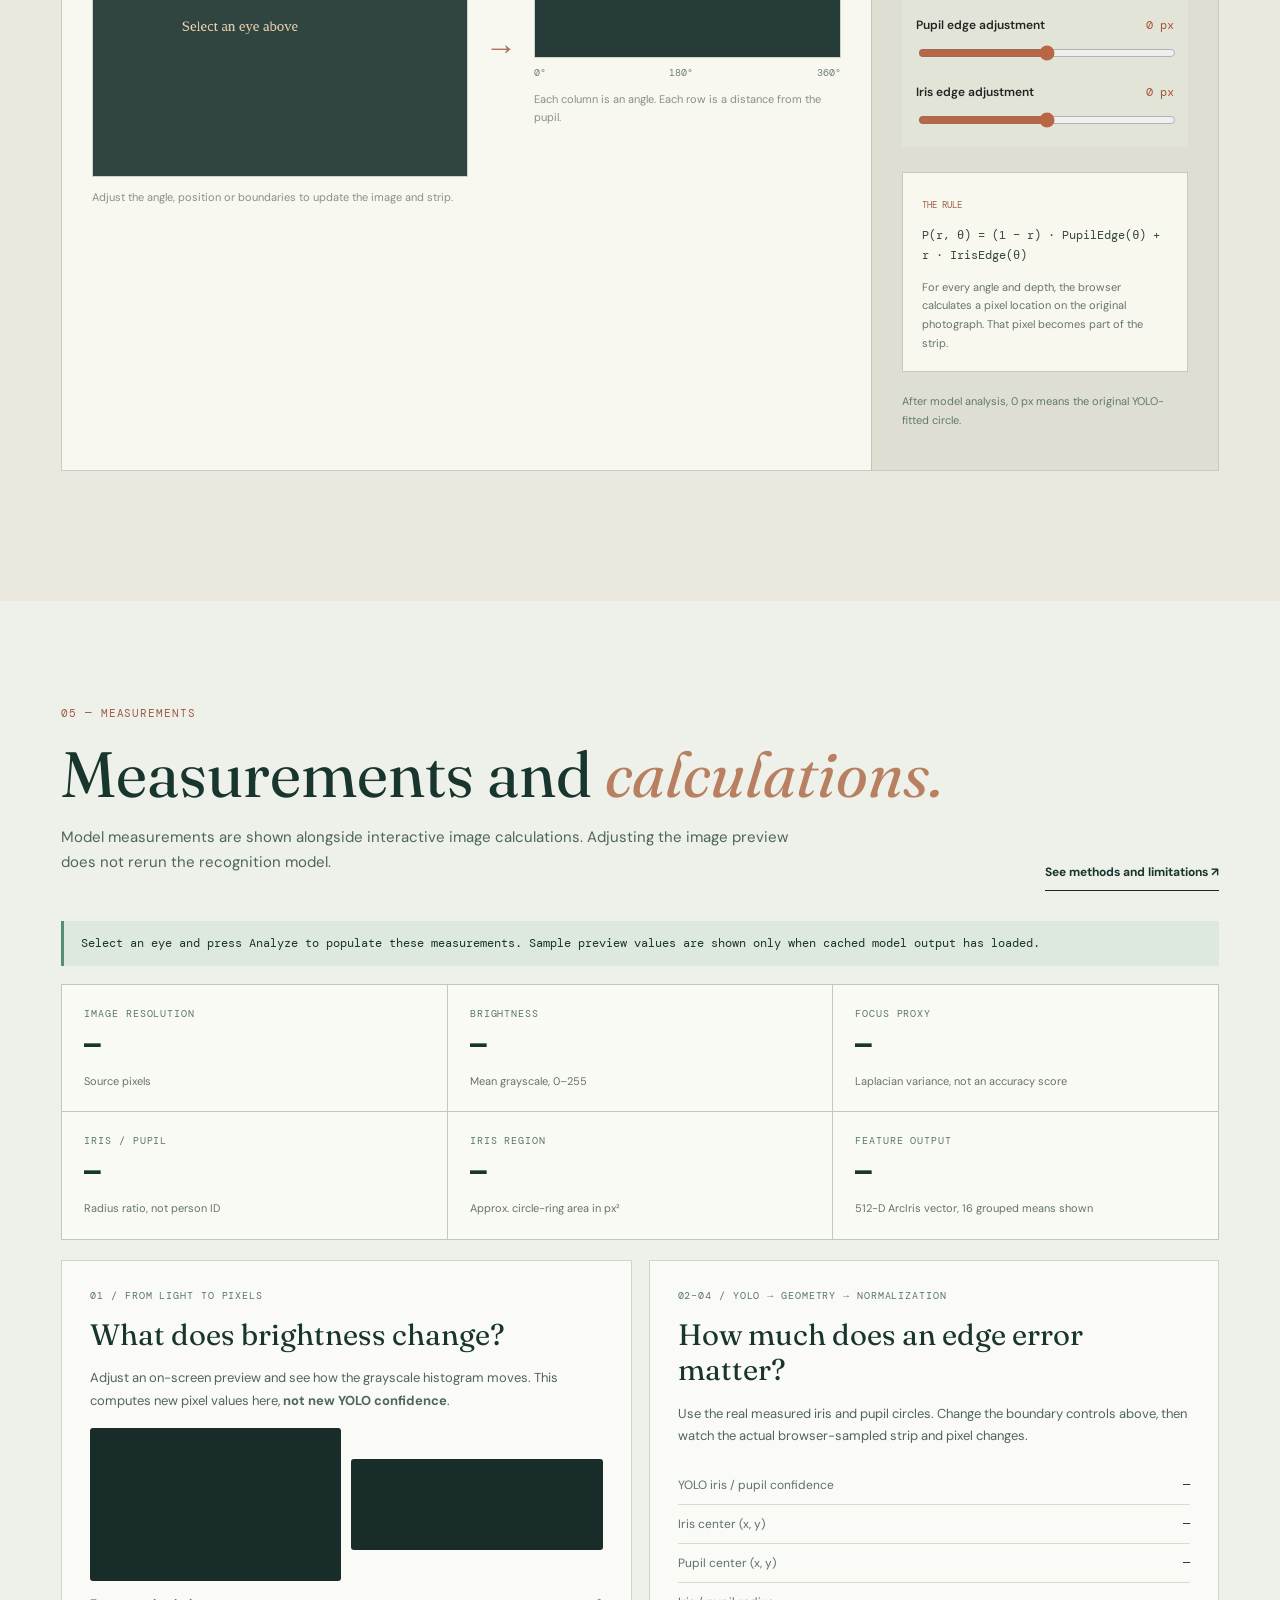
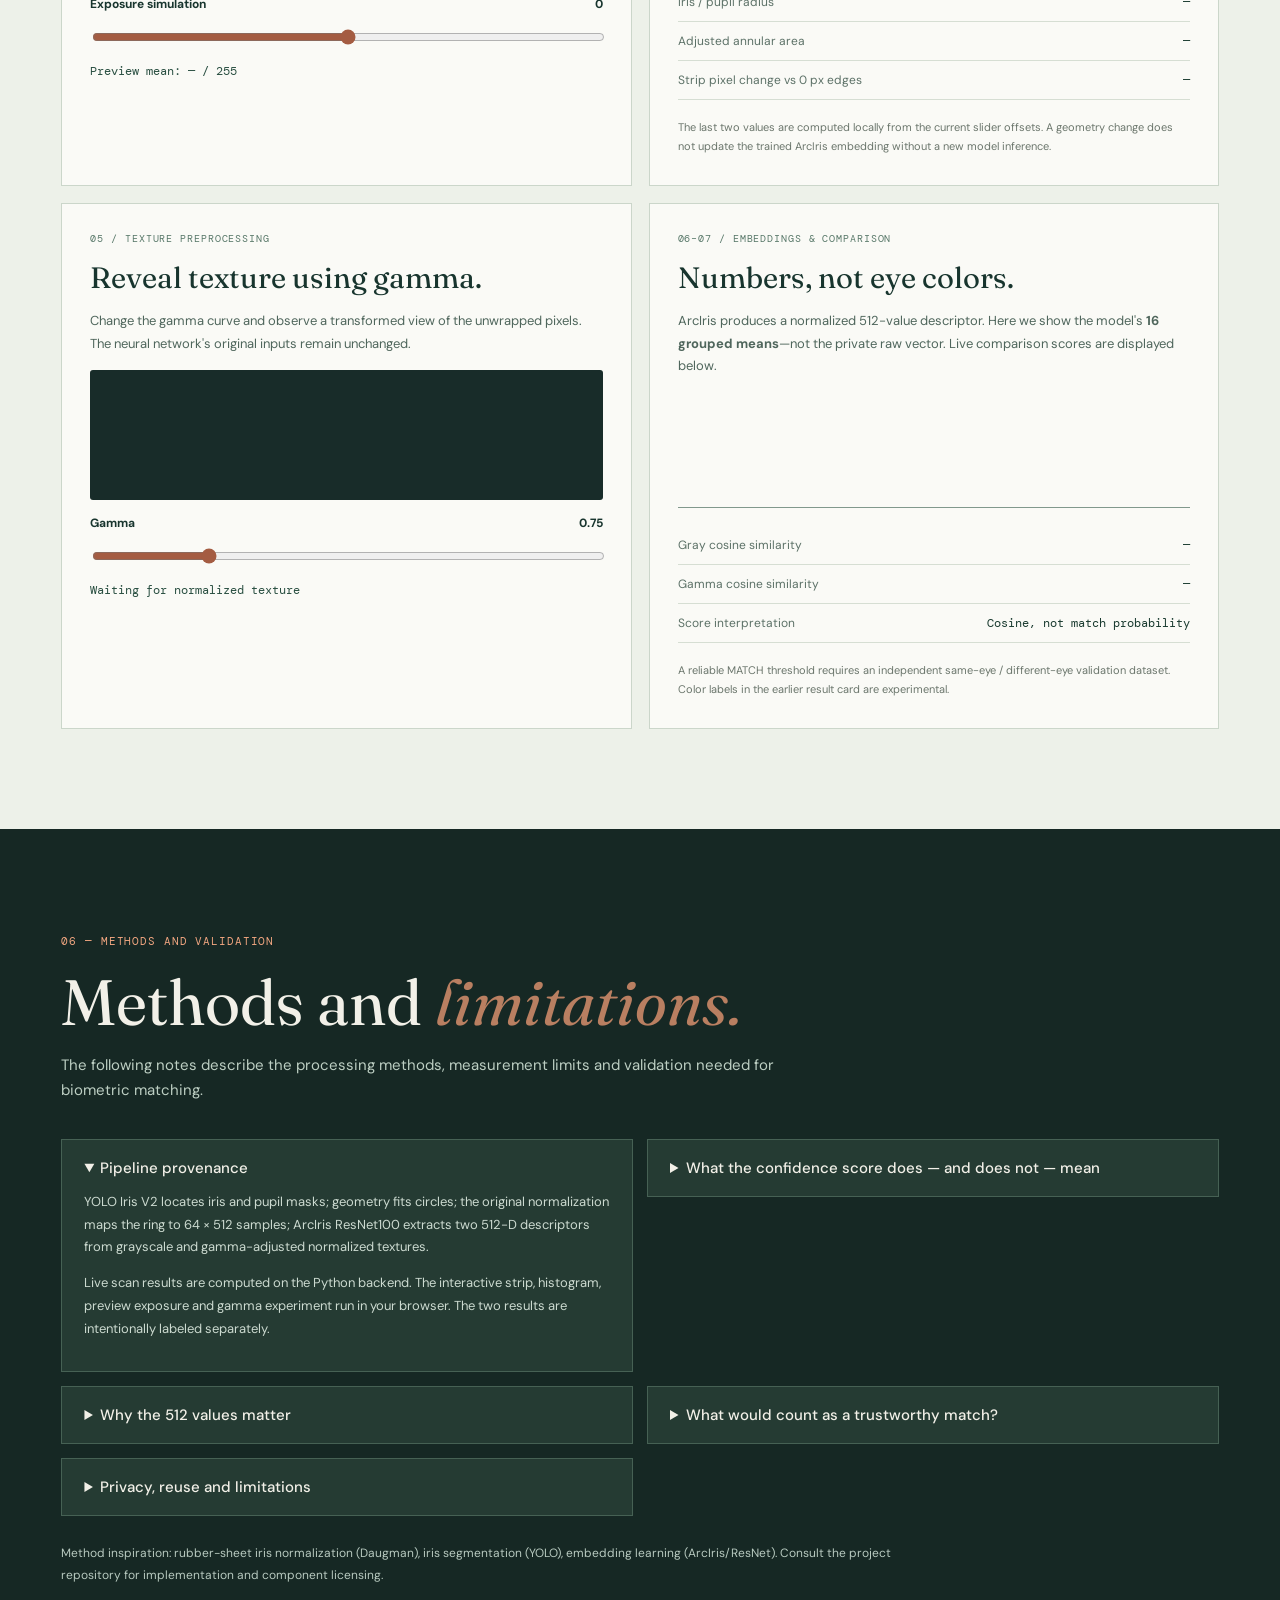
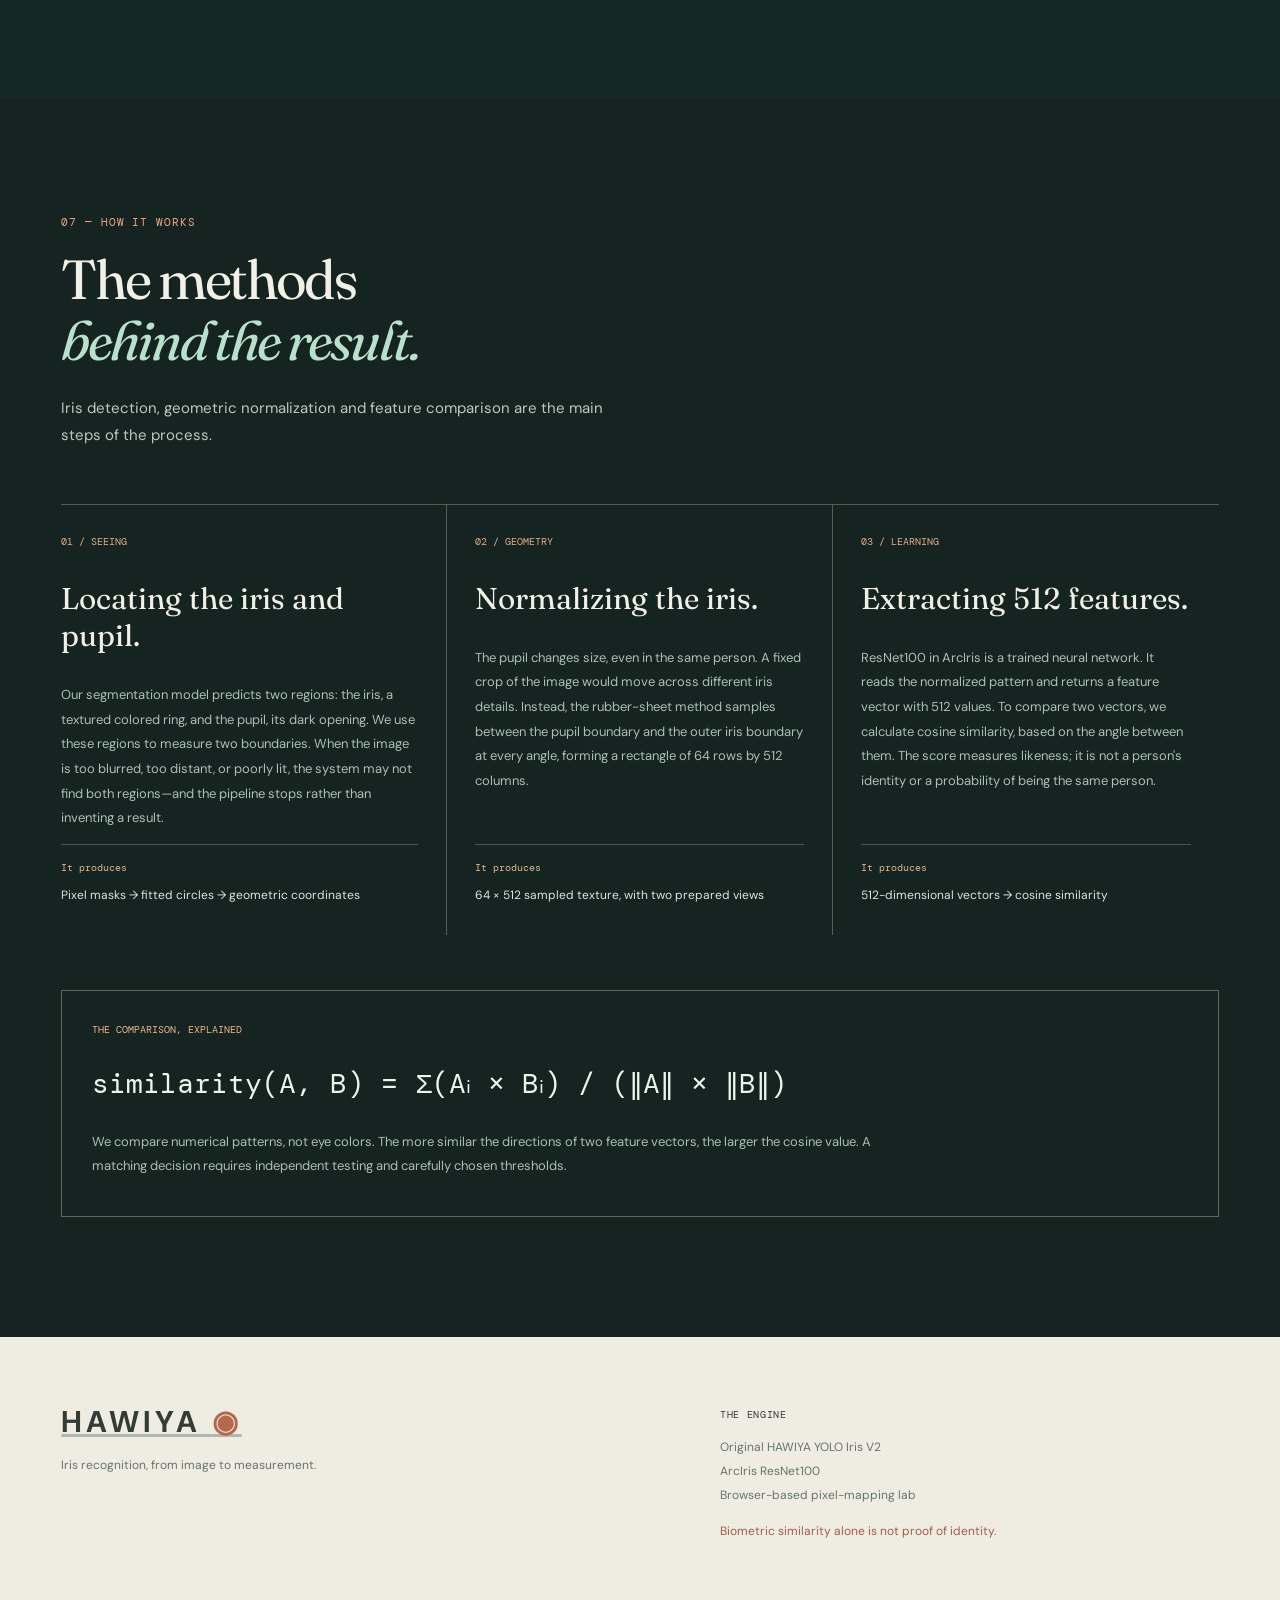
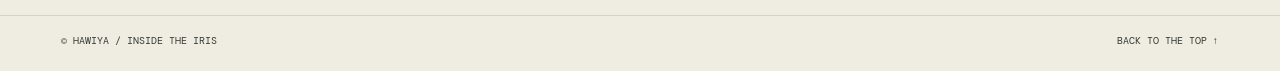
==== commit 0e3ab0d9: "ى" ====
--- a/static/index.html
+++ b/static/index.html
@@ -21,8 +21,8 @@
   <section class="hero" aria-labelledby="heroTitle">
     <div class="shell hero-inner">
       <div class="hero-copy"><div class="section-id"><span class="pulse"></span> A LOOK BENEATH THE SURFACE <span class="thin">/ 2026</span></div>
-        <h1 id="heroTitle">Every eye has <i>a story.</i><br>Here is how a computer <em>reads its pattern.</em></h1>
-        <p class="hero-sub">An eye looks simple until you get close. Follow one photograph through real detection, a remarkable geometric transformation, and an AI that turns texture into numbers.</p>
+        <h1 id="heroTitle">How does a computer<br><em>recognize an iris?</em></h1>
+        <p class="hero-sub">See how an iris is detected, measured and compared from a photograph.</p>
         <div class="hero-links"><a class="action primary" href="#begin">Explore an eye <span>↗</span></a><a class="action secondary" href="#story">Understand the idea <span>↓</span></a></div>
         <div class="hero-stats"><span><b>02</b><small>trained models</small></span><span><b>512</b><small>measured features</small></span><span><b>07</b><small>steps unveiled</small></span></div>
       </div>
@@ -30,21 +30,21 @@
     </div>
     <div class="hero-baseline shell"><span>AN INTERACTIVE FIELD GUIDE TO IRIS RECOGNITION</span><span>SCROLL TO EXPLORE ↓</span></div>
   </section>
-  <section id="story" class="premise"><div class="shell premise-grid"><div><span class="chapter">CHAPTER 01 — THE QUESTION</span><h2>What makes an iris <i>recognizable?</i></h2></div><div class="premise-copy"><p>Look at your eye in a mirror. The colored ring is not a flat color. It has fine lines, folds, openings, and tiny shapes.</p><p>But photographs change. The camera moves. The light changes. Your pupil grows and shrinks. Before a computer can compare two eyes, it must solve a harder question:</p><blockquote>How do we turn two different photographs into patterns measured in the same way?</blockquote><a href="#mechanism" class="ink-link">See the mathematical trick <span>↗</span></a></div></div></section>
+  <section id="story" class="premise"><div class="shell premise-grid"><div><span class="chapter">01 — THE QUESTION</span><h2>What makes an iris <i>recognizable?</i></h2></div><div class="premise-copy"><p>An iris has fine lines, rings and small variations in texture.</p><p>Lighting, camera position and pupil size can change between photographs. The iris must be measured consistently before comparison.</p><blockquote>How do we turn two different photographs into patterns measured in the same way?</blockquote><a href="#mechanism" class="ink-link">See the calculation <span>↗</span></a></div></div></section>
   <section id="quickstart" class="judge-quickstart" aria-labelledby="quickstartTitle">
     <div class="shell quickstart-inner">
-      <div class="quickstart-intro"><span class="chapter">TRY IT IN TWO MINUTES</span><h2 id="quickstartTitle">An eye becomes <i>a measurable pattern.</i></h2><p><strong>The question:</strong> How can a computer compare two irises when photographs change? Follow a real AI scan, then change the geometry yourself.</p></div>
+      <div class="quickstart-intro"><span class="chapter">TRY IT IN TWO MINUTES</span><h2 id="quickstartTitle">See how an iris <i>is measured.</i></h2><p>Select an eye, run the analysis and change its boundaries to see how the normalized image responds.</p></div>
       <div class="quickstart-actions">
-        <button class="quickstep" type="button" id="quickAnalyze"><span>01 / RUN THE AI</span><strong>Analyze eye A</strong><small>YOLO detects two boundaries; ArcIris extracts 512 features.</small></button>
-        <button class="quickstep" type="button" id="quickUnwrap"><span>02 / CHANGE ONE INPUT</span><strong>Change the iris edge</strong><small>Recompute the unwrapped pixels immediately in your browser.</small></button>
-        <button class="quickstep" type="button" id="quickCompare"><span>03 / GET A SCORE</span><strong>Compare A and B</strong><small>Run the trained AI on both photographs, not a fixed animation.</small></button>
+        <button class="quickstep" type="button" id="quickAnalyze"><span>01 / DETECT</span><strong>Analyze eye A</strong><small>Detect the iris and pupil, then extract the texture features.</small></button>
+        <button class="quickstep" type="button" id="quickUnwrap"><span>02 / ADJUST</span><strong>Adjust the iris edge</strong><small>See how a boundary change affects the flat iris image.</small></button>
+        <button class="quickstep" type="button" id="quickCompare"><span>03 / COMPARE</span><strong>Compare A and B</strong><small>Calculate similarity between the two selected photographs.</small></button>
       </div>
       <div id="quickProgress" class="quick-progress" role="status" aria-live="polite">Choose a step. The demo starts with two sample photographs, or you can upload your own below.</div>
     </div>
   </section>
-  <section id="begin" class="lab-intro shell"><div class="eyebrow">CHAPTER 02 — TAKE CONTROL</div><div class="lab-intro-line"><h2>Choose the eye.<br><i>Trace the science.</i></h2><p>Two sample eyes are selected to help you start. Press Analyze or Compare to run the models live, or upload your own images. Then experiment with the iris geometry below.</p></div></section>
+  <section id="begin" class="lab-intro shell"><div class="eyebrow">02 — SELECT AN IMAGE</div><div class="lab-intro-line"><h2>Choose an eye.<br><i>Examine the details.</i></h2><p>Select a sample or upload your own photograph. Analyze the iris, adjust its boundaries and compare the result.</p></div></section>
   <section class="specimens shell" aria-label="Eye photo gallery">
-    <div class="specimen-head"><span>THE EYE LIBRARY <b>05 DIFFERENT IRIS PHOTOGRAPHS</b></span><span>SELECT EYE A OR EYE B</span></div>
+    <div class="specimen-head"><span>EYE GALLERY <b>FIVE PHOTOGRAPHS</b></span><span>SELECT EYE A OR EYE B</span></div>
     <p class="gallery-tip">Choose <strong>two different photographs</strong> to explore how the system compares different irises. Choose the same photograph for A and B to inspect an identical-image comparison.</p>
     <div class="specimen-grid" id="specimenGrid">
       <article class="specimen" data-sample="original"><div class="specimen-img"><img src="/api/samples/original" alt="Reference iris: original HAWIYA photograph" loading="eager"><span class="stamp">01 / BLUE</span></div><div class="specimen-info"><div><strong>HAWIYA reference</strong><span>Original blue iris</span></div><div class="specimen-choices"><button type="button" data-which="a" data-sample="original" aria-label="Choose HAWIYA reference as eye A">A</button><button type="button" data-which="b" data-sample="original" aria-label="Choose HAWIYA reference as eye B">B</button></div></div></article>
@@ -56,7 +56,7 @@
     <div class="upload-bar"><div><strong>Or bring your own photograph</strong><span>Sharp, close-up images work best. Your image stays in the local analysis session.</span></div><div class="upload-actions"><label for="uploadA" class="outline-btn">Upload eye A ↗</label><input id="uploadA" type="file" accept="image/jpeg,image/png,image/webp" hidden><label for="uploadB" class="outline-btn">Upload eye B ↗</label><input id="uploadB" type="file" accept="image/jpeg,image/png,image/webp" hidden><label for="phoneA" class="outline-btn phone-input">Use phone camera ↗</label><input id="phoneA" type="file" accept="image/*" capture="environment" hidden></div></div>
   </section>
   <section class="analysis-bg" id="analysis"><div class="shell">
-    <div class="workspace-head"><div><span class="chapter light-chapter">CHAPTER 03 — INSIDE THE ENGINE</span><h2>Watch the image <i>change.</i></h2><p>We reveal each completed stage from the actual processing pipeline. Choose a result to inspect the image and see exactly what happened.</p></div><div class="workspace-mode"><span class="live-dot"></span><span id="serverState">Checking engine</span></div></div>
+    <div class="workspace-head"><div><span class="chapter light-chapter">03 — ANALYSIS</span><h2>Iris analysis <i>results.</i></h2><p>Select a stage to inspect its image and measurements.</p></div><div class="workspace-mode"><span class="live-dot"></span><span id="serverState">Checking engine</span></div></div>
     <div class="selected-pair">
       <div class="selected-eye"><img id="selectedAImg" alt="Selected eye A"><div><small>EYE A / REFERENCE</small><strong id="selectedAName">Choose an eye above</strong></div></div>
       <div class="pair-divider">×</div>
@@ -82,10 +82,10 @@
     </div>
   </div></section>
   <section id="mechanism" class="mechanism-section"><div class="shell">
-    <span class="chapter">CHAPTER 04 — THE BEAUTIFUL PART</span>
-    <div class="mechanism-heading"><h2>Unwrap a circle.<br><i>Keep the pattern.</i></h2><p>This is the step most people never see. A circular ring becomes a flat strip, using a position calculated for every pixel. Try moving through the iris and watch where your chosen point lands.</p></div>
-    <div class="mechanism-lab"><div class="mechanism-canvas"><div class="mech-views"><div class="mech-photo"><div class="mech-mini-title">THE SOURCE / AN EYE</div><canvas id="sourceCanvas" width="560" height="440" aria-label="Source iris with selected sampled pixel"></canvas><p>Move the sliders. The circle and the orange point are recalculated from the selected photograph.</p></div><div class="mech-arrow">→</div><div class="mech-strip"><div class="mech-mini-title">THE RESULT / A FLAT STRIP</div><canvas id="stripCanvas" width="512" height="128" aria-label="Unwrapped pixels of the selected iris"></canvas><div class="strip-axes"><span>0°</span><span>180°</span><span>360°</span></div><p id="coordReadout">Each column is an angle. Each row is a distance from the pupil.</p></div></div></div>
-      <aside class="mechanism-controls"><span class="micro">THE MATHEMATICS YOU CAN TOUCH</span><h3>Move one point.<br>Watch both images.</h3>
+    <span class="chapter">04 — IRIS NORMALIZATION</span>
+    <div class="mechanism-heading"><h2>From the iris<br><i>to a flat image.</i></h2><p>The iris is sampled between the pupil and outer boundary at each angle. Move the controls to see how those samples form a rectangular strip.</p></div>
+    <div class="mechanism-lab"><div class="mechanism-canvas"><div class="mech-views"><div class="mech-photo"><div class="mech-mini-title">THE SOURCE / AN EYE</div><canvas id="sourceCanvas" width="560" height="440" aria-label="Source iris with selected sampled pixel"></canvas><p>Adjust the angle, position or boundaries to update the image and strip.</p></div><div class="mech-arrow">→</div><div class="mech-strip"><div class="mech-mini-title">THE RESULT / A FLAT STRIP</div><canvas id="stripCanvas" width="512" height="128" aria-label="Unwrapped pixels of the selected iris"></canvas><div class="strip-axes"><span>0°</span><span>180°</span><span>360°</span></div><p id="coordReadout">Each column is an angle. Each row is a distance from the pupil.</p></div></div></div>
+      <aside class="mechanism-controls"><span class="micro">IRIS MAPPING</span><h3>Follow a pixel<br>from eye to strip.</h3>
         <label class="slider-label" for="angle"><span>Angle around the pupil</span><output id="angleOut">90°</output></label><input id="angle" type="range" min="0" max="359" value="90" step="1">
         <label class="slider-label" for="depth"><span>Distance across the iris</span><output id="depthOut">50%</output></label><input id="depth" type="range" min="0" max="100" value="50" step="1">
         <div class="extra-sliders"><label class="slider-label" for="inner"><span>Pupil edge adjustment</span><output id="innerOut">0 px</output></label><input id="inner" type="range" min="-20" max="20" value="0" step="1">
@@ -98,7 +98,7 @@
   
 <section id="deep-dive" class="data-lab" aria-labelledby="dataLabTitle">
  <div class="shell">
-  <div class="data-lab-heading"><div><span class="chapter">CHAPTER 05 — DEEP DIVE / LIVE MEASUREMENTS</span><h2 id="dataLabTitle">Every number has <i>a reason.</i></h2><p>These readings come from the selected eye's actual AI analysis. The experiments below change pixels in your browser; they do not secretly re-run the neural networks.</p></div><a class="ink-link" href="#research">See methods and limitations ↗</a></div>
+  <div class="data-lab-heading"><div><span class="chapter">05 — MEASUREMENTS</span><h2 id="dataLabTitle">Measurements and <i>calculations.</i></h2><p>Model measurements are shown alongside interactive image calculations. Adjusting the image preview does not rerun the recognition model.</p></div><a class="ink-link" href="#research">See methods and limitations ↗</a></div>
   <div id="dataOrigin" class="data-origin" role="status">Waiting for an eye analysis. Run Analyze eye A to see model-computed values.</div>
   <div class="data-metrics" aria-label="Live scientific metrics">
     <div><span>IMAGE RESOLUTION</span><strong id="mResolution">—</strong><small>Source pixels</small></div>
@@ -130,7 +130,7 @@
  </div>
 </section>
 <section id="research" class="research-lab" aria-labelledby="researchTitle"><div class="shell">
- <span class="chapter light-chapter">CHAPTER 06 — RESEARCH & VALIDATION</span><h2 id="researchTitle">How far can we <i>trust the result?</i></h2><p class="research-lede">HAWIYA is a working educational prototype, not a certified biometric identity system. Explore exactly what is measured, what is inferred, and what remains unverified.</p>
+ <span class="chapter light-chapter">06 — METHODS AND VALIDATION</span><h2 id="researchTitle">Methods and <i>limitations.</i></h2><p class="research-lede">The following notes describe the processing methods, measurement limits and validation needed for biometric matching.</p>
  <div class="research-grid">
   <details open><summary>Pipeline provenance</summary><p>YOLO Iris V2 locates iris and pupil masks; geometry fits circles; the original normalization maps the ring to 64 × 512 samples; ArcIris ResNet100 extracts two 512-D descriptors from grayscale and gamma-adjusted normalized textures.</p><p>Live scan results are computed on the Python backend. The interactive strip, histogram, preview exposure and gamma experiment run in your browser. The two results are intentionally labeled separately.</p></details>
   <details><summary>What the confidence score does — and does not — mean</summary><p>YOLO confidence measures confidence in a detected region, not the probability that a person's identity is known. Photo sharpness is a Laplacian-variance heuristic. Neither is a certified recognition-accuracy measurement.</p></details>
@@ -141,16 +141,16 @@
  <p class="research-note">Method inspiration: rubber-sheet iris normalization (Daugman), iris segmentation (YOLO), embedding learning (ArcIris/ResNet). Consult the project repository for implementation and component licensing.</p>
 </div></section>
 
-<section id="science" class="science-section"><div class="shell"><div class="science-top"><span class="chapter light-chapter">CHAPTER 05 — BEYOND THE IMAGE</span><h2>Not magic.<br><i>Mathematics &amp; learning.</i></h2><p>Follow the three ideas that make the full HAWIYA pipeline work. These are the choices behind the code, not just labels on a flowchart.</p></div>
+<section id="science" class="science-section"><div class="shell"><div class="science-top"><span class="chapter light-chapter">07 — HOW IT WORKS</span><h2>The methods<br><i>behind the result.</i></h2><p>Iris detection, geometric normalization and feature comparison are the main steps of the process.</p></div>
     <div class="science-articles">
-      <article><span>01 / SEEING</span><h3>YOLO doesn't know a name. It knows a shape.</h3><p>Our segmentation model predicts two regions: the iris, a textured colored ring, and the pupil, its dark opening. We use these regions to measure two boundaries. When the image is too blurred, too distant, or poorly lit, the system may not find both regions—and the pipeline stops rather than inventing a result.</p><div class="science-detail"><strong>It produces</strong><span>Pixel masks → fitted circles → geometric coordinates</span></div></article>
-      <article><span>02 / GEOMETRY</span><h3>One standard shape from many photographs.</h3><p>The pupil changes size, even in the same person. A fixed crop of the image would move across different iris details. Instead, the rubber-sheet method samples between the pupil boundary and the outer iris boundary at every angle, forming a rectangle of 64 rows by 512 columns.</p><div class="science-detail"><strong>It produces</strong><span>64 × 512 sampled texture, with two prepared views</span></div></article>
-      <article><span>03 / LEARNING</span><h3>Five hundred and twelve numbers. One texture description.</h3><p>ResNet100 in ArcIris is a trained neural network. It reads the normalized pattern and returns a feature vector with 512 values. To compare two vectors, we calculate cosine similarity, based on the angle between them. The score measures likeness; it is not a person's identity or a probability of being the same person.</p><div class="science-detail"><strong>It produces</strong><span>512-dimensional vectors → cosine similarity</span></div></article>
+      <article><span>01 / SEEING</span><h3>Locating the iris and pupil.</h3><p>Our segmentation model predicts two regions: the iris, a textured colored ring, and the pupil, its dark opening. We use these regions to measure two boundaries. When the image is too blurred, too distant, or poorly lit, the system may not find both regions—and the pipeline stops rather than inventing a result.</p><div class="science-detail"><strong>It produces</strong><span>Pixel masks → fitted circles → geometric coordinates</span></div></article>
+      <article><span>02 / GEOMETRY</span><h3>Normalizing the iris.</h3><p>The pupil changes size, even in the same person. A fixed crop of the image would move across different iris details. Instead, the rubber-sheet method samples between the pupil boundary and the outer iris boundary at every angle, forming a rectangle of 64 rows by 512 columns.</p><div class="science-detail"><strong>It produces</strong><span>64 × 512 sampled texture, with two prepared views</span></div></article>
+      <article><span>03 / LEARNING</span><h3>Extracting 512 features.</h3><p>ResNet100 in ArcIris is a trained neural network. It reads the normalized pattern and returns a feature vector with 512 values. To compare two vectors, we calculate cosine similarity, based on the angle between them. The score measures likeness; it is not a person's identity or a probability of being the same person.</p><div class="science-detail"><strong>It produces</strong><span>512-dimensional vectors → cosine similarity</span></div></article>
     </div>
     <div class="science-equation"><span>THE COMPARISON, EXPLAINED</span><div class="equation">similarity(A, B) = Σ(Aᵢ × Bᵢ) / (‖A‖ × ‖B‖)</div><p>We compare numerical patterns, not eye colors. The more similar the directions of two feature vectors, the larger the cosine value. A matching decision requires independent testing and carefully chosen thresholds.</p></div>
   </div></section>
 </main>
-<footer class="footer"><div class="shell footer-grid"><div><a class="footer-logo" href="#top">HAWIYA <span>◉</span></a><p>Making the hidden mechanics of iris recognition visible, one pixel at a time.</p></div><div><strong>IMAGE SOURCES</strong><p>The gallery contains five distinct iris photographs. The four additional images are sourced from Wikimedia Commons under CC0 / public domain and stored locally. See IMAGE_SOURCES.txt for original credits.</p></div><div><strong>THE ENGINE</strong><p>Original HAWIYA YOLO Iris V2<br>ArcIris ResNet100<br>Browser-based pixel-mapping lab</p><p class="quiet">Biometric similarity alone is not proof of identity.</p></div></div><div class="shell footer-end"><span>© HAWIYA / INSIDE THE IRIS</span><a href="#top">BACK TO THE TOP ↑</a></div></footer>
+<footer class="footer"><div class="shell footer-grid"><div><a class="footer-logo" href="#top">HAWIYA <span>◉</span></a><p>Iris recognition, from image to measurement.</p></div><div><strong>THE ENGINE</strong><p>Original HAWIYA YOLO Iris V2<br>ArcIris ResNet100<br>Browser-based pixel-mapping lab</p><p class="quiet">Biometric similarity alone is not proof of identity.</p></div></div><div class="shell footer-end"><span>© HAWIYA / INSIDE THE IRIS</span><a href="#top">BACK TO THE TOP ↑</a></div></footer>
 <script src="/static/app.js?v=10" defer></script>
 <script src="/static/science_lab.js?v=10" defer></script>
 </body></html>
--- a/static/styles.css
+++ b/static/styles.css
@@ -1,4 +1,4 @@
-:root{--night:#101c1d;--night2:#182727;--paper:#f3efe5;--white:#fcfaf4;--ink:#202522;--quiet:#77827b;--line:#d7d5cb;--mint:#b9e0cc;--orange:#f17851;--gold:#d6a06e;font-family:'DM Sans',Arial,sans-serif;color:var(--ink);background:var(--paper)}*{box-sizing:border-box}html{scroll-behavior:smooth;scroll-padding-top:84px}body{margin:0;min-width:320px}a{color:inherit}button,input{font:inherit}button,label{touch-action:manipulation}button{cursor:pointer}button:disabled{opacity:.48;cursor:not-allowed}button:focus-visible,a:focus-visible,input:focus-visible{outline:3px solid var(--orange);outline-offset:3px}.skip{position:fixed;z-index:200;top:0;left:-9999px;padding:15px;background:#fff;color:#111}.skip:focus{left:0}.shell{max-width:1460px;padding:0 clamp(22px,4.8vw,82px);margin:auto}.nav{position:sticky;top:0;z-index:70;background:var(--paper);border-bottom:1px solid #dedcd1}.nav-inside{display:flex;align-items:center;justify-content:space-between;min-height:78px;gap:24px}.wordmark{text-decoration:none;display:flex;align-items:center;gap:12px;font-weight:700;font-size:21px;letter-spacing:.14em;line-height:1}.wordmark small{display:block;color:#63736c;font-size:8px;letter-spacing:.2em;margin-top:6px}.symbol{display:grid;place-items:center;border:1px solid var(--ink);width:39px;height:39px;border-radius:50%;font-size:22px;letter-spacing:0}.nav nav{display:flex;gap:35px}.nav nav a{font-size:12px;text-decoration:none;font-weight:600;color:#384740}.nav nav a:hover{color:#bd5b3a}.ready-chip{display:inline-flex;align-items:center;gap:9px;color:#48685c;font:10px 'DM Mono',monospace;text-transform:uppercase;letter-spacing:.07em}.ready-chip b,.live-dot{display:inline-block;width:7px;height:7px;border-radius:50%;background:#b1a094}.ready-chip.is-ready b,.live-dot{background:#78bba3}.section-id,.chapter,.eyebrow,.micro{font:11px 'DM Mono',monospace;letter-spacing:.08em}.section-id{color:#bed5cd;display:flex;align-items:center;gap:9px}.section-id .thin{opacity:.4}.pulse{width:7px;height:7px;border-radius:50%;background:var(--orange);box-shadow:0 0 0 4px #e9795c23}.hero{background:var(--night);color:var(--paper);overflow:hidden}.hero-inner{display:grid;grid-template-columns:1.04fr .96fr;min-height:min(730px,90vh)}.hero-copy{padding:93px 40px 80px 0;display:flex;flex-direction:column;justify-content:center;position:relative;z-index:1}.hero h1{font-family:Fraunces,Georgia,serif;font-size:clamp(56px,5.55vw,95px);font-weight:400;line-height:1.05;letter-spacing:-.05em;margin:23px 0 24px;max-width:800px}.hero h1 i,.hero h1 em,.premise h2 i,.lab-intro h2 i,.workspace-head h2 i,.mechanism-heading h2 i,.science-top h2 i{font-style:italic;color:var(--mint);font-weight:400}.hero h1 em{color:var(--orange)}.hero-sub{font-size:16px;line-height:1.85;color:#b7c9c0;max-width:600px;margin:0}.hero-links{display:flex;gap:12px;flex-wrap:wrap;margin-top:32px}.action{border:1px solid transparent;min-height:54px;padding:0 21px;display:inline-flex;gap:34px;align-items:center;justify-content:space-between;text-decoration:none;font-size:12px;font-weight:700;transition:transform .16s,background .16s}.action span{font-size:17px}.action:hover:not(:disabled){transform:translateY(-2px)}.action.primary{background:var(--orange);color:#141b1b}.action.primary:hover:not(:disabled){background:#ffa17f}.action.secondary{border-color:#8b97934f;color:#fff}.action.outline-light{border-color:#7c9791;background:transparent;color:#f2f3e9}.hero-stats{display:flex;gap:45px;margin-top:65px}.hero-stats span{display:flex;gap:8px;flex-direction:column;border-top:1px solid #52676188;padding-top:14px;min-width:95px}.hero-stats b{font-family:Fraunces,serif;font-size:34px;font-weight:400}.hero-stats small{font-size:10px;color:#a1b4ac}.hero-eye{position:relative;min-height:630px;isolation:isolate;margin-right:calc(clamp(22px,4.8vw,82px)*-1);background:#2c2823;overflow:hidden}.hero-eye img{position:absolute;width:100%;height:100%;object-fit:cover;object-position:59% center;inset:0}.hero-image-shade{position:absolute;inset:0;background:linear-gradient(90deg,#101c1dda,#101c1d00 33%),linear-gradient(0deg,#111f1dc5,transparent 34%)}.hero-photo-tag{position:absolute;left:36px;top:36px;border:1px solid #ffffff94;color:#fff;padding:12px 13px;font:10px 'DM Mono',monospace;line-height:1.7;letter-spacing:.1em}.hero-index{position:absolute;bottom:32px;right:34px;font:10px 'DM Mono',monospace;letter-spacing:.08em;color:#e6ece2}.hero-corner{position:absolute;border:2px solid #f6e6d0;width:23px;height:23px;opacity:.8}.hero-corner.tl{top:32%;left:23%;border-right:0;border-bottom:0}.hero-corner.br{right:19%;bottom:28%;border-left:0;border-top:0}.hero-baseline{border-top:1px solid #52645c56;display:flex;justify-content:space-between;gap:30px;padding-top:16px;padding-bottom:20px;font:10px 'DM Mono',monospace;color:#94afa6;letter-spacing:.075em}.premise{padding:117px 0 122px;background:var(--paper)}.premise-grid{display:grid;grid-template-columns:1fr 1fr;gap:9%}.chapter{color:#a15a42}.premise h2,.lab-intro h2,.workspace-head h2,.mechanism-heading h2,.science-top h2{font:400 clamp(44px,4.3vw,73px)/1.1 Fraunces,Georgia,serif;letter-spacing:-.043em;margin:30px 0 15px}.premise h2 i,.lab-intro h2 i,.mechanism-heading h2 i{color:#9d6149}.premise-copy{padding-top:26px;max-width:555px}.premise-copy p{font-size:16px;line-height:1.9;margin:0 0 21px;color:#48514e}.premise blockquote{border-left:2px solid var(--orange);padding-left:22px;margin:28px 0;font:italic 24px/1.5 Fraunces,Georgia,serif}.ink-link{font-size:12px;text-decoration:none;font-weight:700;border-bottom:1px solid var(--ink);padding:10px 0}.ink-link span{margin-left:20px}.lab-intro{padding-top:100px;padding-bottom:34px}.eyebrow{color:#a15a42}.lab-intro-line{display:flex;align-items:end;justify-content:space-between;gap:40px}.lab-intro h2{margin-top:18px;margin-bottom:5px}.lab-intro-line p{max-width:435px;font-size:15px;line-height:1.85;color:#55605b}.specimens{padding-bottom:130px}.specimen-head{border-bottom:1px solid #c9cac1;display:flex;justify-content:space-between;gap:20px;padding:18px 0 14px;font:10px 'DM Mono',monospace;letter-spacing:.06em}.specimen-head b{font-weight:400;color:#a05e43;margin-left:14px}.specimen-grid{display:grid;grid-template-columns:repeat(5,minmax(0,1fr));gap:14px;padding-top:23px}.specimen{min-width:0;background:#fffdf8;border:1px solid #deddd3;transition:border-color .18s,transform .18s}.specimen:hover{border-color:#b08d6c;transform:translateY(-3px)}.specimen.selected-a{box-shadow:inset 0 0 0 2px #b94b31}.specimen.selected-b{box-shadow:inset 0 0 0 2px #4e8e86}.specimen-img{height:clamp(140px,16vw,232px);overflow:hidden;position:relative;background:#d9d5cc}.specimen-img img{width:100%;height:100%;object-fit:cover;transition:transform .4s}.specimen:hover img{transform:scale(1.045)}.stamp{position:absolute;top:10px;left:10px;background:#f5f3e6dc;color:#33393b;font:9px 'DM Mono',monospace;padding:7px 9px}.specimen-info{padding:15px 12px 14px;display:flex;justify-content:space-between;gap:6px;align-items:center}.specimen-info strong{display:block;font-size:12px}.specimen-info span{display:block;color:#797f76;font-size:10px;margin-top:4px}.specimen-choices{display:flex;gap:3px}.specimen-choices button{width:30px;height:30px;border:1px solid #cfcfc6;background:#fff;color:#424a48;font:12px 'DM Mono',monospace}.specimen-choices button[data-which=a].picked{background:#c2684c;border-color:#c2684c;color:white}.specimen-choices button[data-which=b].picked{background:#407f74;border-color:#407f74;color:white}.upload-bar{display:flex;justify-content:space-between;align-items:center;gap:30px;border-bottom:1px solid #bfc2b9;padding:30px 0 25px}.upload-bar strong{display:block;font-size:16px}.upload-bar span{display:block;font-size:12px;color:#79817a;margin-top:6px}.upload-actions{display:flex;gap:8px;flex-wrap:wrap}.outline-btn{display:flex;align-items:center;min-height:40px;padding:0 13px;border:1px solid #9da8a2;font-size:11px;font-weight:700;background:transparent;cursor:pointer}.outline-btn:hover{background:#e7e6d9}.analysis-bg{background:#132222;color:#f5f5ec;padding:108px 0 124px}.workspace-head{display:flex;align-items:end;justify-content:space-between;gap:32px;margin-bottom:40px}.light-chapter{color:#f1a680}.workspace-head h2{margin:18px 0;font-size:clamp(44px,4.3vw,70px)}.workspace-head h2 i,.science-top h2 i{color:var(--mint)}.workspace-head p{font-size:14px;line-height:1.8;max-width:520px;color:#a3b5ad}.workspace-mode{display:flex;align-items:center;gap:9px;font:10px 'DM Mono',monospace;color:#acc4b9;border:1px solid #47615b;padding:12px;white-space:nowrap}.selected-pair{display:grid;grid-template-columns:1fr auto 1fr auto;align-items:center;gap:15px;border:1px solid #415750;padding:16px 20px;background:#1c3030}.selected-eye{display:flex;align-items:center;gap:12px;min-width:0}.selected-eye img{width:72px;height:65px;object-fit:cover;background:#37443e;border:1px solid #4e665b}.selected-eye small{display:block;font:10px 'DM Mono',monospace;color:#98b7a8;margin-bottom:6px}.selected-eye strong{font-size:13px;display:block}.pair-divider{font:28px Fraunces,serif;color:#96aa9e}.pair-actions{display:flex;flex-direction:column;gap:7px}.pair-actions .action{min-height:40px;white-space:nowrap;padding:0 12px;font-size:11px}.job-message{font:12px 'DM Mono',monospace;color:#b0c9b9;padding:16px 0;min-height:56px}.job-message.error{color:#ffc5a9}.workspace-grid{display:grid;grid-template-columns:300px minmax(0,1fr);border-top:1px solid #485c56;border-bottom:1px solid #485c56}.process-rail{border-right:1px solid #485c56;padding:27px 22px 15px 0}.process-head{display:flex;justify-content:space-between;gap:15px;font:10px 'DM Mono',monospace;color:#91a99d;letter-spacing:.08em;margin:0 0 17px 5px}.process-head span{color:#d08e71}.process-step{display:flex;align-items:center;width:100%;border:0;border-bottom:1px solid #ffffff16;padding:15px 9px 15px 5px;text-align:left;gap:12px;background:transparent;color:#b4c3bc}.process-step.active{color:#fff;background:#2a3c38;border-left:2px solid var(--orange);padding-left:12px}.snum{font:12px 'DM Mono',monospace;color:#bb9275;align-self:flex-start;padding-top:2px}.process-step strong{font-size:13px;display:block;font-weight:600}.process-step small{font-size:11px;color:#93a8a0;display:block;margin-top:4px}.step-status{margin-left:auto;width:7px;height:7px;border-radius:50%;border:1px solid #85968a;flex:none}.process-step.complete .step-status{background:var(--mint);border-color:var(--mint)}.process-step.working .step-status{background:var(--orange);border-color:var(--orange);box-shadow:0 0 0 5px #f1785120}.rail-remark{font:10px/1.8 'DM Mono',monospace;color:#78958c;letter-spacing:.02em;padding:25px 6px}.inspector{min-width:0;padding:30px 0 29px 34px}.inspector-heading{display:flex;justify-content:space-between;gap:15px;align-items:center}.inspector-heading span{font:10px 'DM Mono',monospace;color:#d8aa80}.inspector h3{font:400 clamp(28px,2.5vw,42px)/1.12 Fraunces,Georgia,serif;margin:9px 0 16px}.inspector-switch{display:flex;border:1px solid #49675f;gap:2px;padding:3px}.inspector-switch button{border:0;background:transparent;color:#9db6ab;padding:9px 11px;font-size:11px;white-space:nowrap}.inspector-switch button.active{background:#395750;color:#fff}.inspect-media{min-height:395px;display:flex;align-items:center;justify-content:center;border:1px solid #475a56;background:radial-gradient(ellipse at 50% 30%,#334941,#1b2b2d 67%);padding:18px;overflow:hidden}.empty-stage{text-align:center;color:#afc5ba}.camera-box{font:76px Fraunces,serif;color:#e4b38b}.empty-stage p{max-width:310px;font-size:14px;line-height:1.7;margin:auto}.media-main{height:360px;width:100%;display:flex;align-items:center;justify-content:center;position:relative}.media-main img{max-height:100%;max-width:100%;object-fit:contain;display:block}.media-main.wide img{width:100%;max-height:350px;object-fit:contain}.view-grid{width:100%;display:grid;grid-template-columns:1fr 1fr;gap:14px}.view-grid>div{display:flex;flex-direction:column;gap:10px;min-width:0}.view-grid img{width:100%;height:260px;object-fit:contain;background:#1a2e2a}.media-label{font:10px 'DM Mono',monospace;color:#d9b69c}.feature-bars{height:235px;display:flex;align-items:end;gap:8px;padding:20px 10px;border-bottom:1px solid #91aaa0;width:100%}.feature-bars i{flex:1;background:linear-gradient(180deg,#f6ae82,#a9d2bb);min-width:2px}.feature-card{width:100%;max-width:720px}.feature-card .media-label{display:block;margin-bottom:20px}.confidence-pills{display:flex;gap:8px;margin-top:8px}.confidence-pills span{font:11px 'DM Mono',monospace;background:#28433d;padding:11px}.comparison-big{display:grid;grid-template-columns:1fr auto 1fr;gap:15px;align-items:center;width:100%}.comparison-big img{width:100%;height:280px;object-fit:contain}.comparison-big span{font-size:29px;color:var(--orange)}.comparison-metric{margin-top:12px;font:15px 'DM Mono',monospace;color:#e8d2ae}.inspector-under{display:grid;grid-template-columns:1fr .9fr;gap:20px;padding-top:24px}.inspector-under p{font-size:14px;line-height:1.85;color:#d0ded5;margin:0}.inspect-facts{border-left:1px solid #50645e;padding-left:18px;font:11px/1.9 'DM Mono',monospace;color:#a9c7b8;white-space:pre-line}.inspector-controls{display:flex;align-items:center;justify-content:space-between;padding-top:26px;margin-top:27px;border-top:1px solid #435b53}.inspector-controls span{font:12px 'DM Mono',monospace;color:#96b4a8}.ghost-light{background:transparent;border:1px solid #668076;color:#e2ebdc;padding:11px 15px;font-size:12px}.ghost-light:hover{border-color:var(--orange)}.mechanism-section{padding:117px 0 130px;background:#ebe9df}.mechanism-heading{display:flex;justify-content:space-between;align-items:end;gap:45px;margin-bottom:38px}.mechanism-heading h2{margin:20px 0 0}.mechanism-heading p{max-width:440px;font-size:15px;line-height:1.85;color:#626b63}.mechanism-lab{display:grid;grid-template-columns:1.4fr .6fr;min-height:540px;border:1px solid #c9cbc1;background:#f8f7f0}.mechanism-canvas{padding:30px;min-width:0}.mech-views{display:grid;grid-template-columns:1.1fr auto .9fr;gap:17px;align-items:center;height:100%}.mech-photo,.mech-strip{min-width:0;display:flex;flex-direction:column}.mech-mini-title{font:10px 'DM Mono',monospace;color:#87705c;margin-bottom:16px}.mech-photo canvas,.mech-strip canvas{width:100%;border:1px solid #d1d3c9;background:#1d2c2c;display:block}.mech-photo canvas{aspect-ratio:1.27/1}.mech-strip canvas{aspect-ratio:4/1;image-rendering:auto}.mech-photo p,.mech-strip p{font-size:11px;line-height:1.7;color:#879087;min-height:40px}.mech-arrow{font:32px Fraunces,serif;color:#aa7052}.strip-axes{display:flex;justify-content:space-between;font:10px 'DM Mono',monospace;margin-top:8px;color:#71807a}.mechanism-controls{background:#dedfd2;border-left:1px solid #c0c6ba;padding:40px 30px}.mechanism-controls .micro{font-size:10px;color:#96583e}.mechanism-controls h3{font:400 33px/1.2 Fraunces,Georgia,serif;margin:16px 0 30px}.slider-label{display:flex;justify-content:space-between;align-items:center;gap:9px;font-size:12px;font-weight:600;margin:18px 0 10px}.slider-label output{font:12px 'DM Mono',monospace;color:#a45737}.mechanism-controls input[type=range]{width:100%;accent-color:#b96646;cursor:pointer}.extra-sliders{border-top:1px solid #bac3b6;margin-top:25px;padding-top:8px}.formula-note{background:#f8f8ef;border:1px solid #c4cabc;padding:19px;margin-top:25px}.formula-note b{font:9px 'DM Mono',monospace;color:#9d6149}.formula-note code{display:block;font:12px/1.7 'DM Mono',monospace;color:#34473e;margin:12px 0;word-break:break-word}.formula-note p{margin:0;font-size:11px;line-height:1.7;color:#65746c}.mech-status{font-size:11px;line-height:1.7;color:#5f796e;margin-top:20px}.science-section{background:#152421;color:#f1f0e7;padding:112px 0 120px}.science-top h2{margin-top:18px;margin-bottom:24px}.science-top p{max-width:560px;color:#b9cbbf;font-size:15px;line-height:1.8}.science-articles{display:grid;grid-template-columns:repeat(3,1fr);border-top:1px solid #516158;margin-top:55px}.science-articles article{padding:30px 28px 30px 0;border-right:1px solid #516158;display:flex;flex-direction:column;min-width:0}.science-articles article+article{padding-left:28px}.science-articles article:last-child{border-right:0}.science-articles article>span{font:10px 'DM Mono',monospace;color:#e6ab84}.science-articles h3{font:400 30px/1.24 Fraunces,Georgia,serif;margin:32px 0 16px}.science-articles p{color:#acbfb3;font-size:13px;line-height:1.9}.science-detail{margin-top:auto;border-top:1px solid #455b4f;padding-top:16px}.science-detail strong{display:block;font:10px 'DM Mono',monospace;color:#e5b58e;margin-bottom:9px}.science-detail span{font-size:12px;line-height:1.6;color:#dae5dc}.science-equation{margin-top:55px;border:1px solid #556d5d;padding:26px 30px}.science-equation span{font:10px 'DM Mono',monospace;color:#efb48c}.equation{font:clamp(17px,2.2vw,29px)/1.5 'DM Mono',monospace;color:#e8f7ea;overflow-wrap:anywhere;margin:25px 0}.science-equation p{font-size:13px;line-height:1.8;color:#abbfb0;max-width:800px}.footer{background:#efece1;color:#343c36;padding-top:65px}.footer-grid{display:grid;grid-template-columns:1.2fr 1fr 1fr;gap:60px}.footer-logo{font-size:30px;font-weight:700;text-decoration:none;letter-spacing:.13em}.footer-logo span{color:#b5684b}.footer-grid p{font-size:12px;line-height:2;color:#66756a;max-width:320px}.footer-grid strong{font:10px 'DM Mono',monospace;letter-spacing:.07em}.footer-grid a{color:inherit;text-decoration:underline;text-decoration-color:#adb9ad}.footer-grid .quiet{color:#a45c46}.footer-end{display:flex;justify-content:space-between;border-top:1px solid #d3d4c8;padding-top:18px;padding-bottom:24px;margin-top:60px;font:10px 'DM Mono',monospace}.footer-end a{text-decoration:none}
+:root{--night:#101c1d;--night2:#182727;--paper:#f3efe5;--white:#fcfaf4;--ink:#202522;--quiet:#77827b;--line:#d7d5cb;--mint:#b9e0cc;--orange:#f17851;--gold:#d6a06e;font-family:'DM Sans',Arial,sans-serif;color:var(--ink);background:var(--paper)}*{box-sizing:border-box}html{scroll-behavior:smooth;scroll-padding-top:84px}body{margin:0;min-width:320px}a{color:inherit}button,input{font:inherit}button,label{touch-action:manipulation}button{cursor:pointer}button:disabled{opacity:.48;cursor:not-allowed}button:focus-visible,a:focus-visible,input:focus-visible{outline:3px solid var(--orange);outline-offset:3px}.skip{position:fixed;z-index:200;top:0;left:-9999px;padding:15px;background:#fff;color:#111}.skip:focus{left:0}.shell{max-width:1460px;padding:0 clamp(22px,4.8vw,82px);margin:auto}.nav{position:sticky;top:0;z-index:70;background:var(--paper);border-bottom:1px solid #dedcd1}.nav-inside{display:flex;align-items:center;justify-content:space-between;min-height:78px;gap:24px}.wordmark{text-decoration:none;display:flex;align-items:center;gap:12px;font-weight:700;font-size:21px;letter-spacing:.14em;line-height:1}.wordmark small{display:block;color:#63736c;font-size:8px;letter-spacing:.2em;margin-top:6px}.symbol{display:grid;place-items:center;border:1px solid var(--ink);width:39px;height:39px;border-radius:50%;font-size:22px;letter-spacing:0}.nav nav{display:flex;gap:35px}.nav nav a{font-size:12px;text-decoration:none;font-weight:600;color:#384740}.nav nav a:hover{color:#bd5b3a}.ready-chip{display:inline-flex;align-items:center;gap:9px;color:#48685c;font:10px 'DM Mono',monospace;text-transform:uppercase;letter-spacing:.07em}.ready-chip b,.live-dot{display:inline-block;width:7px;height:7px;border-radius:50%;background:#b1a094}.ready-chip.is-ready b,.live-dot{background:#78bba3}.section-id,.chapter,.eyebrow,.micro{font:11px 'DM Mono',monospace;letter-spacing:.08em}.section-id{color:#bed5cd;display:flex;align-items:center;gap:9px}.section-id .thin{opacity:.4}.pulse{width:7px;height:7px;border-radius:50%;background:var(--orange);box-shadow:0 0 0 4px #e9795c23}.hero{background:var(--night);color:var(--paper);overflow:hidden}.hero-inner{display:grid;grid-template-columns:1.04fr .96fr;min-height:min(730px,90vh)}.hero-copy{padding:93px 40px 80px 0;display:flex;flex-direction:column;justify-content:center;position:relative;z-index:1}.hero h1{font-family:Fraunces,Georgia,serif;font-size:clamp(56px,5.55vw,95px);font-weight:400;line-height:1.05;letter-spacing:-.05em;margin:23px 0 24px;max-width:800px}.hero h1 i,.hero h1 em,.premise h2 i,.lab-intro h2 i,.workspace-head h2 i,.mechanism-heading h2 i,.science-top h2 i{font-style:italic;color:var(--mint);font-weight:400}.hero h1 em{color:var(--orange)}.hero-sub{font-size:16px;line-height:1.85;color:#b7c9c0;max-width:600px;margin:0}.hero-links{display:flex;gap:12px;flex-wrap:wrap;margin-top:32px}.action{border:1px solid transparent;min-height:54px;padding:0 21px;display:inline-flex;gap:34px;align-items:center;justify-content:space-between;text-decoration:none;font-size:12px;font-weight:700;transition:transform .16s,background .16s}.action span{font-size:17px}.action:hover:not(:disabled){transform:translateY(-2px)}.action.primary{background:var(--orange);color:#141b1b}.action.primary:hover:not(:disabled){background:#ffa17f}.action.secondary{border-color:#8b97934f;color:#fff}.action.outline-light{border-color:#7c9791;background:transparent;color:#f2f3e9}.hero-stats{display:flex;gap:45px;margin-top:65px}.hero-stats span{display:flex;gap:8px;flex-direction:column;border-top:1px solid #52676188;padding-top:14px;min-width:95px}.hero-stats b{font-family:Fraunces,serif;font-size:34px;font-weight:400}.hero-stats small{font-size:10px;color:#a1b4ac}.hero-eye{position:relative;min-height:630px;isolation:isolate;margin-right:calc(clamp(22px,4.8vw,82px)*-1);background:#2c2823;overflow:hidden}.hero-eye img{position:absolute;width:100%;height:100%;object-fit:cover;object-position:59% center;inset:0}.hero-image-shade{position:absolute;inset:0;background:linear-gradient(90deg,#101c1dda,#101c1d00 33%),linear-gradient(0deg,#111f1dc5,transparent 34%)}.hero-photo-tag{position:absolute;left:36px;top:36px;border:1px solid #ffffff94;color:#fff;padding:12px 13px;font:10px 'DM Mono',monospace;line-height:1.7;letter-spacing:.1em}.hero-index{position:absolute;bottom:32px;right:34px;font:10px 'DM Mono',monospace;letter-spacing:.08em;color:#e6ece2}.hero-corner{position:absolute;border:2px solid #f6e6d0;width:23px;height:23px;opacity:.8}.hero-corner.tl{top:32%;left:23%;border-right:0;border-bottom:0}.hero-corner.br{right:19%;bottom:28%;border-left:0;border-top:0}.hero-baseline{border-top:1px solid #52645c56;display:flex;justify-content:space-between;gap:30px;padding-top:16px;padding-bottom:20px;font:10px 'DM Mono',monospace;color:#94afa6;letter-spacing:.075em}.premise{padding:117px 0 122px;background:var(--paper)}.premise-grid{display:grid;grid-template-columns:1fr 1fr;gap:9%}.chapter{color:#a15a42}.premise h2,.lab-intro h2,.workspace-head h2,.mechanism-heading h2,.science-top h2{font:400 clamp(44px,4.3vw,73px)/1.1 Fraunces,Georgia,serif;letter-spacing:-.043em;margin:30px 0 15px}.premise h2 i,.lab-intro h2 i,.mechanism-heading h2 i{color:#9d6149}.premise-copy{padding-top:26px;max-width:555px}.premise-copy p{font-size:16px;line-height:1.9;margin:0 0 21px;color:#48514e}.premise blockquote{border-left:2px solid var(--orange);padding-left:22px;margin:28px 0;font:italic 24px/1.5 Fraunces,Georgia,serif}.ink-link{font-size:12px;text-decoration:none;font-weight:700;border-bottom:1px solid var(--ink);padding:10px 0}.ink-link span{margin-left:20px}.lab-intro{padding-top:100px;padding-bottom:34px}.eyebrow{color:#a15a42}.lab-intro-line{display:flex;align-items:end;justify-content:space-between;gap:40px}.lab-intro h2{margin-top:18px;margin-bottom:5px}.lab-intro-line p{max-width:435px;font-size:15px;line-height:1.85;color:#55605b}.specimens{padding-bottom:130px}.specimen-head{border-bottom:1px solid #c9cac1;display:flex;justify-content:space-between;gap:20px;padding:18px 0 14px;font:10px 'DM Mono',monospace;letter-spacing:.06em}.specimen-head b{font-weight:400;color:#a05e43;margin-left:14px}.specimen-grid{display:grid;grid-template-columns:repeat(5,minmax(0,1fr));gap:14px;padding-top:23px}.specimen{min-width:0;background:#fffdf8;border:1px solid #deddd3;transition:border-color .18s,transform .18s}.specimen:hover{border-color:#b08d6c;transform:translateY(-3px)}.specimen.selected-a{box-shadow:inset 0 0 0 2px #b94b31}.specimen.selected-b{box-shadow:inset 0 0 0 2px #4e8e86}.specimen-img{height:clamp(140px,16vw,232px);overflow:hidden;position:relative;background:#d9d5cc}.specimen-img img{width:100%;height:100%;object-fit:cover;transition:transform .4s}.specimen:hover img{transform:scale(1.045)}.stamp{position:absolute;top:10px;left:10px;background:#f5f3e6dc;color:#33393b;font:9px 'DM Mono',monospace;padding:7px 9px}.specimen-info{padding:15px 12px 14px;display:flex;justify-content:space-between;gap:6px;align-items:center}.specimen-info strong{display:block;font-size:12px}.specimen-info span{display:block;color:#797f76;font-size:10px;margin-top:4px}.specimen-choices{display:flex;gap:3px}.specimen-choices button{width:30px;height:30px;border:1px solid #cfcfc6;background:#fff;color:#424a48;font:12px 'DM Mono',monospace}.specimen-choices button[data-which=a].picked{background:#c2684c;border-color:#c2684c;color:white}.specimen-choices button[data-which=b].picked{background:#407f74;border-color:#407f74;color:white}.upload-bar{display:flex;justify-content:space-between;align-items:center;gap:30px;border-bottom:1px solid #bfc2b9;padding:30px 0 25px}.upload-bar strong{display:block;font-size:16px}.upload-bar span{display:block;font-size:12px;color:#79817a;margin-top:6px}.upload-actions{display:flex;gap:8px;flex-wrap:wrap}.outline-btn{display:flex;align-items:center;min-height:40px;padding:0 13px;border:1px solid #9da8a2;font-size:11px;font-weight:700;background:transparent;cursor:pointer}.outline-btn:hover{background:#e7e6d9}.analysis-bg{background:#132222;color:#f5f5ec;padding:108px 0 124px}.workspace-head{display:flex;align-items:end;justify-content:space-between;gap:32px;margin-bottom:40px}.light-chapter{color:#f1a680}.workspace-head h2{margin:18px 0;font-size:clamp(44px,4.3vw,70px)}.workspace-head h2 i,.science-top h2 i{color:var(--mint)}.workspace-head p{font-size:14px;line-height:1.8;max-width:520px;color:#a3b5ad}.workspace-mode{display:flex;align-items:center;gap:9px;font:10px 'DM Mono',monospace;color:#acc4b9;border:1px solid #47615b;padding:12px;white-space:nowrap}.selected-pair{display:grid;grid-template-columns:1fr auto 1fr auto;align-items:center;gap:15px;border:1px solid #415750;padding:16px 20px;background:#1c3030}.selected-eye{display:flex;align-items:center;gap:12px;min-width:0}.selected-eye img{width:72px;height:65px;object-fit:cover;background:#37443e;border:1px solid #4e665b}.selected-eye small{display:block;font:10px 'DM Mono',monospace;color:#98b7a8;margin-bottom:6px}.selected-eye strong{font-size:13px;display:block}.pair-divider{font:28px Fraunces,serif;color:#96aa9e}.pair-actions{display:flex;flex-direction:column;gap:7px}.pair-actions .action{min-height:40px;white-space:nowrap;padding:0 12px;font-size:11px}.job-message{font:12px 'DM Mono',monospace;color:#b0c9b9;padding:16px 0;min-height:56px}.job-message.error{color:#ffc5a9}.workspace-grid{display:grid;grid-template-columns:300px minmax(0,1fr);border-top:1px solid #485c56;border-bottom:1px solid #485c56}.process-rail{border-right:1px solid #485c56;padding:27px 22px 15px 0}.process-head{display:flex;justify-content:space-between;gap:15px;font:10px 'DM Mono',monospace;color:#91a99d;letter-spacing:.08em;margin:0 0 17px 5px}.process-head span{color:#d08e71}.process-step{display:flex;align-items:center;width:100%;border:0;border-bottom:1px solid #ffffff16;padding:15px 9px 15px 5px;text-align:left;gap:12px;background:transparent;color:#b4c3bc}.process-step.active{color:#fff;background:#2a3c38;border-left:2px solid var(--orange);padding-left:12px}.snum{font:12px 'DM Mono',monospace;color:#bb9275;align-self:flex-start;padding-top:2px}.process-step strong{font-size:13px;display:block;font-weight:600}.process-step small{font-size:11px;color:#93a8a0;display:block;margin-top:4px}.step-status{margin-left:auto;width:7px;height:7px;border-radius:50%;border:1px solid #85968a;flex:none}.process-step.complete .step-status{background:var(--mint);border-color:var(--mint)}.process-step.working .step-status{background:var(--orange);border-color:var(--orange);box-shadow:0 0 0 5px #f1785120}.rail-remark{font:10px/1.8 'DM Mono',monospace;color:#78958c;letter-spacing:.02em;padding:25px 6px}.inspector{min-width:0;padding:30px 0 29px 34px}.inspector-heading{display:flex;justify-content:space-between;gap:15px;align-items:center}.inspector-heading span{font:10px 'DM Mono',monospace;color:#d8aa80}.inspector h3{font:400 clamp(28px,2.5vw,42px)/1.12 Fraunces,Georgia,serif;margin:9px 0 16px}.inspector-switch{display:flex;border:1px solid #49675f;gap:2px;padding:3px}.inspector-switch button{border:0;background:transparent;color:#9db6ab;padding:9px 11px;font-size:11px;white-space:nowrap}.inspector-switch button.active{background:#395750;color:#fff}.inspect-media{min-height:395px;display:flex;align-items:center;justify-content:center;border:1px solid #475a56;background:radial-gradient(ellipse at 50% 30%,#334941,#1b2b2d 67%);padding:18px;overflow:hidden}.empty-stage{text-align:center;color:#afc5ba}.camera-box{font:76px Fraunces,serif;color:#e4b38b}.empty-stage p{max-width:310px;font-size:14px;line-height:1.7;margin:auto}.media-main{height:360px;width:100%;display:flex;align-items:center;justify-content:center;position:relative}.media-main img{max-height:100%;max-width:100%;object-fit:contain;display:block}.media-main.wide img{width:100%;max-height:350px;object-fit:contain}.view-grid{width:100%;display:grid;grid-template-columns:1fr 1fr;gap:14px}.view-grid>div{display:flex;flex-direction:column;gap:10px;min-width:0}.view-grid img{width:100%;height:260px;object-fit:contain;background:#1a2e2a}.media-label{font:10px 'DM Mono',monospace;color:#d9b69c}.feature-bars{height:235px;display:flex;align-items:end;gap:8px;padding:20px 10px;border-bottom:1px solid #91aaa0;width:100%}.feature-bars i{flex:1;background:linear-gradient(180deg,#f6ae82,#a9d2bb);min-width:2px}.feature-card{width:100%;max-width:720px}.feature-card .media-label{display:block;margin-bottom:20px}.confidence-pills{display:flex;gap:8px;margin-top:8px}.confidence-pills span{font:11px 'DM Mono',monospace;background:#28433d;padding:11px}.comparison-big{display:grid;grid-template-columns:1fr auto 1fr;gap:15px;align-items:center;width:100%}.comparison-big img{width:100%;height:280px;object-fit:contain}.comparison-big span{font-size:29px;color:var(--orange)}.comparison-metric{margin-top:12px;font:15px 'DM Mono',monospace;color:#e8d2ae}.inspector-under{display:grid;grid-template-columns:1fr .9fr;gap:20px;padding-top:24px}.inspector-under p{font-size:14px;line-height:1.85;color:#d0ded5;margin:0}.inspect-facts{border-left:1px solid #50645e;padding-left:18px;font:11px/1.9 'DM Mono',monospace;color:#a9c7b8;white-space:pre-line}.inspector-controls{display:flex;align-items:center;justify-content:space-between;padding-top:26px;margin-top:27px;border-top:1px solid #435b53}.inspector-controls span{font:12px 'DM Mono',monospace;color:#96b4a8}.ghost-light{background:transparent;border:1px solid #668076;color:#e2ebdc;padding:11px 15px;font-size:12px}.ghost-light:hover{border-color:var(--orange)}.mechanism-section{padding:117px 0 130px;background:#ebe9df}.mechanism-heading{display:flex;justify-content:space-between;align-items:end;gap:45px;margin-bottom:38px}.mechanism-heading h2{margin:20px 0 0}.mechanism-heading p{max-width:440px;font-size:15px;line-height:1.85;color:#626b63}.mechanism-lab{display:grid;grid-template-columns:1.4fr .6fr;min-height:540px;border:1px solid #c9cbc1;background:#f8f7f0}.mechanism-canvas{padding:30px;min-width:0}.mech-views{display:grid;grid-template-columns:1.1fr auto .9fr;gap:17px;align-items:center;height:100%}.mech-photo,.mech-strip{min-width:0;display:flex;flex-direction:column}.mech-mini-title{font:10px 'DM Mono',monospace;color:#87705c;margin-bottom:16px}.mech-photo canvas,.mech-strip canvas{width:100%;border:1px solid #d1d3c9;background:#1d2c2c;display:block}.mech-photo canvas{aspect-ratio:1.27/1}.mech-strip canvas{aspect-ratio:4/1;image-rendering:auto}.mech-photo p,.mech-strip p{font-size:11px;line-height:1.7;color:#879087;min-height:40px}.mech-arrow{font:32px Fraunces,serif;color:#aa7052}.strip-axes{display:flex;justify-content:space-between;font:10px 'DM Mono',monospace;margin-top:8px;color:#71807a}.mechanism-controls{background:#dedfd2;border-left:1px solid #c0c6ba;padding:40px 30px}.mechanism-controls .micro{font-size:10px;color:#96583e}.mechanism-controls h3{font:400 33px/1.2 Fraunces,Georgia,serif;margin:16px 0 30px}.slider-label{display:flex;justify-content:space-between;align-items:center;gap:9px;font-size:12px;font-weight:600;margin:18px 0 10px}.slider-label output{font:12px 'DM Mono',monospace;color:#a45737}.mechanism-controls input[type=range]{width:100%;accent-color:#b96646;cursor:pointer}.extra-sliders{border-top:1px solid #bac3b6;margin-top:25px;padding-top:8px}.formula-note{background:#f8f8ef;border:1px solid #c4cabc;padding:19px;margin-top:25px}.formula-note b{font:9px 'DM Mono',monospace;color:#9d6149}.formula-note code{display:block;font:12px/1.7 'DM Mono',monospace;color:#34473e;margin:12px 0;word-break:break-word}.formula-note p{margin:0;font-size:11px;line-height:1.7;color:#65746c}.mech-status{font-size:11px;line-height:1.7;color:#5f796e;margin-top:20px}.science-section{background:#152421;color:#f1f0e7;padding:112px 0 120px}.science-top h2{margin-top:18px;margin-bottom:24px}.science-top p{max-width:560px;color:#b9cbbf;font-size:15px;line-height:1.8}.science-articles{display:grid;grid-template-columns:repeat(3,1fr);border-top:1px solid #516158;margin-top:55px}.science-articles article{padding:30px 28px 30px 0;border-right:1px solid #516158;display:flex;flex-direction:column;min-width:0}.science-articles article+article{padding-left:28px}.science-articles article:last-child{border-right:0}.science-articles article>span{font:10px 'DM Mono',monospace;color:#e6ab84}.science-articles h3{font:400 30px/1.24 Fraunces,Georgia,serif;margin:32px 0 16px}.science-articles p{color:#acbfb3;font-size:13px;line-height:1.9}.science-detail{margin-top:auto;border-top:1px solid #455b4f;padding-top:16px}.science-detail strong{display:block;font:10px 'DM Mono',monospace;color:#e5b58e;margin-bottom:9px}.science-detail span{font-size:12px;line-height:1.6;color:#dae5dc}.science-equation{margin-top:55px;border:1px solid #556d5d;padding:26px 30px}.science-equation span{font:10px 'DM Mono',monospace;color:#efb48c}.equation{font:clamp(17px,2.2vw,29px)/1.5 'DM Mono',monospace;color:#e8f7ea;overflow-wrap:anywhere;margin:25px 0}.science-equation p{font-size:13px;line-height:1.8;color:#abbfb0;max-width:800px}.footer{background:#efece1;color:#343c36;padding-top:65px}.footer-grid{display:grid;grid-template-columns:1.2fr 1fr;gap:60px}.footer-logo{font-size:30px;font-weight:700;text-decoration:none;letter-spacing:.13em}.footer-logo span{color:#b5684b}.footer-grid p{font-size:12px;line-height:2;color:#66756a;max-width:320px}.footer-grid strong{font:10px 'DM Mono',monospace;letter-spacing:.07em}.footer-grid a{color:inherit;text-decoration:underline;text-decoration-color:#adb9ad}.footer-grid .quiet{color:#a45c46}.footer-end{display:flex;justify-content:space-between;border-top:1px solid #d3d4c8;padding-top:18px;padding-bottom:24px;margin-top:60px;font:10px 'DM Mono',monospace}.footer-end a{text-decoration:none}
 @media(max-width:1150px){.shell{padding:0 35px}.hero-inner{grid-template-columns:1fr .9fr}.hero h1{font-size:60px}.hero-copy{padding-right:20px}.specimen-grid{grid-template-columns:repeat(3,minmax(0,1fr))}.mechanism-lab{grid-template-columns:1fr}.mechanism-controls{border-left:0;border-top:1px solid #c0c6ba}.mech-views{min-height:365px}.selected-pair{grid-template-columns:1fr auto 1fr}.pair-actions{grid-column:1/-1;flex-direction:row}.workspace-grid{grid-template-columns:240px 1fr}.inspector{padding-left:22px}.inspector-under{grid-template-columns:1fr}.inspect-facts{border-left:0;border-top:1px solid #4b655b;padding:13px 0 0}.science-articles h3{font-size:26px}}
 @media(max-width:760px){.shell{padding:0 21px}.nav-inside{min-height:65px}.nav nav{gap:12px}.nav nav a{font-size:10px}.nav nav a:first-child{display:none}.ready-chip{display:none}.wordmark{font-size:17px}.symbol{width:32px;height:32px}.hero-inner{display:flex;flex-direction:column}.hero-copy{padding:63px 0 48px}.hero h1{font-size:clamp(45px,11vw,69px);max-width:600px}.hero-sub{font-size:14px}.hero-stats{margin-top:38px;gap:25px}.hero-stats span{min-width:70px}.hero-eye{margin-right:-21px;margin-left:-21px;min-height:385px;max-height:500px}.hero-eye img{object-position:64% center}.hero-baseline{font-size:8px}.hero-baseline span:last-child{display:none}.premise{padding:75px 0}.premise-grid{grid-template-columns:1fr;gap:15px}.premise h2,.lab-intro h2,.workspace-head h2,.mechanism-heading h2,.science-top h2{font-size:clamp(39px,10vw,62px)}.premise-copy{padding:0}.premise blockquote{font-size:22px}.lab-intro{padding-top:72px}.lab-intro-line,.workspace-head,.mechanism-heading{display:block}.lab-intro-line p,.mechanism-heading p{margin-top:20px}.specimens{padding-bottom:90px}.specimen-grid{grid-template-columns:repeat(2,minmax(0,1fr));gap:10px}.specimen-img{height:150px}.specimen-info{padding:12px 8px}.specimen-info strong{font-size:11px}.specimen-choices button{width:28px;height:28px}.specimen-head{font-size:9px}.upload-bar{display:block}.upload-actions{margin-top:18px}.analysis-bg{padding:82px 0}.workspace-grid{display:block}.selected-pair{grid-template-columns:1fr auto 1fr;padding:9px;gap:9px}.selected-eye{gap:8px}.selected-eye img{width:49px;height:51px}.selected-eye strong{font-size:11px}.selected-eye small{font-size:8px}.process-rail{border-right:0;padding:13px 0 0}.process-head{margin-left:0}.process-steps{display:flex;overflow:auto;gap:5px;padding-bottom:12px}.process-step{min-width:150px;width:auto;padding:12px 10px;border:1px solid #415c4e}.process-step.active{padding-left:10px;border-left:2px solid var(--orange)}.process-step small{font-size:10px}.snum{font-size:10px}.step-status{display:none}.rail-remark{display:none}.inspector{padding:20px 0}.inspector-heading{display:block}.inspector-switch{max-width:350px;margin:18px 0}.inspect-media{min-height:265px;padding:10px}.media-main{height:280px}.view-grid{gap:5px}.view-grid img{height:180px}.comparison-big img{height:160px}.inspector-under{display:block}.inspect-facts{margin-top:16px}.mechanism-section{padding:78px 0}.mechanism-canvas{padding:16px}.mech-views{display:block}.mech-photo canvas{aspect-ratio:1.2/1}.mech-arrow{text-align:center;margin:10px}.mech-strip{padding-bottom:12px}.mechanism-controls{padding:24px}.science-section{padding:85px 0}.science-articles{display:block}.science-articles article,.science-articles article+article{padding:25px 0;border-right:0;border-bottom:1px solid #445b4e}.science-articles article:last-child{border-bottom:0}.science-articles h3{margin-top:20px}.science-detail{margin-top:12px}.footer-grid{grid-template-columns:1fr;gap:28px}.footer-end{font-size:9px}}
 @media(min-width:761px){.phone-input{display:none}}
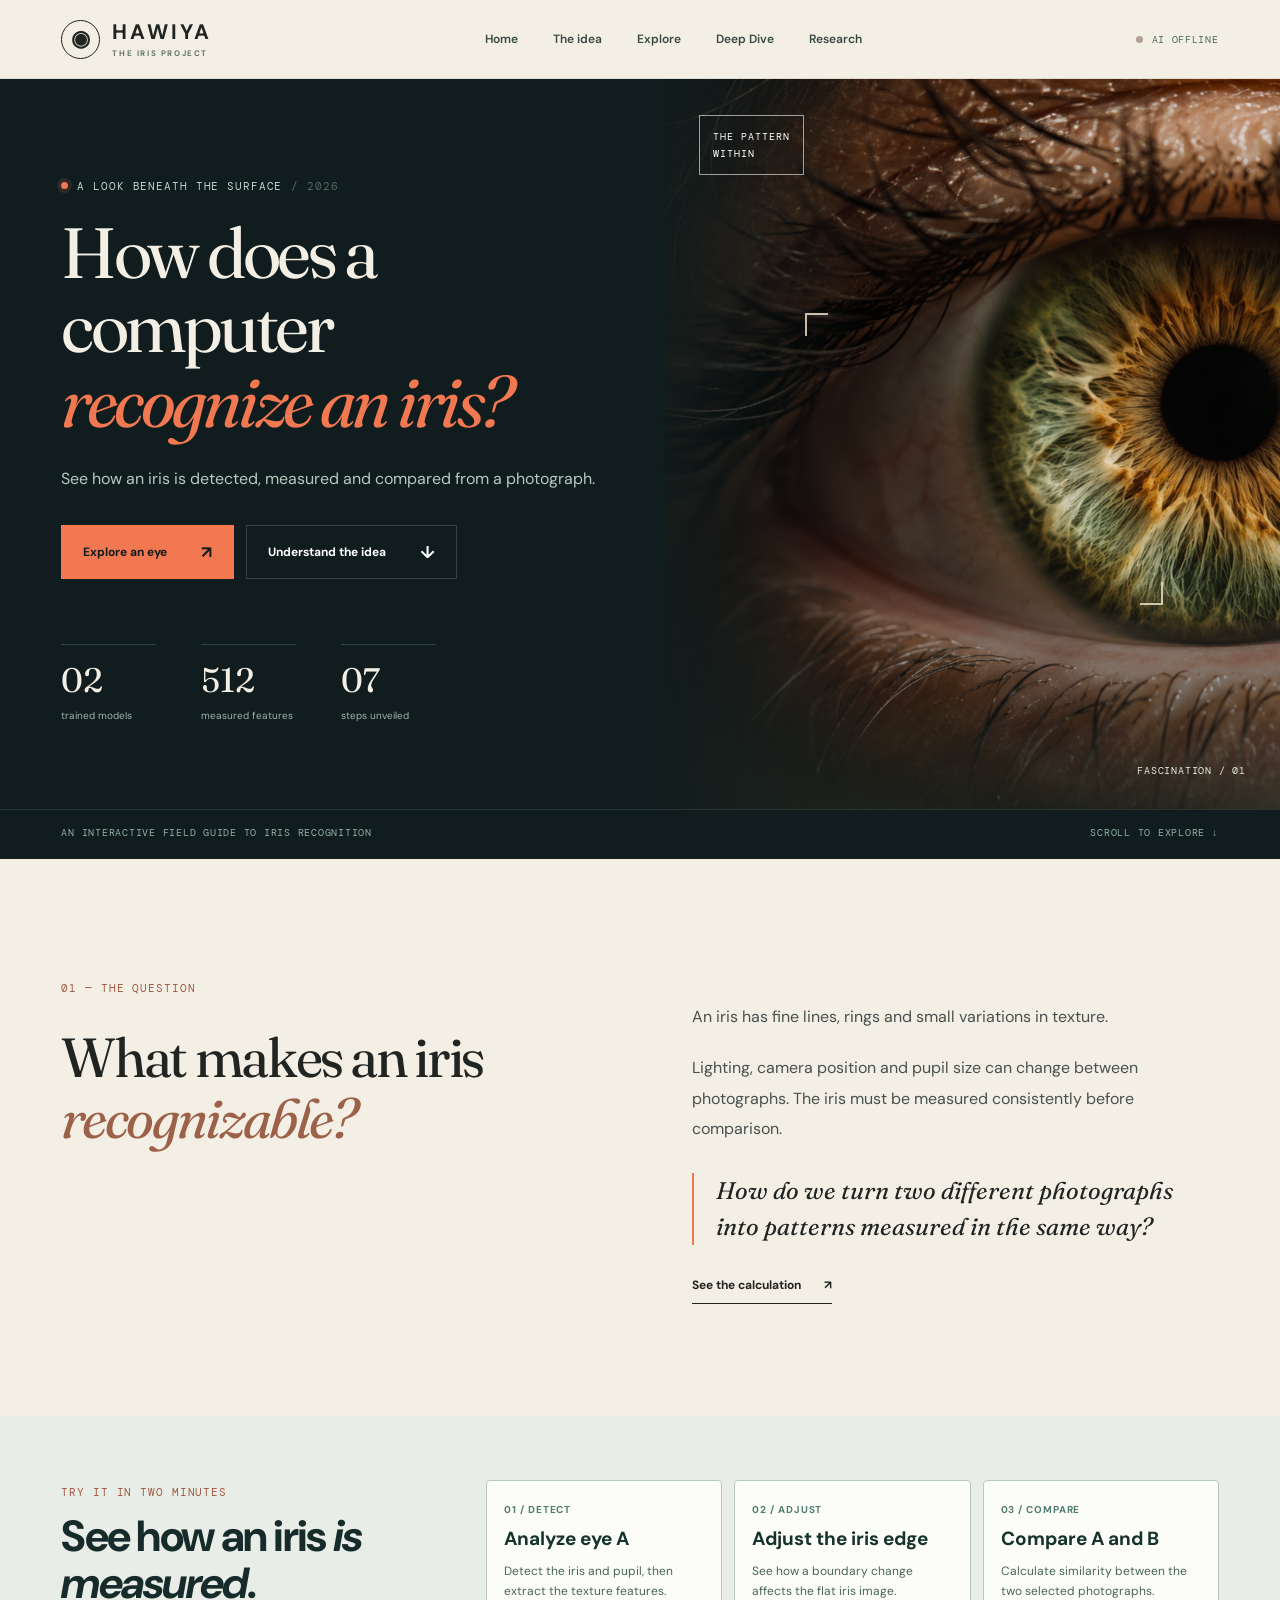
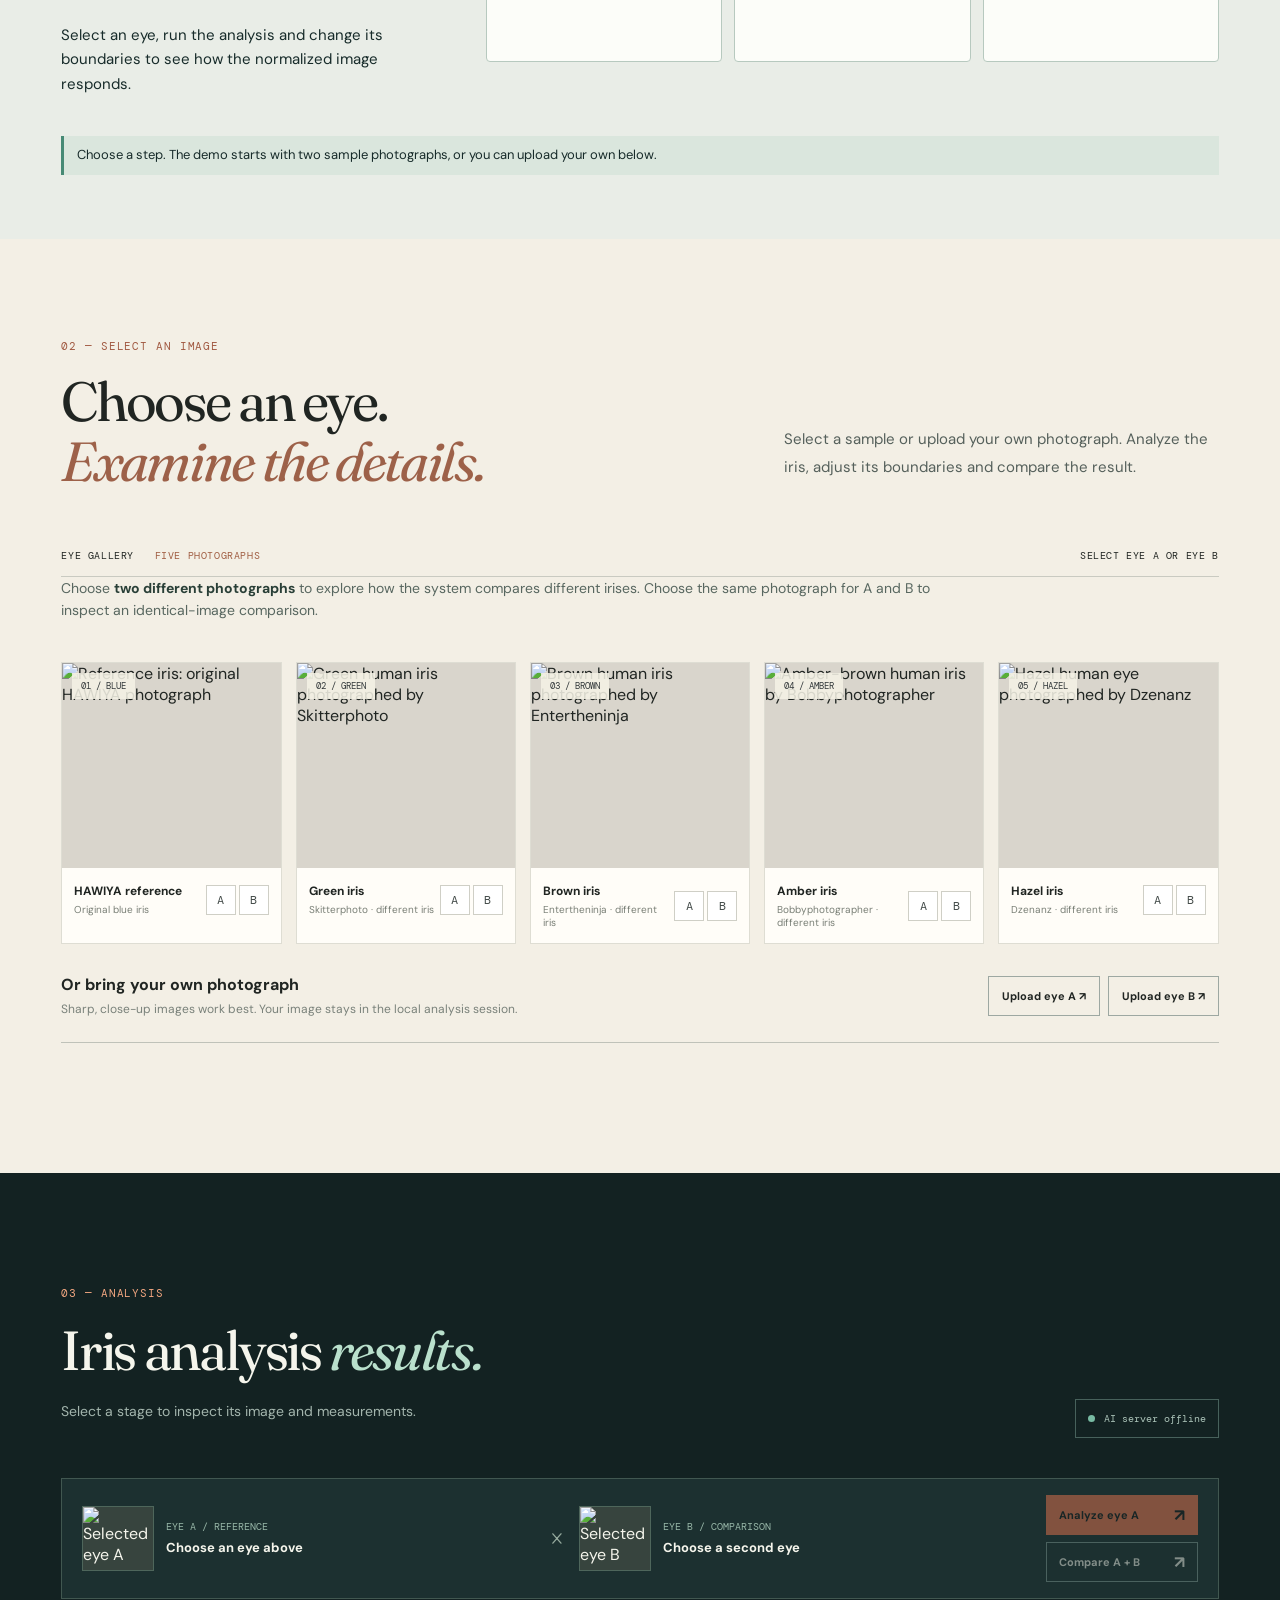
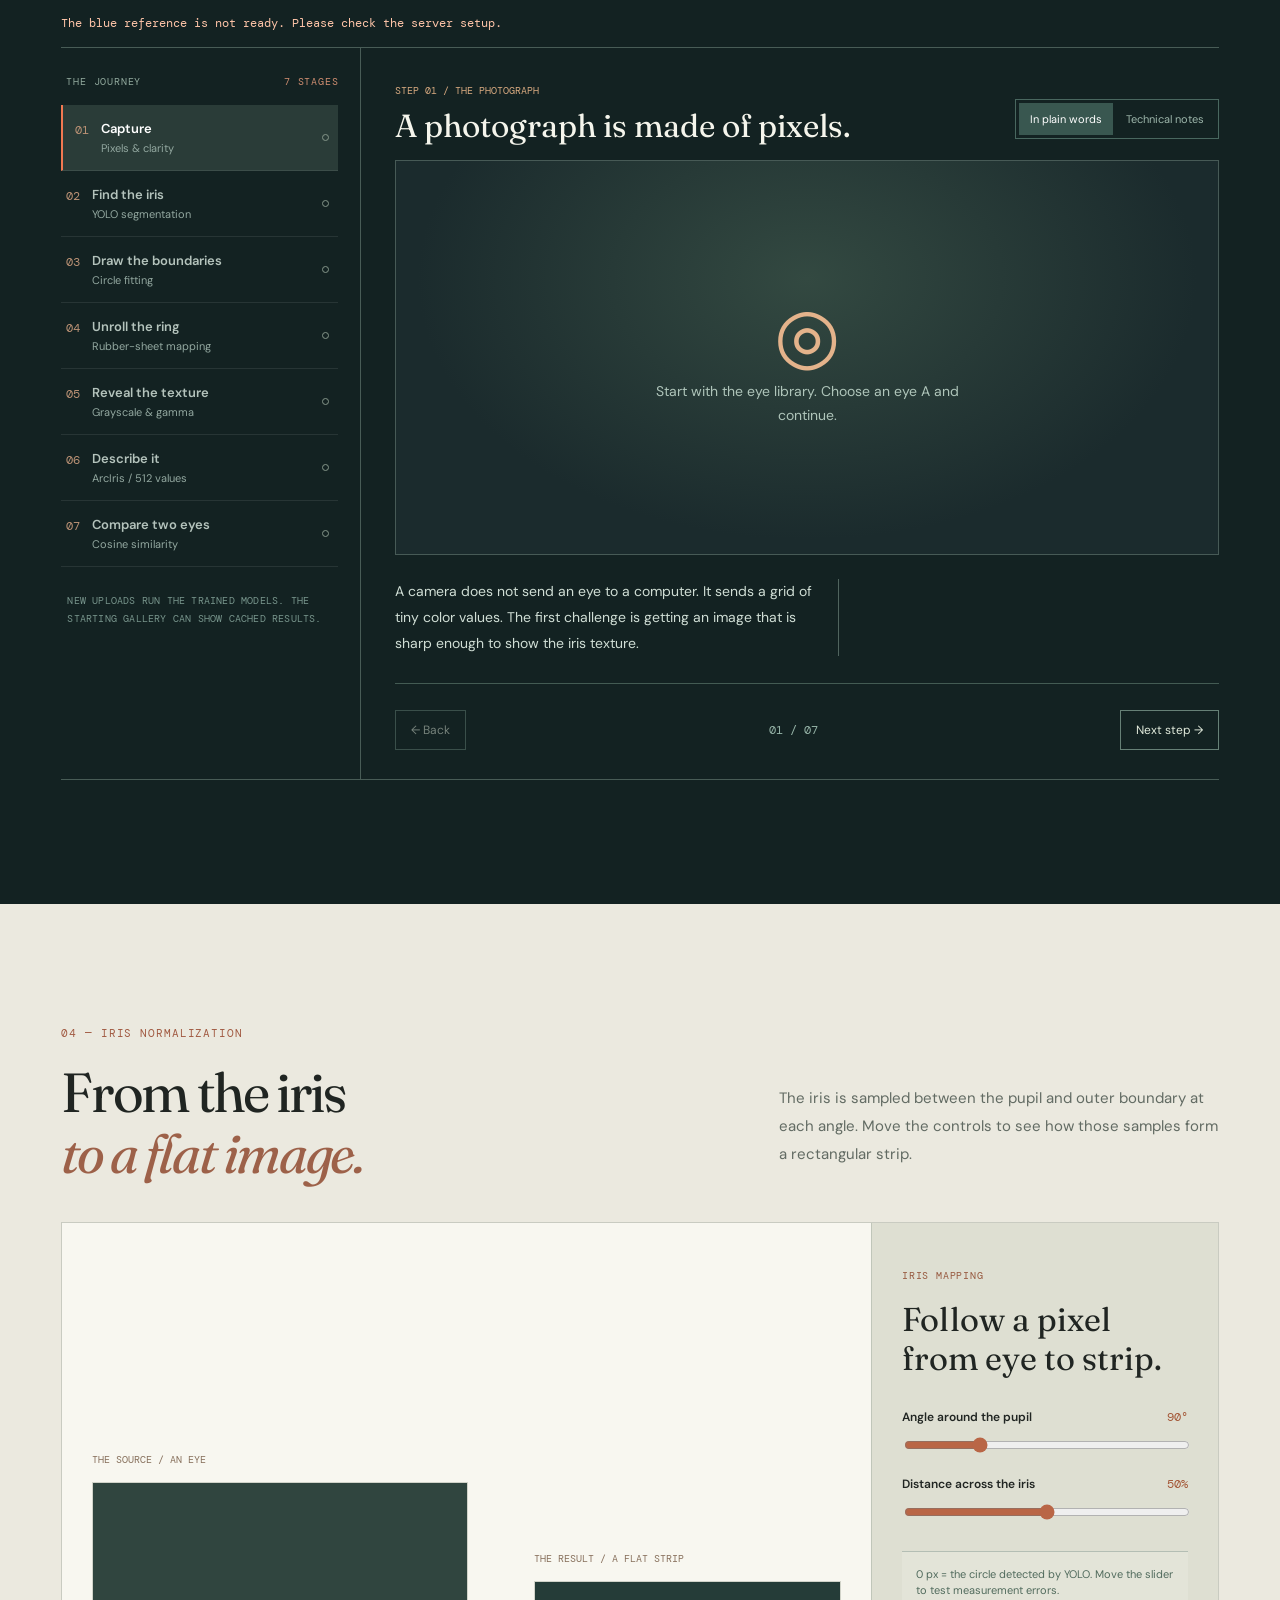
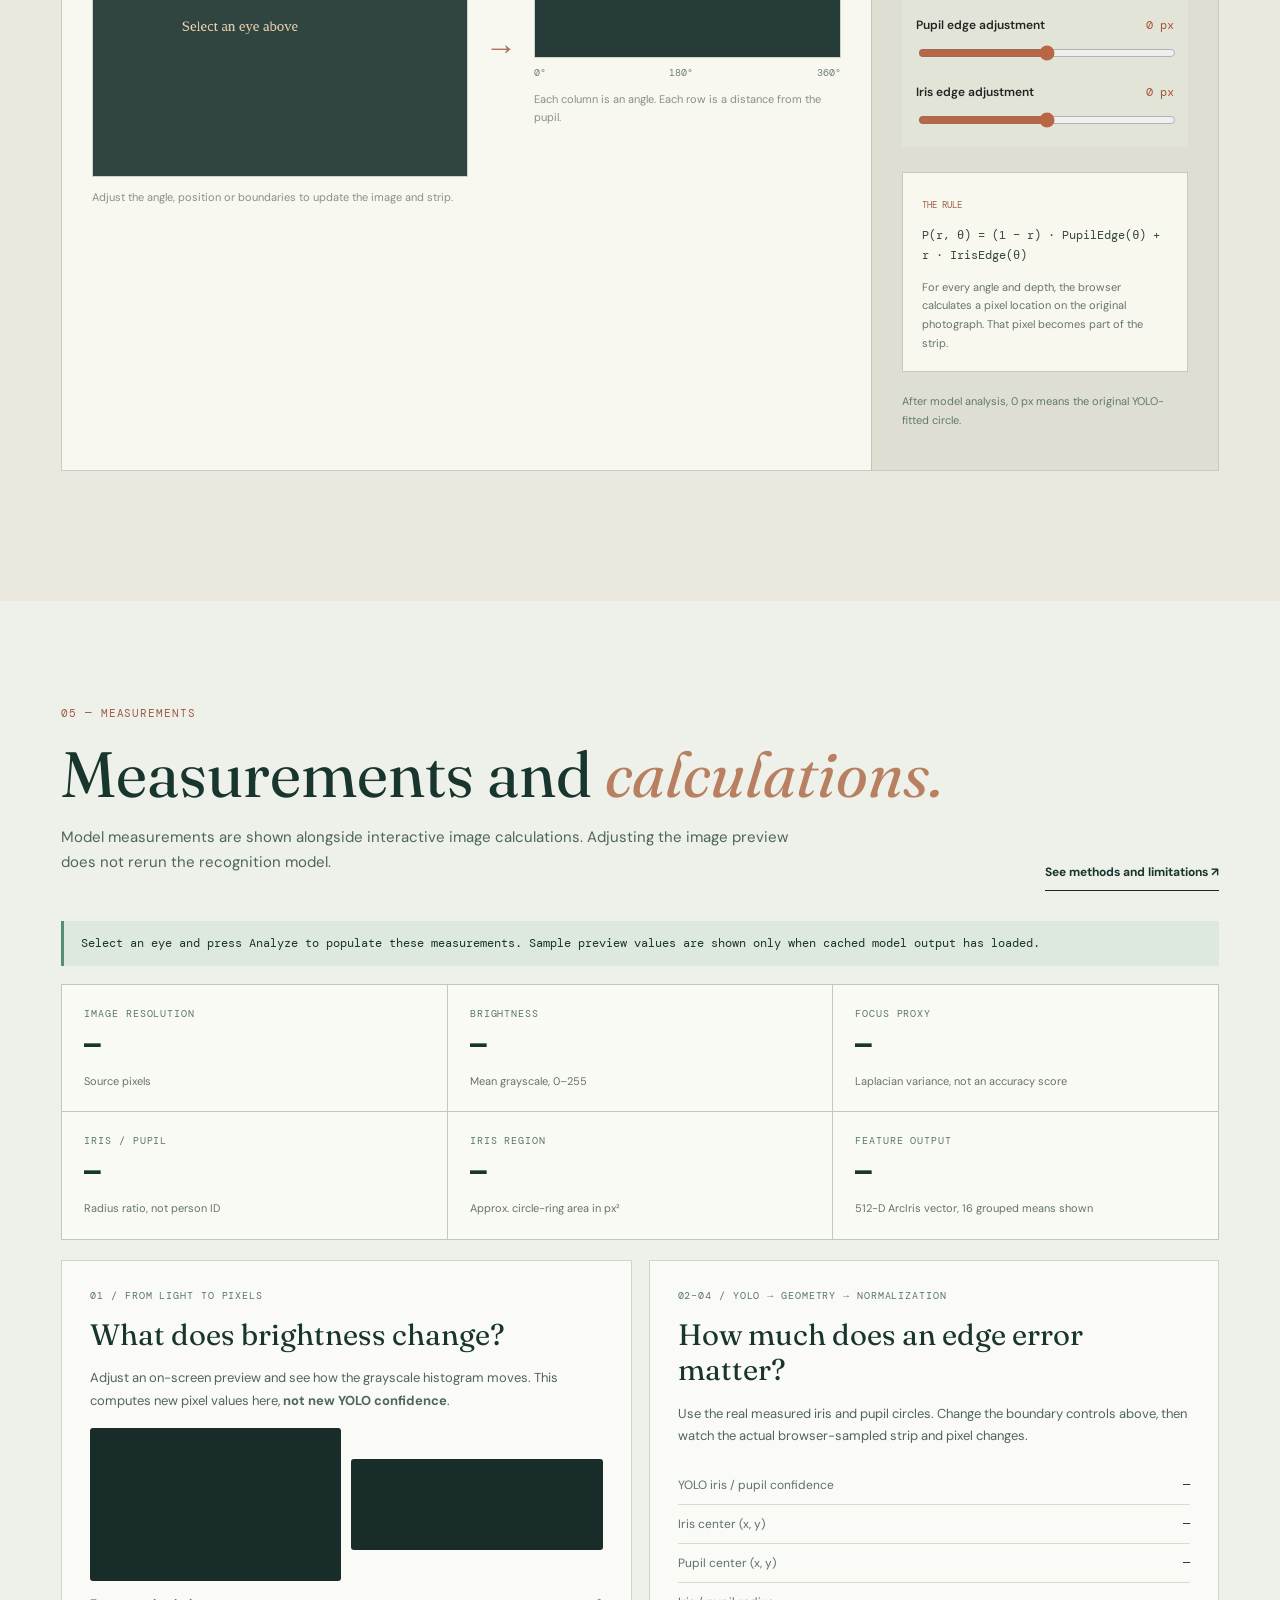
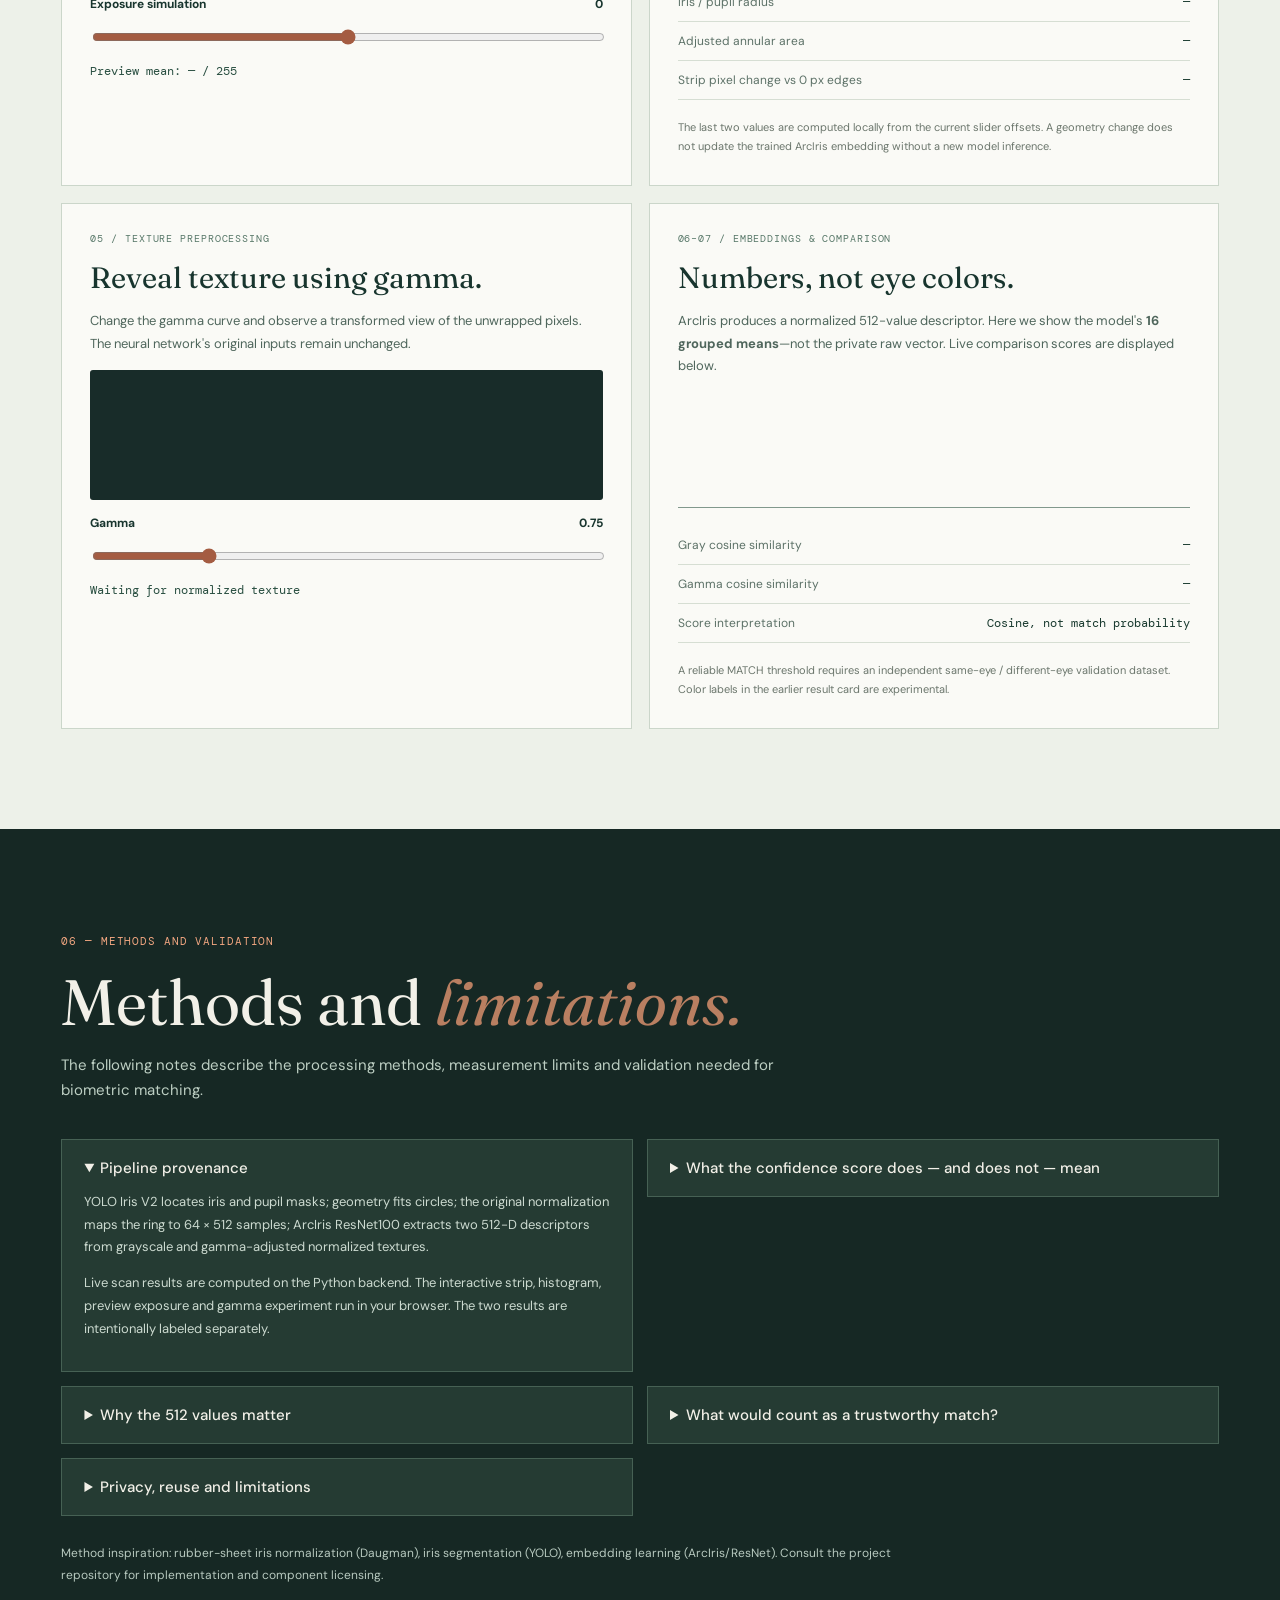
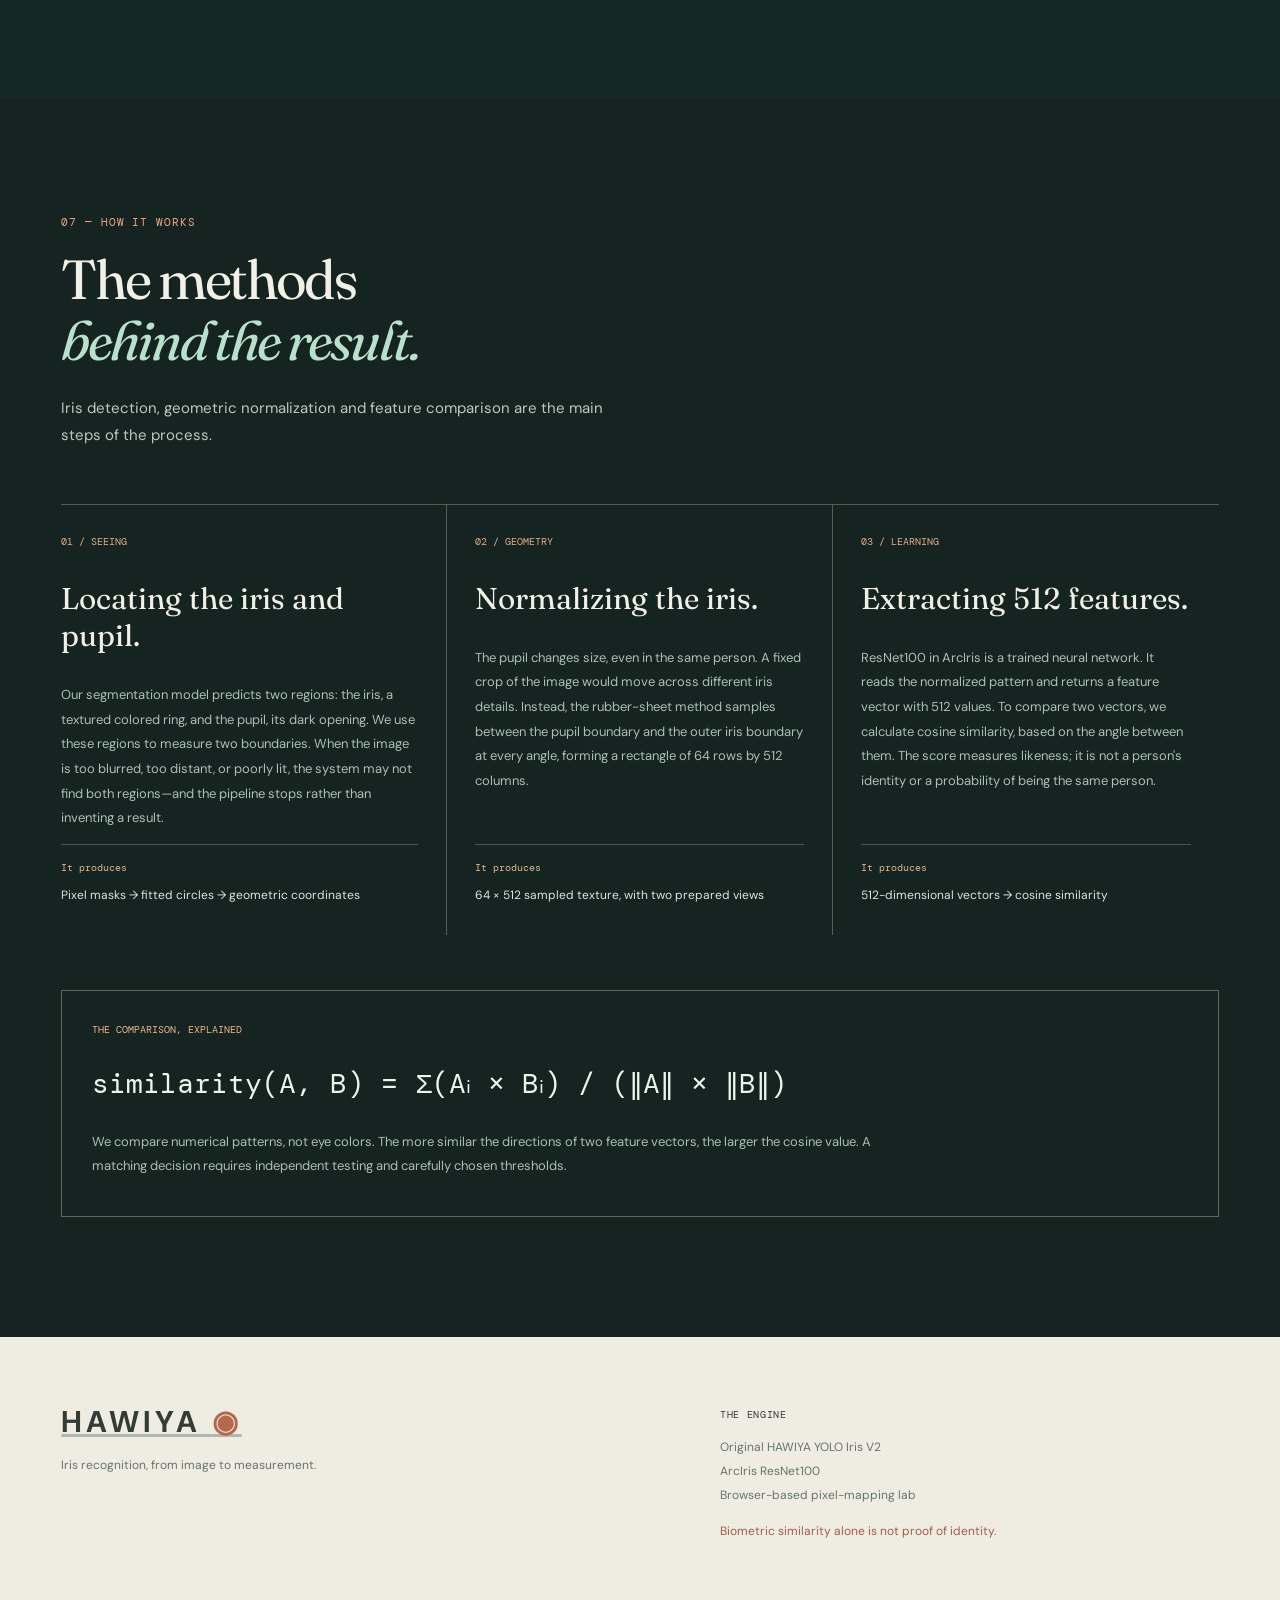
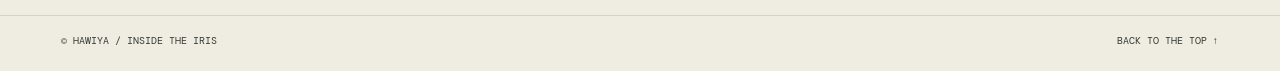
==== commit 10f7bf55: "n" ====
--- a/static/index.html
+++ b/static/index.html
@@ -13,8 +13,8 @@
 <body>
 <a class="skip" href="#begin">Skip to eye lab</a>
 <header class="nav"><div class="shell nav-inside">
-  <a class="wordmark" href="#top" aria-label="HAWIYA home"><span class="symbol">◉</span><span>HAWIYA<small>THE IRIS PROJECT</small></span></a>
-  <nav aria-label="Navigation"><a href="#story">The idea</a><a href="#begin">Explore</a><a href="#deep-dive">Deep Dive</a><a href="#research">Research</a></nav>
+  <a class="wordmark" href="/" aria-label="HAWIYA home"><span class="symbol">◉</span><span>HAWIYA<small>THE IRIS PROJECT</small></span></a>
+  <nav aria-label="Navigation"><a href="/">Home</a><a href="#story">The idea</a><a href="#begin">Explore</a><a href="#deep-dive">Deep Dive</a><a href="#research">Research</a></nav>
   <span class="ready-chip" id="readyChip"><b></b><span id="readyText">Connecting models</span></span>
 </div></header>
 <main id="top">
@@ -152,5 +152,5 @@
 </main>
 <footer class="footer"><div class="shell footer-grid"><div><a class="footer-logo" href="#top">HAWIYA <span>◉</span></a><p>Iris recognition, from image to measurement.</p></div><div><strong>THE ENGINE</strong><p>Original HAWIYA YOLO Iris V2<br>ArcIris ResNet100<br>Browser-based pixel-mapping lab</p><p class="quiet">Biometric similarity alone is not proof of identity.</p></div></div><div class="shell footer-end"><span>© HAWIYA / INSIDE THE IRIS</span><a href="#top">BACK TO THE TOP ↑</a></div></footer>
 <script src="/static/app.js?v=10" defer></script>
-<script src="/static/science_lab.js?v=10" defer></script>
+
 </body></html>
--- a/static/styles.css
+++ b/static/styles.css
@@ -1,39 +1,1954 @@
-:root{--night:#101c1d;--night2:#182727;--paper:#f3efe5;--white:#fcfaf4;--ink:#202522;--quiet:#77827b;--line:#d7d5cb;--mint:#b9e0cc;--orange:#f17851;--gold:#d6a06e;font-family:'DM Sans',Arial,sans-serif;color:var(--ink);background:var(--paper)}*{box-sizing:border-box}html{scroll-behavior:smooth;scroll-padding-top:84px}body{margin:0;min-width:320px}a{color:inherit}button,input{font:inherit}button,label{touch-action:manipulation}button{cursor:pointer}button:disabled{opacity:.48;cursor:not-allowed}button:focus-visible,a:focus-visible,input:focus-visible{outline:3px solid var(--orange);outline-offset:3px}.skip{position:fixed;z-index:200;top:0;left:-9999px;padding:15px;background:#fff;color:#111}.skip:focus{left:0}.shell{max-width:1460px;padding:0 clamp(22px,4.8vw,82px);margin:auto}.nav{position:sticky;top:0;z-index:70;background:var(--paper);border-bottom:1px solid #dedcd1}.nav-inside{display:flex;align-items:center;justify-content:space-between;min-height:78px;gap:24px}.wordmark{text-decoration:none;display:flex;align-items:center;gap:12px;font-weight:700;font-size:21px;letter-spacing:.14em;line-height:1}.wordmark small{display:block;color:#63736c;font-size:8px;letter-spacing:.2em;margin-top:6px}.symbol{display:grid;place-items:center;border:1px solid var(--ink);width:39px;height:39px;border-radius:50%;font-size:22px;letter-spacing:0}.nav nav{display:flex;gap:35px}.nav nav a{font-size:12px;text-decoration:none;font-weight:600;color:#384740}.nav nav a:hover{color:#bd5b3a}.ready-chip{display:inline-flex;align-items:center;gap:9px;color:#48685c;font:10px 'DM Mono',monospace;text-transform:uppercase;letter-spacing:.07em}.ready-chip b,.live-dot{display:inline-block;width:7px;height:7px;border-radius:50%;background:#b1a094}.ready-chip.is-ready b,.live-dot{background:#78bba3}.section-id,.chapter,.eyebrow,.micro{font:11px 'DM Mono',monospace;letter-spacing:.08em}.section-id{color:#bed5cd;display:flex;align-items:center;gap:9px}.section-id .thin{opacity:.4}.pulse{width:7px;height:7px;border-radius:50%;background:var(--orange);box-shadow:0 0 0 4px #e9795c23}.hero{background:var(--night);color:var(--paper);overflow:hidden}.hero-inner{display:grid;grid-template-columns:1.04fr .96fr;min-height:min(730px,90vh)}.hero-copy{padding:93px 40px 80px 0;display:flex;flex-direction:column;justify-content:center;position:relative;z-index:1}.hero h1{font-family:Fraunces,Georgia,serif;font-size:clamp(56px,5.55vw,95px);font-weight:400;line-height:1.05;letter-spacing:-.05em;margin:23px 0 24px;max-width:800px}.hero h1 i,.hero h1 em,.premise h2 i,.lab-intro h2 i,.workspace-head h2 i,.mechanism-heading h2 i,.science-top h2 i{font-style:italic;color:var(--mint);font-weight:400}.hero h1 em{color:var(--orange)}.hero-sub{font-size:16px;line-height:1.85;color:#b7c9c0;max-width:600px;margin:0}.hero-links{display:flex;gap:12px;flex-wrap:wrap;margin-top:32px}.action{border:1px solid transparent;min-height:54px;padding:0 21px;display:inline-flex;gap:34px;align-items:center;justify-content:space-between;text-decoration:none;font-size:12px;font-weight:700;transition:transform .16s,background .16s}.action span{font-size:17px}.action:hover:not(:disabled){transform:translateY(-2px)}.action.primary{background:var(--orange);color:#141b1b}.action.primary:hover:not(:disabled){background:#ffa17f}.action.secondary{border-color:#8b97934f;color:#fff}.action.outline-light{border-color:#7c9791;background:transparent;color:#f2f3e9}.hero-stats{display:flex;gap:45px;margin-top:65px}.hero-stats span{display:flex;gap:8px;flex-direction:column;border-top:1px solid #52676188;padding-top:14px;min-width:95px}.hero-stats b{font-family:Fraunces,serif;font-size:34px;font-weight:400}.hero-stats small{font-size:10px;color:#a1b4ac}.hero-eye{position:relative;min-height:630px;isolation:isolate;margin-right:calc(clamp(22px,4.8vw,82px)*-1);background:#2c2823;overflow:hidden}.hero-eye img{position:absolute;width:100%;height:100%;object-fit:cover;object-position:59% center;inset:0}.hero-image-shade{position:absolute;inset:0;background:linear-gradient(90deg,#101c1dda,#101c1d00 33%),linear-gradient(0deg,#111f1dc5,transparent 34%)}.hero-photo-tag{position:absolute;left:36px;top:36px;border:1px solid #ffffff94;color:#fff;padding:12px 13px;font:10px 'DM Mono',monospace;line-height:1.7;letter-spacing:.1em}.hero-index{position:absolute;bottom:32px;right:34px;font:10px 'DM Mono',monospace;letter-spacing:.08em;color:#e6ece2}.hero-corner{position:absolute;border:2px solid #f6e6d0;width:23px;height:23px;opacity:.8}.hero-corner.tl{top:32%;left:23%;border-right:0;border-bottom:0}.hero-corner.br{right:19%;bottom:28%;border-left:0;border-top:0}.hero-baseline{border-top:1px solid #52645c56;display:flex;justify-content:space-between;gap:30px;padding-top:16px;padding-bottom:20px;font:10px 'DM Mono',monospace;color:#94afa6;letter-spacing:.075em}.premise{padding:117px 0 122px;background:var(--paper)}.premise-grid{display:grid;grid-template-columns:1fr 1fr;gap:9%}.chapter{color:#a15a42}.premise h2,.lab-intro h2,.workspace-head h2,.mechanism-heading h2,.science-top h2{font:400 clamp(44px,4.3vw,73px)/1.1 Fraunces,Georgia,serif;letter-spacing:-.043em;margin:30px 0 15px}.premise h2 i,.lab-intro h2 i,.mechanism-heading h2 i{color:#9d6149}.premise-copy{padding-top:26px;max-width:555px}.premise-copy p{font-size:16px;line-height:1.9;margin:0 0 21px;color:#48514e}.premise blockquote{border-left:2px solid var(--orange);padding-left:22px;margin:28px 0;font:italic 24px/1.5 Fraunces,Georgia,serif}.ink-link{font-size:12px;text-decoration:none;font-weight:700;border-bottom:1px solid var(--ink);padding:10px 0}.ink-link span{margin-left:20px}.lab-intro{padding-top:100px;padding-bottom:34px}.eyebrow{color:#a15a42}.lab-intro-line{display:flex;align-items:end;justify-content:space-between;gap:40px}.lab-intro h2{margin-top:18px;margin-bottom:5px}.lab-intro-line p{max-width:435px;font-size:15px;line-height:1.85;color:#55605b}.specimens{padding-bottom:130px}.specimen-head{border-bottom:1px solid #c9cac1;display:flex;justify-content:space-between;gap:20px;padding:18px 0 14px;font:10px 'DM Mono',monospace;letter-spacing:.06em}.specimen-head b{font-weight:400;color:#a05e43;margin-left:14px}.specimen-grid{display:grid;grid-template-columns:repeat(5,minmax(0,1fr));gap:14px;padding-top:23px}.specimen{min-width:0;background:#fffdf8;border:1px solid #deddd3;transition:border-color .18s,transform .18s}.specimen:hover{border-color:#b08d6c;transform:translateY(-3px)}.specimen.selected-a{box-shadow:inset 0 0 0 2px #b94b31}.specimen.selected-b{box-shadow:inset 0 0 0 2px #4e8e86}.specimen-img{height:clamp(140px,16vw,232px);overflow:hidden;position:relative;background:#d9d5cc}.specimen-img img{width:100%;height:100%;object-fit:cover;transition:transform .4s}.specimen:hover img{transform:scale(1.045)}.stamp{position:absolute;top:10px;left:10px;background:#f5f3e6dc;color:#33393b;font:9px 'DM Mono',monospace;padding:7px 9px}.specimen-info{padding:15px 12px 14px;display:flex;justify-content:space-between;gap:6px;align-items:center}.specimen-info strong{display:block;font-size:12px}.specimen-info span{display:block;color:#797f76;font-size:10px;margin-top:4px}.specimen-choices{display:flex;gap:3px}.specimen-choices button{width:30px;height:30px;border:1px solid #cfcfc6;background:#fff;color:#424a48;font:12px 'DM Mono',monospace}.specimen-choices button[data-which=a].picked{background:#c2684c;border-color:#c2684c;color:white}.specimen-choices button[data-which=b].picked{background:#407f74;border-color:#407f74;color:white}.upload-bar{display:flex;justify-content:space-between;align-items:center;gap:30px;border-bottom:1px solid #bfc2b9;padding:30px 0 25px}.upload-bar strong{display:block;font-size:16px}.upload-bar span{display:block;font-size:12px;color:#79817a;margin-top:6px}.upload-actions{display:flex;gap:8px;flex-wrap:wrap}.outline-btn{display:flex;align-items:center;min-height:40px;padding:0 13px;border:1px solid #9da8a2;font-size:11px;font-weight:700;background:transparent;cursor:pointer}.outline-btn:hover{background:#e7e6d9}.analysis-bg{background:#132222;color:#f5f5ec;padding:108px 0 124px}.workspace-head{display:flex;align-items:end;justify-content:space-between;gap:32px;margin-bottom:40px}.light-chapter{color:#f1a680}.workspace-head h2{margin:18px 0;font-size:clamp(44px,4.3vw,70px)}.workspace-head h2 i,.science-top h2 i{color:var(--mint)}.workspace-head p{font-size:14px;line-height:1.8;max-width:520px;color:#a3b5ad}.workspace-mode{display:flex;align-items:center;gap:9px;font:10px 'DM Mono',monospace;color:#acc4b9;border:1px solid #47615b;padding:12px;white-space:nowrap}.selected-pair{display:grid;grid-template-columns:1fr auto 1fr auto;align-items:center;gap:15px;border:1px solid #415750;padding:16px 20px;background:#1c3030}.selected-eye{display:flex;align-items:center;gap:12px;min-width:0}.selected-eye img{width:72px;height:65px;object-fit:cover;background:#37443e;border:1px solid #4e665b}.selected-eye small{display:block;font:10px 'DM Mono',monospace;color:#98b7a8;margin-bottom:6px}.selected-eye strong{font-size:13px;display:block}.pair-divider{font:28px Fraunces,serif;color:#96aa9e}.pair-actions{display:flex;flex-direction:column;gap:7px}.pair-actions .action{min-height:40px;white-space:nowrap;padding:0 12px;font-size:11px}.job-message{font:12px 'DM Mono',monospace;color:#b0c9b9;padding:16px 0;min-height:56px}.job-message.error{color:#ffc5a9}.workspace-grid{display:grid;grid-template-columns:300px minmax(0,1fr);border-top:1px solid #485c56;border-bottom:1px solid #485c56}.process-rail{border-right:1px solid #485c56;padding:27px 22px 15px 0}.process-head{display:flex;justify-content:space-between;gap:15px;font:10px 'DM Mono',monospace;color:#91a99d;letter-spacing:.08em;margin:0 0 17px 5px}.process-head span{color:#d08e71}.process-step{display:flex;align-items:center;width:100%;border:0;border-bottom:1px solid #ffffff16;padding:15px 9px 15px 5px;text-align:left;gap:12px;background:transparent;color:#b4c3bc}.process-step.active{color:#fff;background:#2a3c38;border-left:2px solid var(--orange);padding-left:12px}.snum{font:12px 'DM Mono',monospace;color:#bb9275;align-self:flex-start;padding-top:2px}.process-step strong{font-size:13px;display:block;font-weight:600}.process-step small{font-size:11px;color:#93a8a0;display:block;margin-top:4px}.step-status{margin-left:auto;width:7px;height:7px;border-radius:50%;border:1px solid #85968a;flex:none}.process-step.complete .step-status{background:var(--mint);border-color:var(--mint)}.process-step.working .step-status{background:var(--orange);border-color:var(--orange);box-shadow:0 0 0 5px #f1785120}.rail-remark{font:10px/1.8 'DM Mono',monospace;color:#78958c;letter-spacing:.02em;padding:25px 6px}.inspector{min-width:0;padding:30px 0 29px 34px}.inspector-heading{display:flex;justify-content:space-between;gap:15px;align-items:center}.inspector-heading span{font:10px 'DM Mono',monospace;color:#d8aa80}.inspector h3{font:400 clamp(28px,2.5vw,42px)/1.12 Fraunces,Georgia,serif;margin:9px 0 16px}.inspector-switch{display:flex;border:1px solid #49675f;gap:2px;padding:3px}.inspector-switch button{border:0;background:transparent;color:#9db6ab;padding:9px 11px;font-size:11px;white-space:nowrap}.inspector-switch button.active{background:#395750;color:#fff}.inspect-media{min-height:395px;display:flex;align-items:center;justify-content:center;border:1px solid #475a56;background:radial-gradient(ellipse at 50% 30%,#334941,#1b2b2d 67%);padding:18px;overflow:hidden}.empty-stage{text-align:center;color:#afc5ba}.camera-box{font:76px Fraunces,serif;color:#e4b38b}.empty-stage p{max-width:310px;font-size:14px;line-height:1.7;margin:auto}.media-main{height:360px;width:100%;display:flex;align-items:center;justify-content:center;position:relative}.media-main img{max-height:100%;max-width:100%;object-fit:contain;display:block}.media-main.wide img{width:100%;max-height:350px;object-fit:contain}.view-grid{width:100%;display:grid;grid-template-columns:1fr 1fr;gap:14px}.view-grid>div{display:flex;flex-direction:column;gap:10px;min-width:0}.view-grid img{width:100%;height:260px;object-fit:contain;background:#1a2e2a}.media-label{font:10px 'DM Mono',monospace;color:#d9b69c}.feature-bars{height:235px;display:flex;align-items:end;gap:8px;padding:20px 10px;border-bottom:1px solid #91aaa0;width:100%}.feature-bars i{flex:1;background:linear-gradient(180deg,#f6ae82,#a9d2bb);min-width:2px}.feature-card{width:100%;max-width:720px}.feature-card .media-label{display:block;margin-bottom:20px}.confidence-pills{display:flex;gap:8px;margin-top:8px}.confidence-pills span{font:11px 'DM Mono',monospace;background:#28433d;padding:11px}.comparison-big{display:grid;grid-template-columns:1fr auto 1fr;gap:15px;align-items:center;width:100%}.comparison-big img{width:100%;height:280px;object-fit:contain}.comparison-big span{font-size:29px;color:var(--orange)}.comparison-metric{margin-top:12px;font:15px 'DM Mono',monospace;color:#e8d2ae}.inspector-under{display:grid;grid-template-columns:1fr .9fr;gap:20px;padding-top:24px}.inspector-under p{font-size:14px;line-height:1.85;color:#d0ded5;margin:0}.inspect-facts{border-left:1px solid #50645e;padding-left:18px;font:11px/1.9 'DM Mono',monospace;color:#a9c7b8;white-space:pre-line}.inspector-controls{display:flex;align-items:center;justify-content:space-between;padding-top:26px;margin-top:27px;border-top:1px solid #435b53}.inspector-controls span{font:12px 'DM Mono',monospace;color:#96b4a8}.ghost-light{background:transparent;border:1px solid #668076;color:#e2ebdc;padding:11px 15px;font-size:12px}.ghost-light:hover{border-color:var(--orange)}.mechanism-section{padding:117px 0 130px;background:#ebe9df}.mechanism-heading{display:flex;justify-content:space-between;align-items:end;gap:45px;margin-bottom:38px}.mechanism-heading h2{margin:20px 0 0}.mechanism-heading p{max-width:440px;font-size:15px;line-height:1.85;color:#626b63}.mechanism-lab{display:grid;grid-template-columns:1.4fr .6fr;min-height:540px;border:1px solid #c9cbc1;background:#f8f7f0}.mechanism-canvas{padding:30px;min-width:0}.mech-views{display:grid;grid-template-columns:1.1fr auto .9fr;gap:17px;align-items:center;height:100%}.mech-photo,.mech-strip{min-width:0;display:flex;flex-direction:column}.mech-mini-title{font:10px 'DM Mono',monospace;color:#87705c;margin-bottom:16px}.mech-photo canvas,.mech-strip canvas{width:100%;border:1px solid #d1d3c9;background:#1d2c2c;display:block}.mech-photo canvas{aspect-ratio:1.27/1}.mech-strip canvas{aspect-ratio:4/1;image-rendering:auto}.mech-photo p,.mech-strip p{font-size:11px;line-height:1.7;color:#879087;min-height:40px}.mech-arrow{font:32px Fraunces,serif;color:#aa7052}.strip-axes{display:flex;justify-content:space-between;font:10px 'DM Mono',monospace;margin-top:8px;color:#71807a}.mechanism-controls{background:#dedfd2;border-left:1px solid #c0c6ba;padding:40px 30px}.mechanism-controls .micro{font-size:10px;color:#96583e}.mechanism-controls h3{font:400 33px/1.2 Fraunces,Georgia,serif;margin:16px 0 30px}.slider-label{display:flex;justify-content:space-between;align-items:center;gap:9px;font-size:12px;font-weight:600;margin:18px 0 10px}.slider-label output{font:12px 'DM Mono',monospace;color:#a45737}.mechanism-controls input[type=range]{width:100%;accent-color:#b96646;cursor:pointer}.extra-sliders{border-top:1px solid #bac3b6;margin-top:25px;padding-top:8px}.formula-note{background:#f8f8ef;border:1px solid #c4cabc;padding:19px;margin-top:25px}.formula-note b{font:9px 'DM Mono',monospace;color:#9d6149}.formula-note code{display:block;font:12px/1.7 'DM Mono',monospace;color:#34473e;margin:12px 0;word-break:break-word}.formula-note p{margin:0;font-size:11px;line-height:1.7;color:#65746c}.mech-status{font-size:11px;line-height:1.7;color:#5f796e;margin-top:20px}.science-section{background:#152421;color:#f1f0e7;padding:112px 0 120px}.science-top h2{margin-top:18px;margin-bottom:24px}.science-top p{max-width:560px;color:#b9cbbf;font-size:15px;line-height:1.8}.science-articles{display:grid;grid-template-columns:repeat(3,1fr);border-top:1px solid #516158;margin-top:55px}.science-articles article{padding:30px 28px 30px 0;border-right:1px solid #516158;display:flex;flex-direction:column;min-width:0}.science-articles article+article{padding-left:28px}.science-articles article:last-child{border-right:0}.science-articles article>span{font:10px 'DM Mono',monospace;color:#e6ab84}.science-articles h3{font:400 30px/1.24 Fraunces,Georgia,serif;margin:32px 0 16px}.science-articles p{color:#acbfb3;font-size:13px;line-height:1.9}.science-detail{margin-top:auto;border-top:1px solid #455b4f;padding-top:16px}.science-detail strong{display:block;font:10px 'DM Mono',monospace;color:#e5b58e;margin-bottom:9px}.science-detail span{font-size:12px;line-height:1.6;color:#dae5dc}.science-equation{margin-top:55px;border:1px solid #556d5d;padding:26px 30px}.science-equation span{font:10px 'DM Mono',monospace;color:#efb48c}.equation{font:clamp(17px,2.2vw,29px)/1.5 'DM Mono',monospace;color:#e8f7ea;overflow-wrap:anywhere;margin:25px 0}.science-equation p{font-size:13px;line-height:1.8;color:#abbfb0;max-width:800px}.footer{background:#efece1;color:#343c36;padding-top:65px}.footer-grid{display:grid;grid-template-columns:1.2fr 1fr;gap:60px}.footer-logo{font-size:30px;font-weight:700;text-decoration:none;letter-spacing:.13em}.footer-logo span{color:#b5684b}.footer-grid p{font-size:12px;line-height:2;color:#66756a;max-width:320px}.footer-grid strong{font:10px 'DM Mono',monospace;letter-spacing:.07em}.footer-grid a{color:inherit;text-decoration:underline;text-decoration-color:#adb9ad}.footer-grid .quiet{color:#a45c46}.footer-end{display:flex;justify-content:space-between;border-top:1px solid #d3d4c8;padding-top:18px;padding-bottom:24px;margin-top:60px;font:10px 'DM Mono',monospace}.footer-end a{text-decoration:none}
-@media(max-width:1150px){.shell{padding:0 35px}.hero-inner{grid-template-columns:1fr .9fr}.hero h1{font-size:60px}.hero-copy{padding-right:20px}.specimen-grid{grid-template-columns:repeat(3,minmax(0,1fr))}.mechanism-lab{grid-template-columns:1fr}.mechanism-controls{border-left:0;border-top:1px solid #c0c6ba}.mech-views{min-height:365px}.selected-pair{grid-template-columns:1fr auto 1fr}.pair-actions{grid-column:1/-1;flex-direction:row}.workspace-grid{grid-template-columns:240px 1fr}.inspector{padding-left:22px}.inspector-under{grid-template-columns:1fr}.inspect-facts{border-left:0;border-top:1px solid #4b655b;padding:13px 0 0}.science-articles h3{font-size:26px}}
-@media(max-width:760px){.shell{padding:0 21px}.nav-inside{min-height:65px}.nav nav{gap:12px}.nav nav a{font-size:10px}.nav nav a:first-child{display:none}.ready-chip{display:none}.wordmark{font-size:17px}.symbol{width:32px;height:32px}.hero-inner{display:flex;flex-direction:column}.hero-copy{padding:63px 0 48px}.hero h1{font-size:clamp(45px,11vw,69px);max-width:600px}.hero-sub{font-size:14px}.hero-stats{margin-top:38px;gap:25px}.hero-stats span{min-width:70px}.hero-eye{margin-right:-21px;margin-left:-21px;min-height:385px;max-height:500px}.hero-eye img{object-position:64% center}.hero-baseline{font-size:8px}.hero-baseline span:last-child{display:none}.premise{padding:75px 0}.premise-grid{grid-template-columns:1fr;gap:15px}.premise h2,.lab-intro h2,.workspace-head h2,.mechanism-heading h2,.science-top h2{font-size:clamp(39px,10vw,62px)}.premise-copy{padding:0}.premise blockquote{font-size:22px}.lab-intro{padding-top:72px}.lab-intro-line,.workspace-head,.mechanism-heading{display:block}.lab-intro-line p,.mechanism-heading p{margin-top:20px}.specimens{padding-bottom:90px}.specimen-grid{grid-template-columns:repeat(2,minmax(0,1fr));gap:10px}.specimen-img{height:150px}.specimen-info{padding:12px 8px}.specimen-info strong{font-size:11px}.specimen-choices button{width:28px;height:28px}.specimen-head{font-size:9px}.upload-bar{display:block}.upload-actions{margin-top:18px}.analysis-bg{padding:82px 0}.workspace-grid{display:block}.selected-pair{grid-template-columns:1fr auto 1fr;padding:9px;gap:9px}.selected-eye{gap:8px}.selected-eye img{width:49px;height:51px}.selected-eye strong{font-size:11px}.selected-eye small{font-size:8px}.process-rail{border-right:0;padding:13px 0 0}.process-head{margin-left:0}.process-steps{display:flex;overflow:auto;gap:5px;padding-bottom:12px}.process-step{min-width:150px;width:auto;padding:12px 10px;border:1px solid #415c4e}.process-step.active{padding-left:10px;border-left:2px solid var(--orange)}.process-step small{font-size:10px}.snum{font-size:10px}.step-status{display:none}.rail-remark{display:none}.inspector{padding:20px 0}.inspector-heading{display:block}.inspector-switch{max-width:350px;margin:18px 0}.inspect-media{min-height:265px;padding:10px}.media-main{height:280px}.view-grid{gap:5px}.view-grid img{height:180px}.comparison-big img{height:160px}.inspector-under{display:block}.inspect-facts{margin-top:16px}.mechanism-section{padding:78px 0}.mechanism-canvas{padding:16px}.mech-views{display:block}.mech-photo canvas{aspect-ratio:1.2/1}.mech-arrow{text-align:center;margin:10px}.mech-strip{padding-bottom:12px}.mechanism-controls{padding:24px}.science-section{padding:85px 0}.science-articles{display:block}.science-articles article,.science-articles article+article{padding:25px 0;border-right:0;border-bottom:1px solid #445b4e}.science-articles article:last-child{border-bottom:0}.science-articles h3{margin-top:20px}.science-detail{margin-top:12px}.footer-grid{grid-template-columns:1fr;gap:28px}.footer-end{font-size:9px}}
-@media(min-width:761px){.phone-input{display:none}}
-@media(prefers-reduced-motion:reduce){html{scroll-behavior:auto}*,*:before,*:after{transition:none!important;animation:none!important}}
-/* V0.6 — all gallery images are local; stage-ready feedback and precise offsets. */
-.specimen-img img{opacity:1;object-fit:cover;display:block}
-.job-message{min-height:38px}
-.mechanism-controls .extra-sliders{background:rgba(255,255,255,.14);border-top:1px solid #b4beb4;padding:14px;margin-top:26px}
-.mechanism-controls .extra-sliders:before{content:"0 px = the circle detected by YOLO. Move the slider to test measurement errors.";display:block;font-size:11px;line-height:1.5;color:#516b5d;margin-bottom:13px}
+:root {
+  --night: #101c1d;
+  --night2: #182727;
+  --paper: #f3efe5;
+  --white: #fcfaf4;
+  --ink: #202522;
+  --quiet: #77827b;
+  --line: #d7d5cb;
+  --mint: #b9e0cc;
+  --orange: #f17851;
+  --gold: #d6a06e;
+  font-family: 'DM Sans',Arial,sans-serif;
+  color: var(--ink);
+  background: var(--paper);
+}
+* {
+  box-sizing: border-box;
+}
+html {
+  scroll-behavior: smooth;
+  scroll-padding-top: 84px;
+}
+body {
+  margin: 0;
+  min-width: 320px;
+}
+a {
+  color: inherit;
+}
+button,input {
+  font: inherit;
+}
+button,label {
+  touch-action: manipulation;
+}
+button {
+  cursor: pointer;
+}
+button:disabled {
+  opacity: .48;
+  cursor: not-allowed;
+}
+button:focus-visible,a:focus-visible,input:focus-visible {
+  outline: 3px solid var(--orange);
+  outline-offset: 3px;
+}
+.skip {
+  position: fixed;
+  z-index: 200;
+  top: 0;
+  left: -9999px;
+  padding: 15px;
+  background: #fff;
+  color: #111;
+}
+.skip:focus {
+  left: 0;
+}
+.shell {
+  max-width: 1460px;
+  padding: 0 clamp(22px,4.8vw,82px);
+  margin: auto;
+}
+.nav {
+  position: sticky;
+  top: 0;
+  z-index: 70;
+  background: var(--paper);
+  border-bottom: 1px solid #dedcd1;
+}
+.nav-inside {
+  display: flex;
+  align-items: center;
+  justify-content: space-between;
+  min-height: 78px;
+  gap: 24px;
+}
+.wordmark {
+  text-decoration: none;
+  display: flex;
+  align-items: center;
+  gap: 12px;
+  font-weight: 700;
+  font-size: 21px;
+  letter-spacing: .14em;
+  line-height: 1;
+}
+.wordmark small {
+  display: block;
+  color: #63736c;
+  font-size: 8px;
+  letter-spacing: .2em;
+  margin-top: 6px;
+}
+.symbol {
+  display: grid;
+  place-items: center;
+  border: 1px solid var(--ink);
+  width: 39px;
+  height: 39px;
+  border-radius: 50%;
+  font-size: 22px;
+  letter-spacing: 0;
+}
+.nav nav {
+  display: flex;
+  gap: 35px;
+}
+.nav nav a {
+  font-size: 12px;
+  text-decoration: none;
+  font-weight: 600;
+  color: #384740;
+}
+.nav nav a:hover {
+  color: #bd5b3a;
+}
+.ready-chip {
+  display: inline-flex;
+  align-items: center;
+  gap: 9px;
+  color: #48685c;
+  font: 10px 'DM Mono',monospace;
+  text-transform: uppercase;
+  letter-spacing: .07em;
+}
+.ready-chip b,.live-dot {
+  display: inline-block;
+  width: 7px;
+  height: 7px;
+  border-radius: 50%;
+  background: #b1a094;
+}
+.ready-chip.is-ready b,.live-dot {
+  background: #78bba3;
+}
+.section-id,.chapter,.eyebrow,.micro {
+  font: 11px 'DM Mono',monospace;
+  letter-spacing: .08em;
+}
+.section-id {
+  color: #bed5cd;
+  display: flex;
+  align-items: center;
+  gap: 9px;
+}
+.section-id .thin {
+  opacity: .4;
+}
+.pulse {
+  width: 7px;
+  height: 7px;
+  border-radius: 50%;
+  background: var(--orange);
+  box-shadow: 0 0 0 4px #e9795c23;
+}
+.hero {
+  background: var(--night);
+  color: var(--paper);
+  overflow: hidden;
+}
+.hero-inner {
+  display: grid;
+  grid-template-columns: 1.04fr .96fr;
+  min-height: min(730px,90vh);
+}
+.hero-copy {
+  padding: 93px 40px 80px 0;
+  display: flex;
+  flex-direction: column;
+  justify-content: center;
+  position: relative;
+  z-index: 1;
+}
+.hero h1 {
+  font-family: Fraunces,Georgia,serif;
+  font-size: clamp(56px,5.55vw,95px);
+  font-weight: 400;
+  line-height: 1.05;
+  letter-spacing: -.05em;
+  margin: 23px 0 24px;
+  max-width: 800px;
+}
+.hero h1 i,.hero h1 em,.premise h2 i,.lab-intro h2 i,.workspace-head h2 i,.mechanism-heading h2 i,.science-top h2 i {
+  font-style: italic;
+  color: var(--mint);
+  font-weight: 400;
+}
+.hero h1 em {
+  color: var(--orange);
+}
+.hero-sub {
+  font-size: 16px;
+  line-height: 1.85;
+  color: #b7c9c0;
+  max-width: 600px;
+  margin: 0;
+}
+.hero-links {
+  display: flex;
+  gap: 12px;
+  flex-wrap: wrap;
+  margin-top: 32px;
+}
+.action {
+  border: 1px solid transparent;
+  min-height: 54px;
+  padding: 0 21px;
+  display: inline-flex;
+  gap: 34px;
+  align-items: center;
+  justify-content: space-between;
+  text-decoration: none;
+  font-size: 12px;
+  font-weight: 700;
+  transition: transform .16s,background .16s;
+}
+.action span {
+  font-size: 17px;
+}
+.action:hover:not(:disabled) {
+  transform: translateY(-2px);
+}
+.action.primary {
+  background: var(--orange);
+  color: #141b1b;
+}
+.action.primary:hover:not(:disabled) {
+  background: #ffa17f;
+}
+.action.secondary {
+  border-color: #8b97934f;
+  color: #fff;
+}
+.action.outline-light {
+  border-color: #7c9791;
+  background: transparent;
+  color: #f2f3e9;
+}
+.hero-stats {
+  display: flex;
+  gap: 45px;
+  margin-top: 65px;
+}
+.hero-stats span {
+  display: flex;
+  gap: 8px;
+  flex-direction: column;
+  border-top: 1px solid #52676188;
+  padding-top: 14px;
+  min-width: 95px;
+}
+.hero-stats b {
+  font-family: Fraunces,serif;
+  font-size: 34px;
+  font-weight: 400;
+}
+.hero-stats small {
+  font-size: 10px;
+  color: #a1b4ac;
+}
+.hero-eye {
+  position: relative;
+  min-height: 630px;
+  isolation: isolate;
+  margin-right: calc(clamp(22px,4.8vw,82px)*-1);
+  background: #2c2823;
+  overflow: hidden;
+}
+.hero-eye img {
+  position: absolute;
+  width: 100%;
+  height: 100%;
+  object-fit: cover;
+  object-position: 59% center;
+  inset: 0;
+}
+.hero-image-shade {
+  position: absolute;
+  inset: 0;
+  background: linear-gradient(90deg,#101c1dda,#101c1d00 33%),linear-gradient(0deg,#111f1dc5,transparent 34%);
+}
+.hero-photo-tag {
+  position: absolute;
+  left: 36px;
+  top: 36px;
+  border: 1px solid #ffffff94;
+  color: #fff;
+  padding: 12px 13px;
+  font: 10px 'DM Mono',monospace;
+  line-height: 1.7;
+  letter-spacing: .1em;
+}
+.hero-index {
+  position: absolute;
+  bottom: 32px;
+  right: 34px;
+  font: 10px 'DM Mono',monospace;
+  letter-spacing: .08em;
+  color: #e6ece2;
+}
+.hero-corner {
+  position: absolute;
+  border: 2px solid #f6e6d0;
+  width: 23px;
+  height: 23px;
+  opacity: .8;
+}
+.hero-corner.tl {
+  top: 32%;
+  left: 23%;
+  border-right: 0;
+  border-bottom: 0;
+}
+.hero-corner.br {
+  right: 19%;
+  bottom: 28%;
+  border-left: 0;
+  border-top: 0;
+}
+.hero-baseline {
+  border-top: 1px solid #52645c56;
+  display: flex;
+  justify-content: space-between;
+  gap: 30px;
+  padding-top: 16px;
+  padding-bottom: 20px;
+  font: 10px 'DM Mono',monospace;
+  color: #94afa6;
+  letter-spacing: .075em;
+}
+.premise {
+  padding: 117px 0 122px;
+  background: var(--paper);
+}
+.premise-grid {
+  display: grid;
+  grid-template-columns: 1fr 1fr;
+  gap: 9%;
+}
+.chapter {
+  color: #a15a42;
+}
+.premise h2,.lab-intro h2,.workspace-head h2,.mechanism-heading h2,.science-top h2 {
+  font: 400 clamp(44px,4.3vw,73px)/1.1 Fraunces,Georgia,serif;
+  letter-spacing: -.043em;
+  margin: 30px 0 15px;
+}
+.premise h2 i,.lab-intro h2 i,.mechanism-heading h2 i {
+  color: #9d6149;
+}
+.premise-copy {
+  padding-top: 26px;
+  max-width: 555px;
+}
+.premise-copy p {
+  font-size: 16px;
+  line-height: 1.9;
+  margin: 0 0 21px;
+  color: #48514e;
+}
+.premise blockquote {
+  border-left: 2px solid var(--orange);
+  padding-left: 22px;
+  margin: 28px 0;
+  font: italic 24px/1.5 Fraunces,Georgia,serif;
+}
+.ink-link {
+  font-size: 12px;
+  text-decoration: none;
+  font-weight: 700;
+  border-bottom: 1px solid var(--ink);
+  padding: 10px 0;
+}
+.ink-link span {
+  margin-left: 20px;
+}
+.lab-intro {
+  padding-top: 100px;
+  padding-bottom: 34px;
+}
+.eyebrow {
+  color: #a15a42;
+}
+.lab-intro-line {
+  display: flex;
+  align-items: end;
+  justify-content: space-between;
+  gap: 40px;
+}
+.lab-intro h2 {
+  margin-top: 18px;
+  margin-bottom: 5px;
+}
+.lab-intro-line p {
+  max-width: 435px;
+  font-size: 15px;
+  line-height: 1.85;
+  color: #55605b;
+}
+.specimens {
+  padding-bottom: 130px;
+}
+.specimen-head {
+  border-bottom: 1px solid #c9cac1;
+  display: flex;
+  justify-content: space-between;
+  gap: 20px;
+  padding: 18px 0 14px;
+  font: 10px 'DM Mono',monospace;
+  letter-spacing: .06em;
+}
+.specimen-head b {
+  font-weight: 400;
+  color: #a05e43;
+  margin-left: 14px;
+}
+.specimen-grid {
+  display: grid;
+  grid-template-columns: repeat(5,minmax(0,1fr));
+  gap: 14px;
+  padding-top: 23px;
+}
+.specimen {
+  min-width: 0;
+  background: #fffdf8;
+  border: 1px solid #deddd3;
+  transition: border-color .18s,transform .18s;
+}
+.specimen:hover {
+  border-color: #b08d6c;
+  transform: translateY(-3px);
+}
+.specimen.selected-a {
+  box-shadow: inset 0 0 0 2px #b94b31;
+}
+.specimen.selected-b {
+  box-shadow: inset 0 0 0 2px #4e8e86;
+}
+.specimen-img {
+  height: clamp(140px,16vw,232px);
+  overflow: hidden;
+  position: relative;
+  background: #d9d5cc;
+}
+.specimen-img img {
+  width: 100%;
+  height: 100%;
+  object-fit: cover;
+  transition: transform .4s;
+}
+.specimen:hover img {
+  transform: scale(1.045);
+}
+.stamp {
+  position: absolute;
+  top: 10px;
+  left: 10px;
+  background: #f5f3e6dc;
+  color: #33393b;
+  font: 9px 'DM Mono',monospace;
+  padding: 7px 9px;
+}
+.specimen-info {
+  padding: 15px 12px 14px;
+  display: flex;
+  justify-content: space-between;
+  gap: 6px;
+  align-items: center;
+}
+.specimen-info strong {
+  display: block;
+  font-size: 12px;
+}
+.specimen-info span {
+  display: block;
+  color: #797f76;
+  font-size: 10px;
+  margin-top: 4px;
+}
+.specimen-choices {
+  display: flex;
+  gap: 3px;
+}
+.specimen-choices button {
+  width: 30px;
+  height: 30px;
+  border: 1px solid #cfcfc6;
+  background: #fff;
+  color: #424a48;
+  font: 12px 'DM Mono',monospace;
+}
+.specimen-choices button[data-which=a].picked {
+  background: #c2684c;
+  border-color: #c2684c;
+  color: white;
+}
+.specimen-choices button[data-which=b].picked {
+  background: #407f74;
+  border-color: #407f74;
+  color: white;
+}
+.upload-bar {
+  display: flex;
+  justify-content: space-between;
+  align-items: center;
+  gap: 30px;
+  border-bottom: 1px solid #bfc2b9;
+  padding: 30px 0 25px;
+}
+.upload-bar strong {
+  display: block;
+  font-size: 16px;
+}
+.upload-bar span {
+  display: block;
+  font-size: 12px;
+  color: #79817a;
+  margin-top: 6px;
+}
+.upload-actions {
+  display: flex;
+  gap: 8px;
+  flex-wrap: wrap;
+}
+.outline-btn {
+  display: flex;
+  align-items: center;
+  min-height: 40px;
+  padding: 0 13px;
+  border: 1px solid #9da8a2;
+  font-size: 11px;
+  font-weight: 700;
+  background: transparent;
+  cursor: pointer;
+}
+.outline-btn:hover {
+  background: #e7e6d9;
+}
+.analysis-bg {
+  background: #132222;
+  color: #f5f5ec;
+  padding: 108px 0 124px;
+}
+.workspace-head {
+  display: flex;
+  align-items: end;
+  justify-content: space-between;
+  gap: 32px;
+  margin-bottom: 40px;
+}
+.light-chapter {
+  color: #f1a680;
+}
+.workspace-head h2 {
+  margin: 18px 0;
+  font-size: clamp(44px,4.3vw,70px);
+}
+.workspace-head h2 i,.science-top h2 i {
+  color: var(--mint);
+}
+.workspace-head p {
+  font-size: 14px;
+  line-height: 1.8;
+  max-width: 520px;
+  color: #a3b5ad;
+}
+.workspace-mode {
+  display: flex;
+  align-items: center;
+  gap: 9px;
+  font: 10px 'DM Mono',monospace;
+  color: #acc4b9;
+  border: 1px solid #47615b;
+  padding: 12px;
+  white-space: nowrap;
+}
+.selected-pair {
+  display: grid;
+  grid-template-columns: 1fr auto 1fr auto;
+  align-items: center;
+  gap: 15px;
+  border: 1px solid #415750;
+  padding: 16px 20px;
+  background: #1c3030;
+}
+.selected-eye {
+  display: flex;
+  align-items: center;
+  gap: 12px;
+  min-width: 0;
+}
+.selected-eye img {
+  width: 72px;
+  height: 65px;
+  object-fit: cover;
+  background: #37443e;
+  border: 1px solid #4e665b;
+}
+.selected-eye small {
+  display: block;
+  font: 10px 'DM Mono',monospace;
+  color: #98b7a8;
+  margin-bottom: 6px;
+}
+.selected-eye strong {
+  font-size: 13px;
+  display: block;
+}
+.pair-divider {
+  font: 28px Fraunces,serif;
+  color: #96aa9e;
+}
+.pair-actions {
+  display: flex;
+  flex-direction: column;
+  gap: 7px;
+}
+.pair-actions .action {
+  min-height: 40px;
+  white-space: nowrap;
+  padding: 0 12px;
+  font-size: 11px;
+}
+.job-message {
+  font: 12px 'DM Mono',monospace;
+  color: #b0c9b9;
+  padding: 16px 0;
+  min-height: 56px;
+}
+.job-message.error {
+  color: #ffc5a9;
+}
+.workspace-grid {
+  display: grid;
+  grid-template-columns: 300px minmax(0,1fr);
+  border-top: 1px solid #485c56;
+  border-bottom: 1px solid #485c56;
+}
+.process-rail {
+  border-right: 1px solid #485c56;
+  padding: 27px 22px 15px 0;
+}
+.process-head {
+  display: flex;
+  justify-content: space-between;
+  gap: 15px;
+  font: 10px 'DM Mono',monospace;
+  color: #91a99d;
+  letter-spacing: .08em;
+  margin: 0 0 17px 5px;
+}
+.process-head span {
+  color: #d08e71;
+}
+.process-step {
+  display: flex;
+  align-items: center;
+  width: 100%;
+  border: 0;
+  border-bottom: 1px solid #ffffff16;
+  padding: 15px 9px 15px 5px;
+  text-align: left;
+  gap: 12px;
+  background: transparent;
+  color: #b4c3bc;
+}
+.process-step.active {
+  color: #fff;
+  background: #2a3c38;
+  border-left: 2px solid var(--orange);
+  padding-left: 12px;
+}
+.snum {
+  font: 12px 'DM Mono',monospace;
+  color: #bb9275;
+  align-self: flex-start;
+  padding-top: 2px;
+}
+.process-step strong {
+  font-size: 13px;
+  display: block;
+  font-weight: 600;
+}
+.process-step small {
+  font-size: 11px;
+  color: #93a8a0;
+  display: block;
+  margin-top: 4px;
+}
+.step-status {
+  margin-left: auto;
+  width: 7px;
+  height: 7px;
+  border-radius: 50%;
+  border: 1px solid #85968a;
+  flex: none;
+}
+.process-step.complete .step-status {
+  background: var(--mint);
+  border-color: var(--mint);
+}
+.process-step.working .step-status {
+  background: var(--orange);
+  border-color: var(--orange);
+  box-shadow: 0 0 0 5px #f1785120;
+}
+.rail-remark {
+  font: 10px/1.8 'DM Mono',monospace;
+  color: #78958c;
+  letter-spacing: .02em;
+  padding: 25px 6px;
+}
+.inspector {
+  min-width: 0;
+  padding: 30px 0 29px 34px;
+}
+.inspector-heading {
+  display: flex;
+  justify-content: space-between;
+  gap: 15px;
+  align-items: center;
+}
+.inspector-heading span {
+  font: 10px 'DM Mono',monospace;
+  color: #d8aa80;
+}
+.inspector h3 {
+  font: 400 clamp(28px,2.5vw,42px)/1.12 Fraunces,Georgia,serif;
+  margin: 9px 0 16px;
+}
+.inspector-switch {
+  display: flex;
+  border: 1px solid #49675f;
+  gap: 2px;
+  padding: 3px;
+}
+.inspector-switch button {
+  border: 0;
+  background: transparent;
+  color: #9db6ab;
+  padding: 9px 11px;
+  font-size: 11px;
+  white-space: nowrap;
+}
+.inspector-switch button.active {
+  background: #395750;
+  color: #fff;
+}
+.inspect-media {
+  min-height: 395px;
+  display: flex;
+  align-items: center;
+  justify-content: center;
+  border: 1px solid #475a56;
+  background: radial-gradient(ellipse at 50% 30%,#334941,#1b2b2d 67%);
+  padding: 18px;
+  overflow: hidden;
+}
+.empty-stage {
+  text-align: center;
+  color: #afc5ba;
+}
+.camera-box {
+  font: 76px Fraunces,serif;
+  color: #e4b38b;
+}
+.empty-stage p {
+  max-width: 310px;
+  font-size: 14px;
+  line-height: 1.7;
+  margin: auto;
+}
+.media-main {
+  height: 360px;
+  width: 100%;
+  display: flex;
+  align-items: center;
+  justify-content: center;
+  position: relative;
+}
+.media-main img {
+  max-height: 100%;
+  max-width: 100%;
+  object-fit: contain;
+  display: block;
+}
+.media-main.wide img {
+  width: 100%;
+  max-height: 350px;
+  object-fit: contain;
+}
+.view-grid {
+  width: 100%;
+  display: grid;
+  grid-template-columns: 1fr 1fr;
+  gap: 14px;
+}
+.view-grid>div {
+  display: flex;
+  flex-direction: column;
+  gap: 10px;
+  min-width: 0;
+}
+.view-grid img {
+  width: 100%;
+  height: 260px;
+  object-fit: contain;
+  background: #1a2e2a;
+}
+.media-label {
+  font: 10px 'DM Mono',monospace;
+  color: #d9b69c;
+}
+.feature-bars {
+  height: 235px;
+  display: flex;
+  align-items: end;
+  gap: 8px;
+  padding: 20px 10px;
+  border-bottom: 1px solid #91aaa0;
+  width: 100%;
+}
+.feature-bars i {
+  flex: 1;
+  background: linear-gradient(180deg,#f6ae82,#a9d2bb);
+  min-width: 2px;
+}
+.feature-card {
+  width: 100%;
+  max-width: 720px;
+}
+.feature-card .media-label {
+  display: block;
+  margin-bottom: 20px;
+}
+.confidence-pills {
+  display: flex;
+  gap: 8px;
+  margin-top: 8px;
+}
+.confidence-pills span {
+  font: 11px 'DM Mono',monospace;
+  background: #28433d;
+  padding: 11px;
+}
+.comparison-big {
+  display: grid;
+  grid-template-columns: 1fr auto 1fr;
+  gap: 15px;
+  align-items: center;
+  width: 100%;
+}
+.comparison-big img {
+  width: 100%;
+  height: 280px;
+  object-fit: contain;
+}
+.comparison-big span {
+  font-size: 29px;
+  color: var(--orange);
+}
+.comparison-metric {
+  margin-top: 12px;
+  font: 15px 'DM Mono',monospace;
+  color: #e8d2ae;
+}
+.inspector-under {
+  display: grid;
+  grid-template-columns: 1fr .9fr;
+  gap: 20px;
+  padding-top: 24px;
+}
+.inspector-under p {
+  font-size: 14px;
+  line-height: 1.85;
+  color: #d0ded5;
+  margin: 0;
+}
+.inspect-facts {
+  border-left: 1px solid #50645e;
+  padding-left: 18px;
+  font: 11px/1.9 'DM Mono',monospace;
+  color: #a9c7b8;
+  white-space: pre-line;
+}
+.inspector-controls {
+  display: flex;
+  align-items: center;
+  justify-content: space-between;
+  padding-top: 26px;
+  margin-top: 27px;
+  border-top: 1px solid #435b53;
+}
+.inspector-controls span {
+  font: 12px 'DM Mono',monospace;
+  color: #96b4a8;
+}
+.ghost-light {
+  background: transparent;
+  border: 1px solid #668076;
+  color: #e2ebdc;
+  padding: 11px 15px;
+  font-size: 12px;
+}
+.ghost-light:hover {
+  border-color: var(--orange);
+}
+.mechanism-section {
+  padding: 117px 0 130px;
+  background: #ebe9df;
+}
+.mechanism-heading {
+  display: flex;
+  justify-content: space-between;
+  align-items: end;
+  gap: 45px;
+  margin-bottom: 38px;
+}
+.mechanism-heading h2 {
+  margin: 20px 0 0;
+}
+.mechanism-heading p {
+  max-width: 440px;
+  font-size: 15px;
+  line-height: 1.85;
+  color: #626b63;
+}
+.mechanism-lab {
+  display: grid;
+  grid-template-columns: 1.4fr .6fr;
+  min-height: 540px;
+  border: 1px solid #c9cbc1;
+  background: #f8f7f0;
+}
+.mechanism-canvas {
+  padding: 30px;
+  min-width: 0;
+}
+.mech-views {
+  display: grid;
+  grid-template-columns: 1.1fr auto .9fr;
+  gap: 17px;
+  align-items: center;
+  height: 100%;
+}
+.mech-photo,.mech-strip {
+  min-width: 0;
+  display: flex;
+  flex-direction: column;
+}
+.mech-mini-title {
+  font: 10px 'DM Mono',monospace;
+  color: #87705c;
+  margin-bottom: 16px;
+}
+.mech-photo canvas,.mech-strip canvas {
+  width: 100%;
+  border: 1px solid #d1d3c9;
+  background: #1d2c2c;
+  display: block;
+}
+.mech-photo canvas {
+  aspect-ratio: 1.27/1;
+}
+.mech-strip canvas {
+  aspect-ratio: 4/1;
+  image-rendering: auto;
+}
+.mech-photo p,.mech-strip p {
+  font-size: 11px;
+  line-height: 1.7;
+  color: #879087;
+  min-height: 40px;
+}
+.mech-arrow {
+  font: 32px Fraunces,serif;
+  color: #aa7052;
+}
+.strip-axes {
+  display: flex;
+  justify-content: space-between;
+  font: 10px 'DM Mono',monospace;
+  margin-top: 8px;
+  color: #71807a;
+}
+.mechanism-controls {
+  background: #dedfd2;
+  border-left: 1px solid #c0c6ba;
+  padding: 40px 30px;
+}
+.mechanism-controls .micro {
+  font-size: 10px;
+  color: #96583e;
+}
+.mechanism-controls h3 {
+  font: 400 33px/1.2 Fraunces,Georgia,serif;
+  margin: 16px 0 30px;
+}
+.slider-label {
+  display: flex;
+  justify-content: space-between;
+  align-items: center;
+  gap: 9px;
+  font-size: 12px;
+  font-weight: 600;
+  margin: 18px 0 10px;
+}
+.slider-label output {
+  font: 12px 'DM Mono',monospace;
+  color: #a45737;
+}
+.mechanism-controls input[type=range] {
+  width: 100%;
+  accent-color: #b96646;
+  cursor: pointer;
+}
+.extra-sliders {
+  border-top: 1px solid #bac3b6;
+  margin-top: 25px;
+  padding-top: 8px;
+}
+.formula-note {
+  background: #f8f8ef;
+  border: 1px solid #c4cabc;
+  padding: 19px;
+  margin-top: 25px;
+}
+.formula-note b {
+  font: 9px 'DM Mono',monospace;
+  color: #9d6149;
+}
+.formula-note code {
+  display: block;
+  font: 12px/1.7 'DM Mono',monospace;
+  color: #34473e;
+  margin: 12px 0;
+  word-break: break-word;
+}
+.formula-note p {
+  margin: 0;
+  font-size: 11px;
+  line-height: 1.7;
+  color: #65746c;
+}
+.mech-status {
+  font-size: 11px;
+  line-height: 1.7;
+  color: #5f796e;
+  margin-top: 20px;
+}
+.science-section {
+  background: #152421;
+  color: #f1f0e7;
+  padding: 112px 0 120px;
+}
+.science-top h2 {
+  margin-top: 18px;
+  margin-bottom: 24px;
+}
+.science-top p {
+  max-width: 560px;
+  color: #b9cbbf;
+  font-size: 15px;
+  line-height: 1.8;
+}
+.science-articles {
+  display: grid;
+  grid-template-columns: repeat(3,1fr);
+  border-top: 1px solid #516158;
+  margin-top: 55px;
+}
+.science-articles article {
+  padding: 30px 28px 30px 0;
+  border-right: 1px solid #516158;
+  display: flex;
+  flex-direction: column;
+  min-width: 0;
+}
+.science-articles article+article {
+  padding-left: 28px;
+}
+.science-articles article:last-child {
+  border-right: 0;
+}
+.science-articles article>span {
+  font: 10px 'DM Mono',monospace;
+  color: #e6ab84;
+}
+.science-articles h3 {
+  font: 400 30px/1.24 Fraunces,Georgia,serif;
+  margin: 32px 0 16px;
+}
+.science-articles p {
+  color: #acbfb3;
+  font-size: 13px;
+  line-height: 1.9;
+}
+.science-detail {
+  margin-top: auto;
+  border-top: 1px solid #455b4f;
+  padding-top: 16px;
+}
+.science-detail strong {
+  display: block;
+  font: 10px 'DM Mono',monospace;
+  color: #e5b58e;
+  margin-bottom: 9px;
+}
+.science-detail span {
+  font-size: 12px;
+  line-height: 1.6;
+  color: #dae5dc;
+}
+.science-equation {
+  margin-top: 55px;
+  border: 1px solid #556d5d;
+  padding: 26px 30px;
+}
+.science-equation span {
+  font: 10px 'DM Mono',monospace;
+  color: #efb48c;
+}
+.equation {
+  font: clamp(17px,2.2vw,29px)/1.5 'DM Mono',monospace;
+  color: #e8f7ea;
+  overflow-wrap: anywhere;
+  margin: 25px 0;
+}
+.science-equation p {
+  font-size: 13px;
+  line-height: 1.8;
+  color: #abbfb0;
+  max-width: 800px;
+}
+.footer {
+  background: #efece1;
+  color: #343c36;
+  padding-top: 65px;
+}
+.footer-grid {
+  display: grid;
+  grid-template-columns: 1.2fr 1fr;
+  gap: 60px;
+}
+.footer-logo {
+  font-size: 30px;
+  font-weight: 700;
+  text-decoration: none;
+  letter-spacing: .13em;
+}
+.footer-logo span {
+  color: #b5684b;
+}
+.footer-grid p {
+  font-size: 12px;
+  line-height: 2;
+  color: #66756a;
+  max-width: 320px;
+}
+.footer-grid strong {
+  font: 10px 'DM Mono',monospace;
+  letter-spacing: .07em;
+}
+.footer-grid a {
+  color: inherit;
+  text-decoration: underline;
+  text-decoration-color: #adb9ad;
+}
+.footer-grid .quiet {
+  color: #a45c46;
+}
+.footer-end {
+  display: flex;
+  justify-content: space-between;
+  border-top: 1px solid #d3d4c8;
+  padding-top: 18px;
+  padding-bottom: 24px;
+  margin-top: 60px;
+  font: 10px 'DM Mono',monospace;
+}
+.footer-end a {
+  text-decoration: none;
+}
+@media(max-width:1150px) {
+  .shell {
+    padding: 0 35px;
+  }
+  .hero-inner {
+    grid-template-columns: 1fr .9fr;
+  }
+  .hero h1 {
+    font-size: 60px;
+  }
+  .hero-copy {
+    padding-right: 20px;
+  }
+  .specimen-grid {
+    grid-template-columns: repeat(3,minmax(0,1fr));
+  }
+  .mechanism-lab {
+    grid-template-columns: 1fr;
+  }
+  .mechanism-controls {
+    border-left: 0;
+    border-top: 1px solid #c0c6ba;
+  }
+  .mech-views {
+    min-height: 365px;
+  }
+  .selected-pair {
+    grid-template-columns: 1fr auto 1fr;
+  }
+  .pair-actions {
+    grid-column: 1/-1;
+    flex-direction: row;
+  }
+  .workspace-grid {
+    grid-template-columns: 240px 1fr;
+  }
+  .inspector {
+    padding-left: 22px;
+  }
+  .inspector-under {
+    grid-template-columns: 1fr;
+  }
+  .inspect-facts {
+    border-left: 0;
+    border-top: 1px solid #4b655b;
+    padding: 13px 0 0;
+  }
+  .science-articles h3 {
+    font-size: 26px;
+  }
+}
+@media(max-width:760px) {
+  .shell {
+    padding: 0 21px;
+  }
+  .nav-inside {
+    min-height: 65px;
+  }
+  .nav nav {
+    gap: 12px;
+  }
+  .nav nav a {
+    font-size: 10px;
+  }
+  .nav nav a:first-child {
+    display: none;
+  }
+  .ready-chip {
+    display: none;
+  }
+  .wordmark {
+    font-size: 17px;
+  }
+  .symbol {
+    width: 32px;
+    height: 32px;
+  }
+  .hero-inner {
+    display: flex;
+    flex-direction: column;
+  }
+  .hero-copy {
+    padding: 63px 0 48px;
+  }
+  .hero h1 {
+    font-size: clamp(45px,11vw,69px);
+    max-width: 600px;
+  }
+  .hero-sub {
+    font-size: 14px;
+  }
+  .hero-stats {
+    margin-top: 38px;
+    gap: 25px;
+  }
+  .hero-stats span {
+    min-width: 70px;
+  }
+  .hero-eye {
+    margin-right: -21px;
+    margin-left: -21px;
+    min-height: 385px;
+    max-height: 500px;
+  }
+  .hero-eye img {
+    object-position: 64% center;
+  }
+  .hero-baseline {
+    font-size: 8px;
+  }
+  .hero-baseline span:last-child {
+    display: none;
+  }
+  .premise {
+    padding: 75px 0;
+  }
+  .premise-grid {
+    grid-template-columns: 1fr;
+    gap: 15px;
+  }
+  .premise h2,.lab-intro h2,.workspace-head h2,.mechanism-heading h2,.science-top h2 {
+    font-size: clamp(39px,10vw,62px);
+  }
+  .premise-copy {
+    padding: 0;
+  }
+  .premise blockquote {
+    font-size: 22px;
+  }
+  .lab-intro {
+    padding-top: 72px;
+  }
+  .lab-intro-line,.workspace-head,.mechanism-heading {
+    display: block;
+  }
+  .lab-intro-line p,.mechanism-heading p {
+    margin-top: 20px;
+  }
+  .specimens {
+    padding-bottom: 90px;
+  }
+  .specimen-grid {
+    grid-template-columns: repeat(2,minmax(0,1fr));
+    gap: 10px;
+  }
+  .specimen-img {
+    height: 150px;
+  }
+  .specimen-info {
+    padding: 12px 8px;
+  }
+  .specimen-info strong {
+    font-size: 11px;
+  }
+  .specimen-choices button {
+    width: 28px;
+    height: 28px;
+  }
+  .specimen-head {
+    font-size: 9px;
+  }
+  .upload-bar {
+    display: block;
+  }
+  .upload-actions {
+    margin-top: 18px;
+  }
+  .analysis-bg {
+    padding: 82px 0;
+  }
+  .workspace-grid {
+    display: block;
+  }
+  .selected-pair {
+    grid-template-columns: 1fr auto 1fr;
+    padding: 9px;
+    gap: 9px;
+  }
+  .selected-eye {
+    gap: 8px;
+  }
+  .selected-eye img {
+    width: 49px;
+    height: 51px;
+  }
+  .selected-eye strong {
+    font-size: 11px;
+  }
+  .selected-eye small {
+    font-size: 8px;
+  }
+  .process-rail {
+    border-right: 0;
+    padding: 13px 0 0;
+  }
+  .process-head {
+    margin-left: 0;
+  }
+  .process-steps {
+    display: flex;
+    overflow: auto;
+    gap: 5px;
+    padding-bottom: 12px;
+  }
+  .process-step {
+    min-width: 150px;
+    width: auto;
+    padding: 12px 10px;
+    border: 1px solid #415c4e;
+  }
+  .process-step.active {
+    padding-left: 10px;
+    border-left: 2px solid var(--orange);
+  }
+  .process-step small {
+    font-size: 10px;
+  }
+  .snum {
+    font-size: 10px;
+  }
+  .step-status {
+    display: none;
+  }
+  .rail-remark {
+    display: none;
+  }
+  .inspector {
+    padding: 20px 0;
+  }
+  .inspector-heading {
+    display: block;
+  }
+  .inspector-switch {
+    max-width: 350px;
+    margin: 18px 0;
+  }
+  .inspect-media {
+    min-height: 265px;
+    padding: 10px;
+  }
+  .media-main {
+    height: 280px;
+  }
+  .view-grid {
+    gap: 5px;
+  }
+  .view-grid img {
+    height: 180px;
+  }
+  .comparison-big img {
+    height: 160px;
+  }
+  .inspector-under {
+    display: block;
+  }
+  .inspect-facts {
+    margin-top: 16px;
+  }
+  .mechanism-section {
+    padding: 78px 0;
+  }
+  .mechanism-canvas {
+    padding: 16px;
+  }
+  .mech-views {
+    display: block;
+  }
+  .mech-photo canvas {
+    aspect-ratio: 1.2/1;
+  }
+  .mech-arrow {
+    text-align: center;
+    margin: 10px;
+  }
+  .mech-strip {
+    padding-bottom: 12px;
+  }
+  .mechanism-controls {
+    padding: 24px;
+  }
+  .science-section {
+    padding: 85px 0;
+  }
+  .science-articles {
+    display: block;
+  }
+  .science-articles article,.science-articles article+article {
+    padding: 25px 0;
+    border-right: 0;
+    border-bottom: 1px solid #445b4e;
+  }
+  .science-articles article:last-child {
+    border-bottom: 0;
+  }
+  .science-articles h3 {
+    margin-top: 20px;
+  }
+  .science-detail {
+    margin-top: 12px;
+  }
+  .footer-grid {
+    grid-template-columns: 1fr;
+    gap: 28px;
+  }
+  .footer-end {
+    font-size: 9px;
+  }
+}
+@media(min-width:761px) {
+  .phone-input {
+    display: none;
+  }
+}
+@media(prefers-reduced-motion:reduce) {
+  html {
+    scroll-behavior: auto;
+  }
+  *,*:before,*:after {
+    transition: none!important;
+    animation: none!important;
+  }
+}
+.specimen-img img {
+  opacity: 1;
+  object-fit: cover;
+  display: block;
+}
+.job-message {
+  min-height: 38px;
+}
+.mechanism-controls .extra-sliders {
+  background: rgba(255,255,255,.14);
+  border-top: 1px solid #b4beb4;
+  padding: 14px;
+  margin-top: 26px;
+}
+.mechanism-controls .extra-sliders:before {
+  content: "0 px = the circle detected by YOLO. Move the slider to test measurement errors.";
+  display: block;
+  font-size: 11px;
+  line-height: 1.5;
+  color: #516b5d;
+  margin-bottom: 13px;
+}
+.gallery-tip {
+  margin: 0 0 18px;
+  max-width: 900px;
+  color: #586760;
+  font-size: 14px;
+  line-height: 1.6;
+}
+.gallery-tip strong {
+  color: #293f37;
+}
+.photo-unavailable {
+  opacity: .6;
+}
+.photo-unavailable .specimen-img {
+  background: #e8e1d6;
+}
+.comparison-result {
+  width: 100%;
+  display: grid;
+  gap: 22px;
+}
+.match-report {
+  border: 1px solid #788b86;
+  border-radius: 12px;
+  background: #243632;
+  padding: 22px 26px;
+  display: grid;
+  gap: 16px;
+  color: #fff;
+}
+.match-report.match {
+  border-color: #69cda7;
+  background: #17382e;
+}
+.match-report.nomatch {
+  border-color: #ef8e8e;
+  background: #48282a;
+}
+.match-report.uncertain {
+  border-color: #d8bd7b;
+  background: #413b2b;
+}
+.match-report-head {
+  display: flex;
+  align-items: center;
+  gap: 12px;
+}
+.match-dot {
+  display: grid;
+  place-items: center;
+  width: 36px;
+  height: 36px;
+  border-radius: 50%;
+  border: 2px solid currentColor;
+  font-size: 24px;
+  font-weight: bold;
+}
+.match-report.match .match-dot {
+  color: #8cf0c0;
+}
+.match-report.nomatch .match-dot {
+  color: #ff9b9b;
+}
+.match-report.uncertain .match-dot {
+  color: #f3d186;
+}
+.match-report-title {
+  font-size: clamp(19px,2vw,28px);
+  font-weight: 700;
+  letter-spacing: .05em;
+}
+.match-scores {
+  display: grid;
+  grid-template-columns: 1fr 1fr;
+  gap: 14px;
+}
+.match-score {
+  display: flex;
+  flex-direction: column;
+  gap: 8px;
+  padding: 13px;
+  background: #ffffff0f;
+  border-radius: 6px;
+}
+.match-score span {
+  font: 10px 'DM Mono',monospace;
+  color: #d1dfd7;
+}
+.match-score strong {
+  font: 24px 'DM Mono',monospace;
+}
+.match-disclaimer {
+  font: 10px 'DM Mono',monospace;
+  letter-spacing: .05em;
+  opacity: .8;
+}
+@media(max-width:520px) {
+  .match-scores {
+    grid-template-columns: 1fr;
+  }
+  .match-report {
+    padding: 18px;
+  }
+}
+.judge-quickstart {
+  background: #e9ede7;
+  color: #172b2a;
+  padding: clamp(32px,5vw,72px) 0;
+  scroll-margin-top: 70px;
+}
+.quickstart-inner {
+  display: grid;
+  grid-template-columns: minmax(230px,.85fr) minmax(0,1.6fr);
+  gap: 24px 36px;
+  align-items: start;
+}
+.quickstart-intro h2 {
+  font-size: clamp(30px,3.4vw,53px);
+  line-height: 1.08;
+  margin: 12px 0 16px;
+  letter-spacing: -.04em;
+}
+.quickstart-intro p {
+  font-size: 15px;
+  line-height: 1.65;
+  max-width: 460px;
+}
+.quickstart-actions {
+  display: grid;
+  grid-template-columns: repeat(3,minmax(0,1fr));
+  gap: 12px;
+}
+.quickstep {
+  display: flex;
+  flex-direction: column;
+  align-items: flex-start;
+  text-align: left;
+  gap: 12px;
+  background: #fcfdf9;
+  border: 1px solid #b7c9bf;
+  color: #16322d;
+  padding: 22px 17px;
+  cursor: pointer;
+  border-radius: 4px;
+  min-height: 182px;
+  transition: transform .16s,border-color .16s,box-shadow .16s;
+  font-family: inherit;
+}
+.quickstep:hover,.quickstep:focus-visible {
+  transform: translateY(-3px);
+  border-color: #457d70;
+  box-shadow: 0 8px 24px #132b231c;
+  outline-offset: 3px;
+}
+.quickstep span {
+  font-size: 10px;
+  font-weight: 700;
+  letter-spacing: .09em;
+  color: #517b71;
+}
+.quickstep strong {
+  font-size: 19px;
+  line-height: 1.2;
+}
+.quickstep small {
+  font-size: 12px;
+  line-height: 1.6;
+  color: #48645d;
+}
+.quick-progress {
+  grid-column: 1/-1;
+  font-size: 13px;
+  line-height: 1.6;
+  border-left: 3px solid #478a75;
+  padding: 9px 13px;
+  background: #dae6dd;
+}
+#begin,#analysis,#mechanism {
+  scroll-margin-top: 75px;
+}
+@media(max-width:900px) {
+  .quickstart-inner {
+    grid-template-columns: 1fr;
+  }
+  .quickstart-actions {
+    grid-template-columns: repeat(3,minmax(0,1fr));
+  }
+}
+@media(max-width:600px) {
+  .quickstart-actions {
+    grid-template-columns: 1fr;
+  }
+  .quickstep {
+    min-height: auto;
+    padding: 18px;
+  }
+}
+.data-lab {
+  background: #edf1e9;
+  color: #18352e;
+  padding: 100px 0;
+  scroll-margin-top: 72px;
+}
+.data-lab-heading {
+  display: flex;
+  justify-content: space-between;
+  gap: 35px;
+  align-items: end;
+}
+.data-lab-heading h2,.research-lab h2 {
+  font: 400 clamp(40px,5vw,73px)/1.08 Fraunces,Georgia,serif;
+  margin: 17px 0;
+}
+.data-lab-heading h2 i,.research-lab h2 i {
+  color: #b97f61;
+}
+.data-lab-heading p {
+  max-width: 730px;
+  font-size: 15px;
+  line-height: 1.7;
+  color: #4f655b;
+}
+.data-origin {
+  padding: 13px 17px;
+  margin: 30px 0 18px;
+  border-left: 3px solid #588d7b;
+  background: #dde9de;
+  font: 12px/1.6 'DM Mono',monospace;
+}
+.data-metrics {
+  display: grid;
+  grid-template-columns: repeat(3,minmax(0,1fr));
+  gap: 1px;
+  background: #becac0;
+  border: 1px solid #becac0;
+}
+.data-metrics>div {
+  display: flex;
+  flex-direction: column;
+  background: #fafaf5;
+  gap: 10px;
+  padding: 22px;
+}
+.data-metrics span,.data-panel-kicker {
+  font: 10px 'DM Mono',monospace;
+  letter-spacing: .09em;
+  color: #587869;
+}
+.data-metrics strong {
+  font: 600 clamp(19px,2vw,27px) 'DM Mono',monospace;
+  overflow-wrap: anywhere;
+}
+.data-metrics small {
+  font-size: 11px;
+  color: #637368;
+  line-height: 1.5;
+}
+.data-panels {
+  display: grid;
+  grid-template-columns: repeat(2,minmax(0,1fr));
+  gap: 17px;
+  margin-top: 20px;
+}
+.data-panel {
+  min-width: 0;
+  background: #fafaf6;
+  border: 1px solid #cbd6ca;
+  padding: 28px;
+  display: flex;
+  flex-direction: column;
+  gap: 15px;
+}
+.data-panel h3 {
+  font: 400 clamp(26px,2.3vw,37px)/1.2 Fraunces,Georgia,serif;
+  margin: 0;
+}
+.data-panel p {
+  font-size: 13px;
+  line-height: 1.75;
+  color: #4f665c;
+  margin: 0;
+}
+.data-panel label {
+  font-size: 12px;
+  font-weight: 700;
+  display: flex;
+  justify-content: space-between;
+}
+.data-panel input[type=range] {
+  width: 100%;
+  accent-color: #a45c42;
+  cursor: pointer;
+}
+.data-experiment {
+  display: grid;
+  grid-template-columns: 1fr 1fr;
+  gap: 10px;
+  align-items: center;
+}
+.data-experiment canvas,.data-panel>canvas {
+  width: 100%;
+  height: auto;
+  background: #182c29;
+  display: block;
+  border-radius: 3px;
+}
+.experiment-output {
+  font: 12px/1.5 'DM Mono',monospace!important;
+  color: #284e40!important;
+}
+.data-definition {
+  display: grid;
+  gap: 0;
+  margin: 3px 0;
+}
+.data-definition>div {
+  display: flex;
+  justify-content: space-between;
+  align-items: baseline;
+  gap: 20px;
+  padding: 11px 0;
+  border-bottom: 1px solid #d6ded3;
+}
+.data-definition dt {
+  font-size: 12px;
+  color: #5c7167;
+}
+.data-definition dd {
+  font: 12px 'DM Mono',monospace;
+  margin: 0;
+  text-align: right;
+  color: #193a2f;
+}
+.data-footnote {
+  font-size: 11px!important;
+  color: #6b766c!important;
+}
+.vector-bars {
+  height: 115px;
+  display: flex;
+  align-items: center;
+  gap: 3px;
+  border-bottom: 1px solid #81988c;
+  padding: 6px 0;
+}
+.vector-bars i {
+  flex: 1;
+  display: block;
+  min-height: 2px;
+  background: #448779;
+}
+.vector-bars .negative {
+  background: #be835f;
+}
+.research-lab {
+  background: #162824;
+  color: #f2f0e8;
+  padding: 100px 0;
+  scroll-margin-top: 70px;
+}
+.research-lede {
+  font-size: 15px;
+  line-height: 1.7;
+  max-width: 760px;
+  color: #bdcfc3;
+}
+.research-grid {
+  display: grid;
+  grid-template-columns: 1fr 1fr;
+  gap: 14px;
+  margin-top: 35px;
+}
+.research-grid details {
+  background: #253b33;
+  border: 1px solid #466154;
+  padding: 18px 22px;
+  align-self: start;
+}
+.research-grid summary {
+  cursor: pointer;
+  font: 500 15px 'DM Sans',sans-serif;
+}
+.research-grid details p {
+  font-size: 13px;
+  line-height: 1.75;
+  color: #ccdad0;
+}
+.research-note {
+  max-width: 890px;
+  margin-top: 27px;
+  font-size: 12px;
+  color: #b7c9bf;
+  line-height: 1.8;
+}
+@media(max-width:840px) {
+  .data-metrics {
+    grid-template-columns: repeat(2,minmax(0,1fr));
+  }
+  .data-panels,.research-grid {
+    grid-template-columns: 1fr;
+  }
+  .data-lab-heading {
+    display: block;
+  }
+  .data-lab,.research-lab {
+    padding: 70px 0;
+  }
+}
+@media(max-width:520px) {
+  .data-metrics {
+    grid-template-columns: 1fr 1fr;
+  }
+  .data-metrics>div {
+    padding: 14px;
+  }
+  .data-experiment {
+    grid-template-columns: 1fr;
+  }
+  .data-panel {
+    padding: 19px;
+  }
+  .research-grid {
+    grid-template-columns: 1fr;
+  }
+}
 
-/* V0.7: real-eye gallery, with explicit provenance and no fake fallback photographs. */
-.gallery-tip{margin:0 0 18px;max-width:900px;color:#586760;font-size:14px;line-height:1.6}
-.gallery-tip strong{color:#293f37}
-.photo-unavailable{opacity:.6}
-.photo-unavailable .specimen-img{background:#e8e1d6}
-
-/* HAWIYA 0.8: model-score decision card (experimental research categories) */
-.comparison-result{width:100%;display:grid;gap:22px}.match-report{border:1px solid #788b86;border-radius:12px;background:#243632;padding:22px 26px;display:grid;gap:16px;color:#fff}.match-report.match{border-color:#69cda7;background:#17382e}.match-report.nomatch{border-color:#ef8e8e;background:#48282a}.match-report.uncertain{border-color:#d8bd7b;background:#413b2b}.match-report-head{display:flex;align-items:center;gap:12px}.match-dot{display:grid;place-items:center;width:36px;height:36px;border-radius:50%;border:2px solid currentColor;font-size:24px;font-weight:bold}.match-report.match .match-dot{color:#8cf0c0}.match-report.nomatch .match-dot{color:#ff9b9b}.match-report.uncertain .match-dot{color:#f3d186}.match-report-title{font-size:clamp(19px,2vw,28px);font-weight:700;letter-spacing:.05em}.match-scores{display:grid;grid-template-columns:1fr 1fr;gap:14px}.match-score{display:flex;flex-direction:column;gap:8px;padding:13px;background:#ffffff0f;border-radius:6px}.match-score span{font:10px 'DM Mono',monospace;color:#d1dfd7}.match-score strong{font:24px 'DM Mono',monospace}.match-disclaimer{font:10px 'DM Mono',monospace;letter-spacing:.05em;opacity:.8}@media(max-width:520px){.match-scores{grid-template-columns:1fr}.match-report{padding:18px}}
-
-/* HAWIYA competition quick start: keeps the original design and AI workflow */
-.judge-quickstart{background:#e9ede7;color:#172b2a;padding:clamp(32px,5vw,72px) 0;scroll-margin-top:70px}
-.quickstart-inner{display:grid;grid-template-columns:minmax(230px,.85fr) minmax(0,1.6fr);gap:24px 36px;align-items:start}
-.quickstart-intro h2{font-size:clamp(30px,3.4vw,53px);line-height:1.08;margin:12px 0 16px;letter-spacing:-.04em}
-.quickstart-intro p{font-size:15px;line-height:1.65;max-width:460px}
-.quickstart-actions{display:grid;grid-template-columns:repeat(3,minmax(0,1fr));gap:12px}
-.quickstep{display:flex;flex-direction:column;align-items:flex-start;text-align:left;gap:12px;background:#fcfdf9;border:1px solid #b7c9bf;color:#16322d;padding:22px 17px;cursor:pointer;border-radius:4px;min-height:182px;transition:transform .16s,border-color .16s,box-shadow .16s;font-family:inherit}
-.quickstep:hover,.quickstep:focus-visible{transform:translateY(-3px);border-color:#457d70;box-shadow:0 8px 24px #132b231c;outline-offset:3px}
-.quickstep span{font-size:10px;font-weight:700;letter-spacing:.09em;color:#517b71}
-.quickstep strong{font-size:19px;line-height:1.2}
-.quickstep small{font-size:12px;line-height:1.6;color:#48645d}
-.quick-progress{grid-column:1/-1;font-size:13px;line-height:1.6;border-left:3px solid #478a75;padding:9px 13px;background:#dae6dd}
-#begin,#analysis,#mechanism{scroll-margin-top:75px}
-@media(max-width:900px){.quickstart-inner{grid-template-columns:1fr}.quickstart-actions{grid-template-columns:repeat(3,minmax(0,1fr))}}
-@media(max-width:600px){.quickstart-actions{grid-template-columns:1fr}.quickstep{min-height:auto;padding:18px}}
-
-
-/* V1.0 research and live measurements, progressive enhancement to existing interface. */
-.data-lab{background:#edf1e9;color:#18352e;padding:100px 0;scroll-margin-top:72px}.data-lab-heading{display:flex;justify-content:space-between;gap:35px;align-items:end}.data-lab-heading h2,.research-lab h2{font:400 clamp(40px,5vw,73px)/1.08 Fraunces,Georgia,serif;margin:17px 0}.data-lab-heading h2 i,.research-lab h2 i{color:#b97f61}.data-lab-heading p{max-width:730px;font-size:15px;line-height:1.7;color:#4f655b}.data-origin{padding:13px 17px;margin:30px 0 18px;border-left:3px solid #588d7b;background:#dde9de;font:12px/1.6 'DM Mono',monospace}.data-metrics{display:grid;grid-template-columns:repeat(3,minmax(0,1fr));gap:1px;background:#becac0;border:1px solid #becac0}.data-metrics>div{display:flex;flex-direction:column;background:#fafaf5;gap:10px;padding:22px}.data-metrics span,.data-panel-kicker{font:10px 'DM Mono',monospace;letter-spacing:.09em;color:#587869}.data-metrics strong{font:600 clamp(19px,2vw,27px) 'DM Mono',monospace;overflow-wrap:anywhere}.data-metrics small{font-size:11px;color:#637368;line-height:1.5}.data-panels{display:grid;grid-template-columns:repeat(2,minmax(0,1fr));gap:17px;margin-top:20px}.data-panel{min-width:0;background:#fafaf6;border:1px solid #cbd6ca;padding:28px;display:flex;flex-direction:column;gap:15px}.data-panel h3{font:400 clamp(26px,2.3vw,37px)/1.2 Fraunces,Georgia,serif;margin:0}.data-panel p{font-size:13px;line-height:1.75;color:#4f665c;margin:0}.data-panel label{font-size:12px;font-weight:700;display:flex;justify-content:space-between}.data-panel input[type=range]{width:100%;accent-color:#a45c42;cursor:pointer}.data-experiment{display:grid;grid-template-columns:1fr 1fr;gap:10px;align-items:center}.data-experiment canvas,.data-panel>canvas{width:100%;height:auto;background:#182c29;display:block;border-radius:3px}.experiment-output{font:12px/1.5 'DM Mono',monospace!important;color:#284e40!important}.data-definition{display:grid;gap:0;margin:3px 0}.data-definition>div{display:flex;justify-content:space-between;align-items:baseline;gap:20px;padding:11px 0;border-bottom:1px solid #d6ded3}.data-definition dt{font-size:12px;color:#5c7167}.data-definition dd{font:12px 'DM Mono',monospace;margin:0;text-align:right;color:#193a2f}.data-footnote{font-size:11px!important;color:#6b766c!important}.vector-bars{height:115px;display:flex;align-items:center;gap:3px;border-bottom:1px solid #81988c;padding:6px 0}.vector-bars i{flex:1;display:block;min-height:2px;background:#448779}.vector-bars .negative{background:#be835f}.research-lab{background:#162824;color:#f2f0e8;padding:100px 0;scroll-margin-top:70px}.research-lede{font-size:15px;line-height:1.7;max-width:760px;color:#bdcfc3}.research-grid{display:grid;grid-template-columns:1fr 1fr;gap:14px;margin-top:35px}.research-grid details{background:#253b33;border:1px solid #466154;padding:18px 22px;align-self:start}.research-grid summary{cursor:pointer;font:500 15px 'DM Sans',sans-serif}.research-grid details p{font-size:13px;line-height:1.75;color:#ccdad0}.research-note{max-width:890px;margin-top:27px;font-size:12px;color:#b7c9bf;line-height:1.8}@media(max-width:840px){.data-metrics{grid-template-columns:repeat(2,minmax(0,1fr))}.data-panels,.research-grid{grid-template-columns:1fr}.data-lab-heading{display:block}.data-lab,.research-lab{padding:70px 0}}@media(max-width:520px){.data-metrics{grid-template-columns:1fr 1fr}.data-metrics>div{padding:14px}.data-experiment{grid-template-columns:1fr}.data-panel{padding:19px}.research-grid{grid-template-columns:1fr}}
